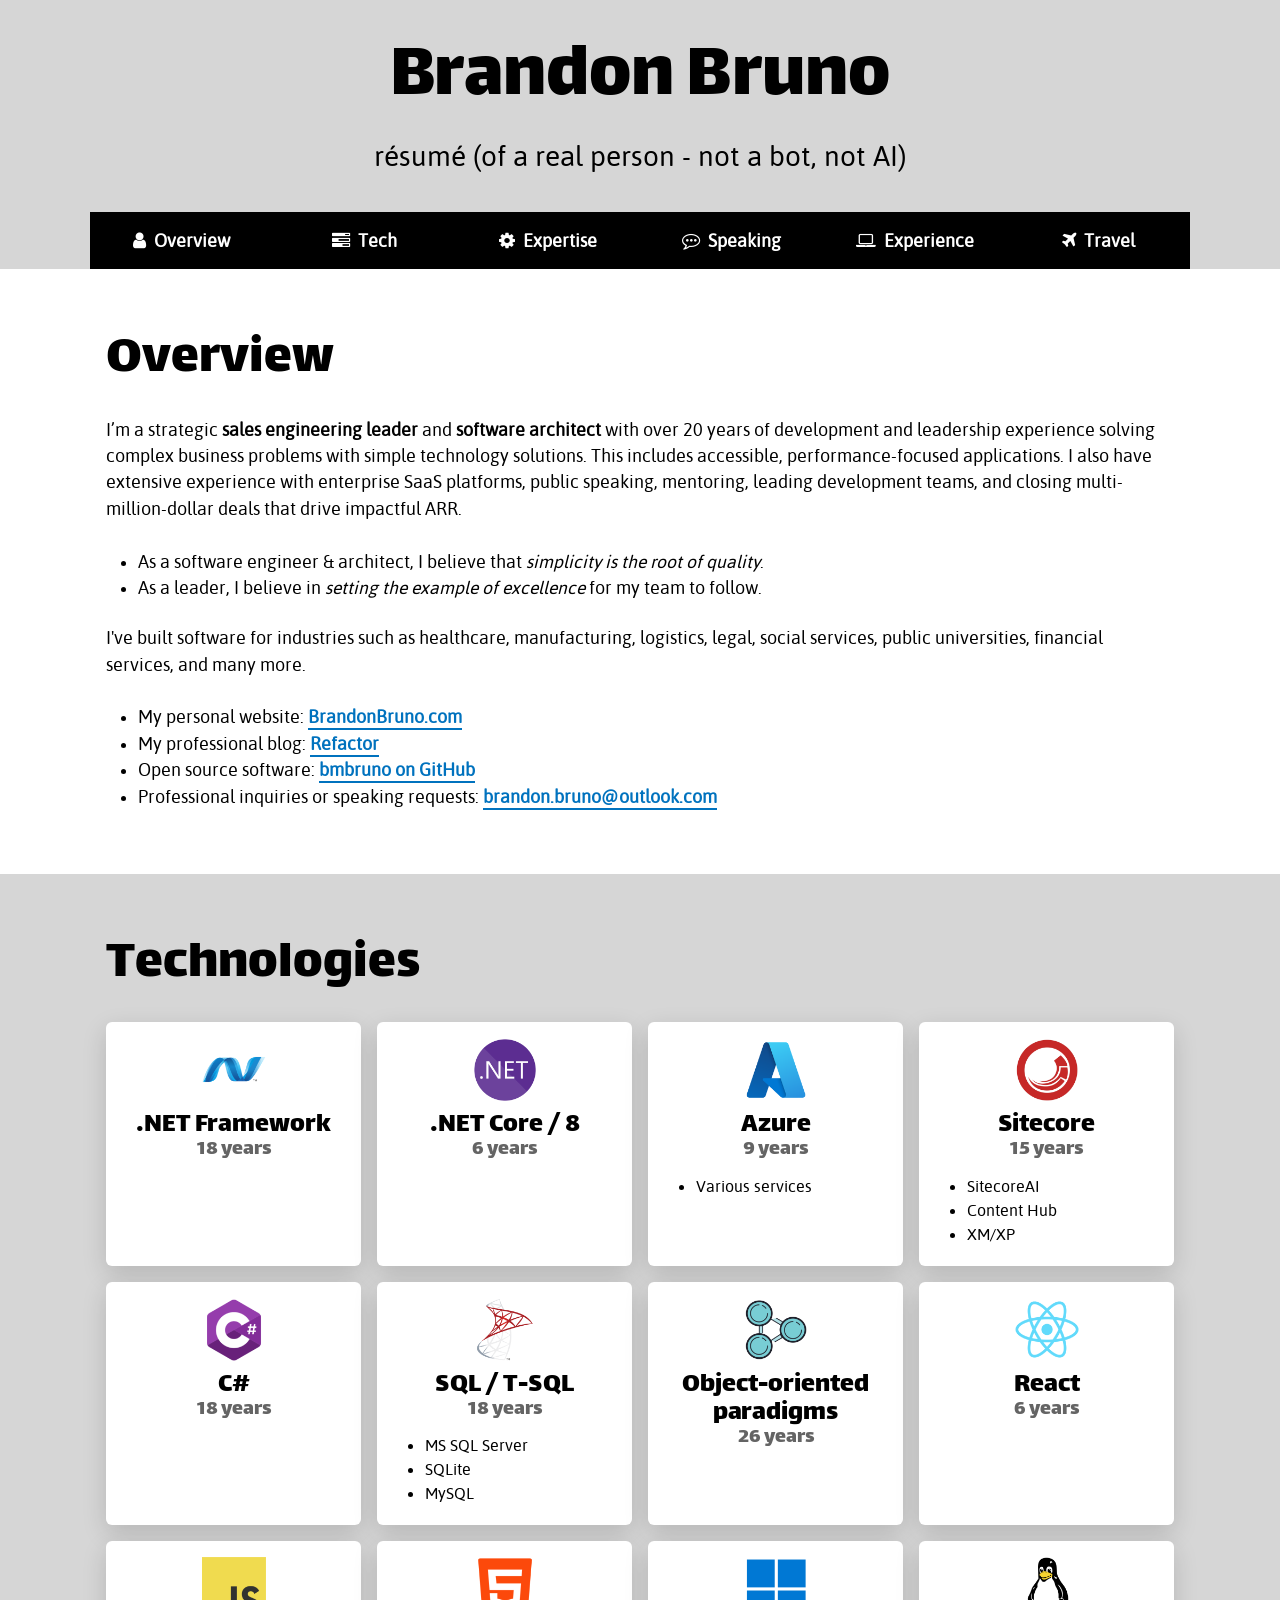
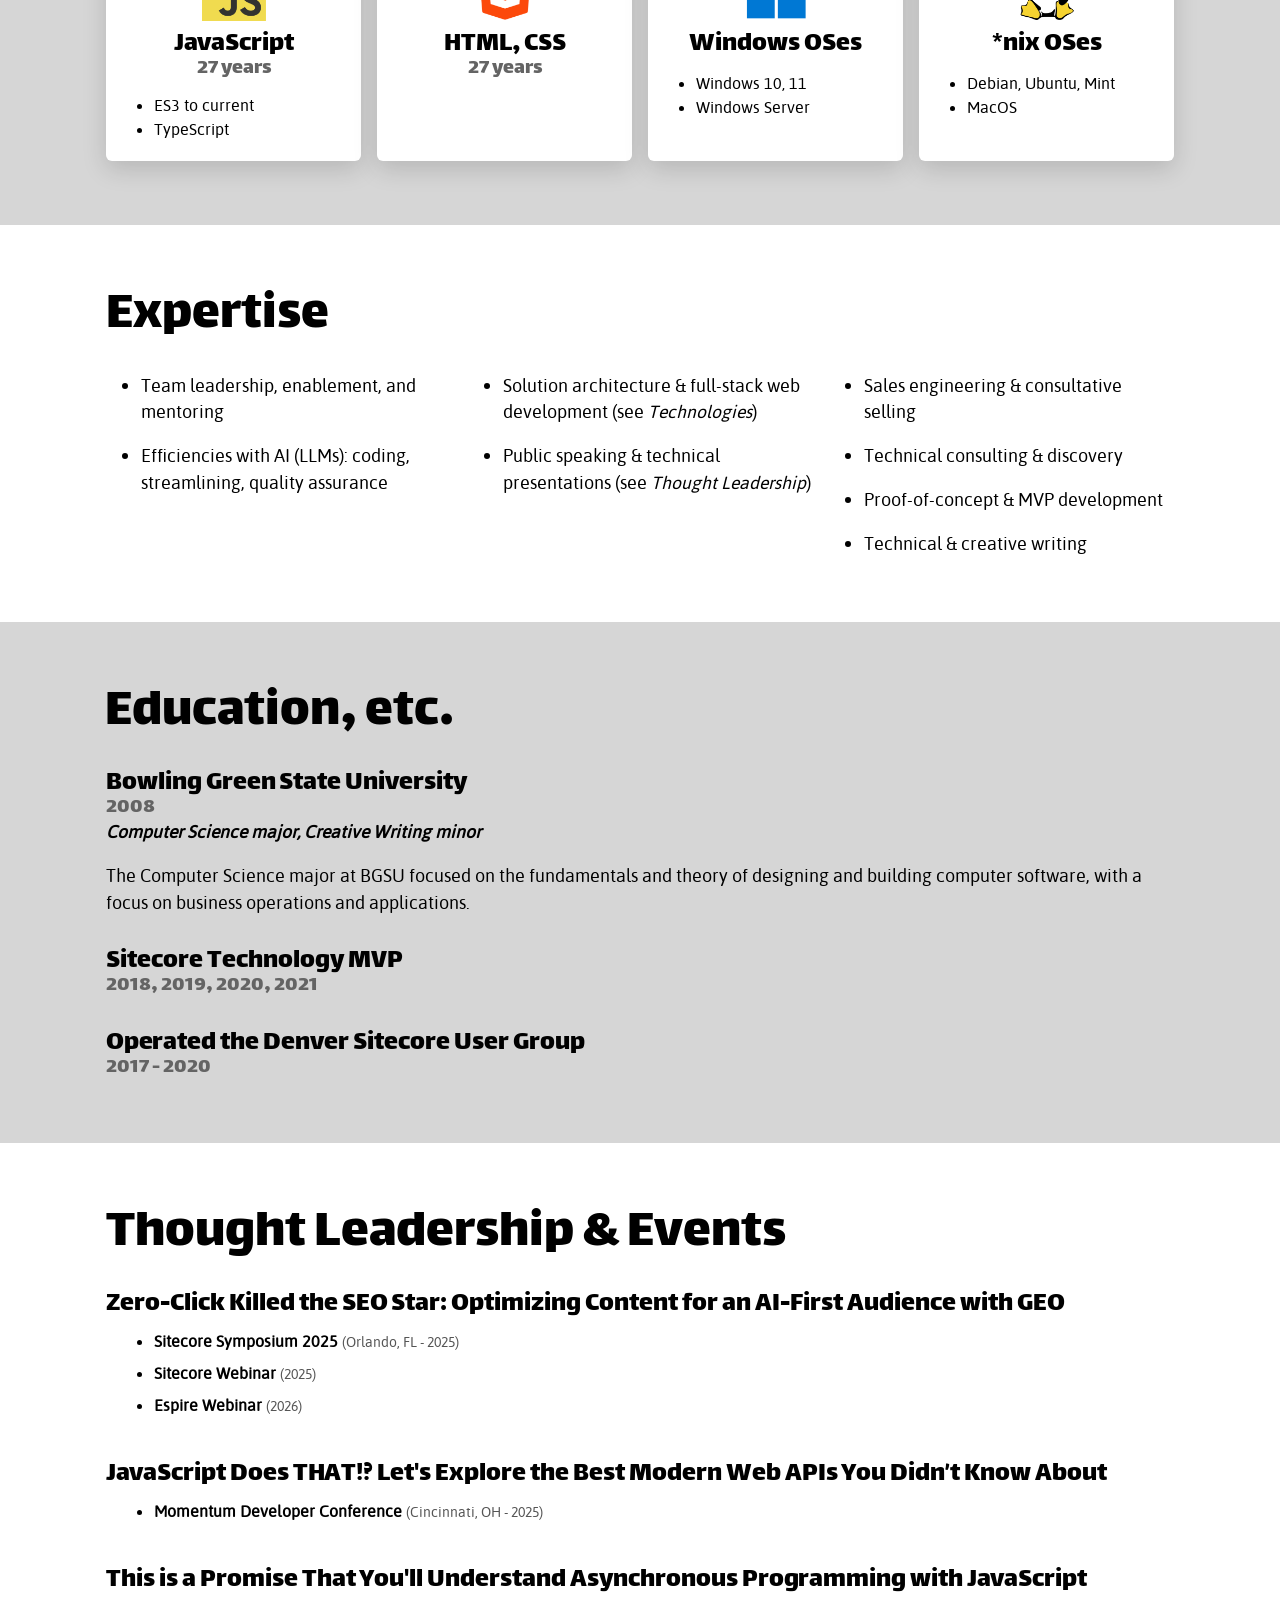
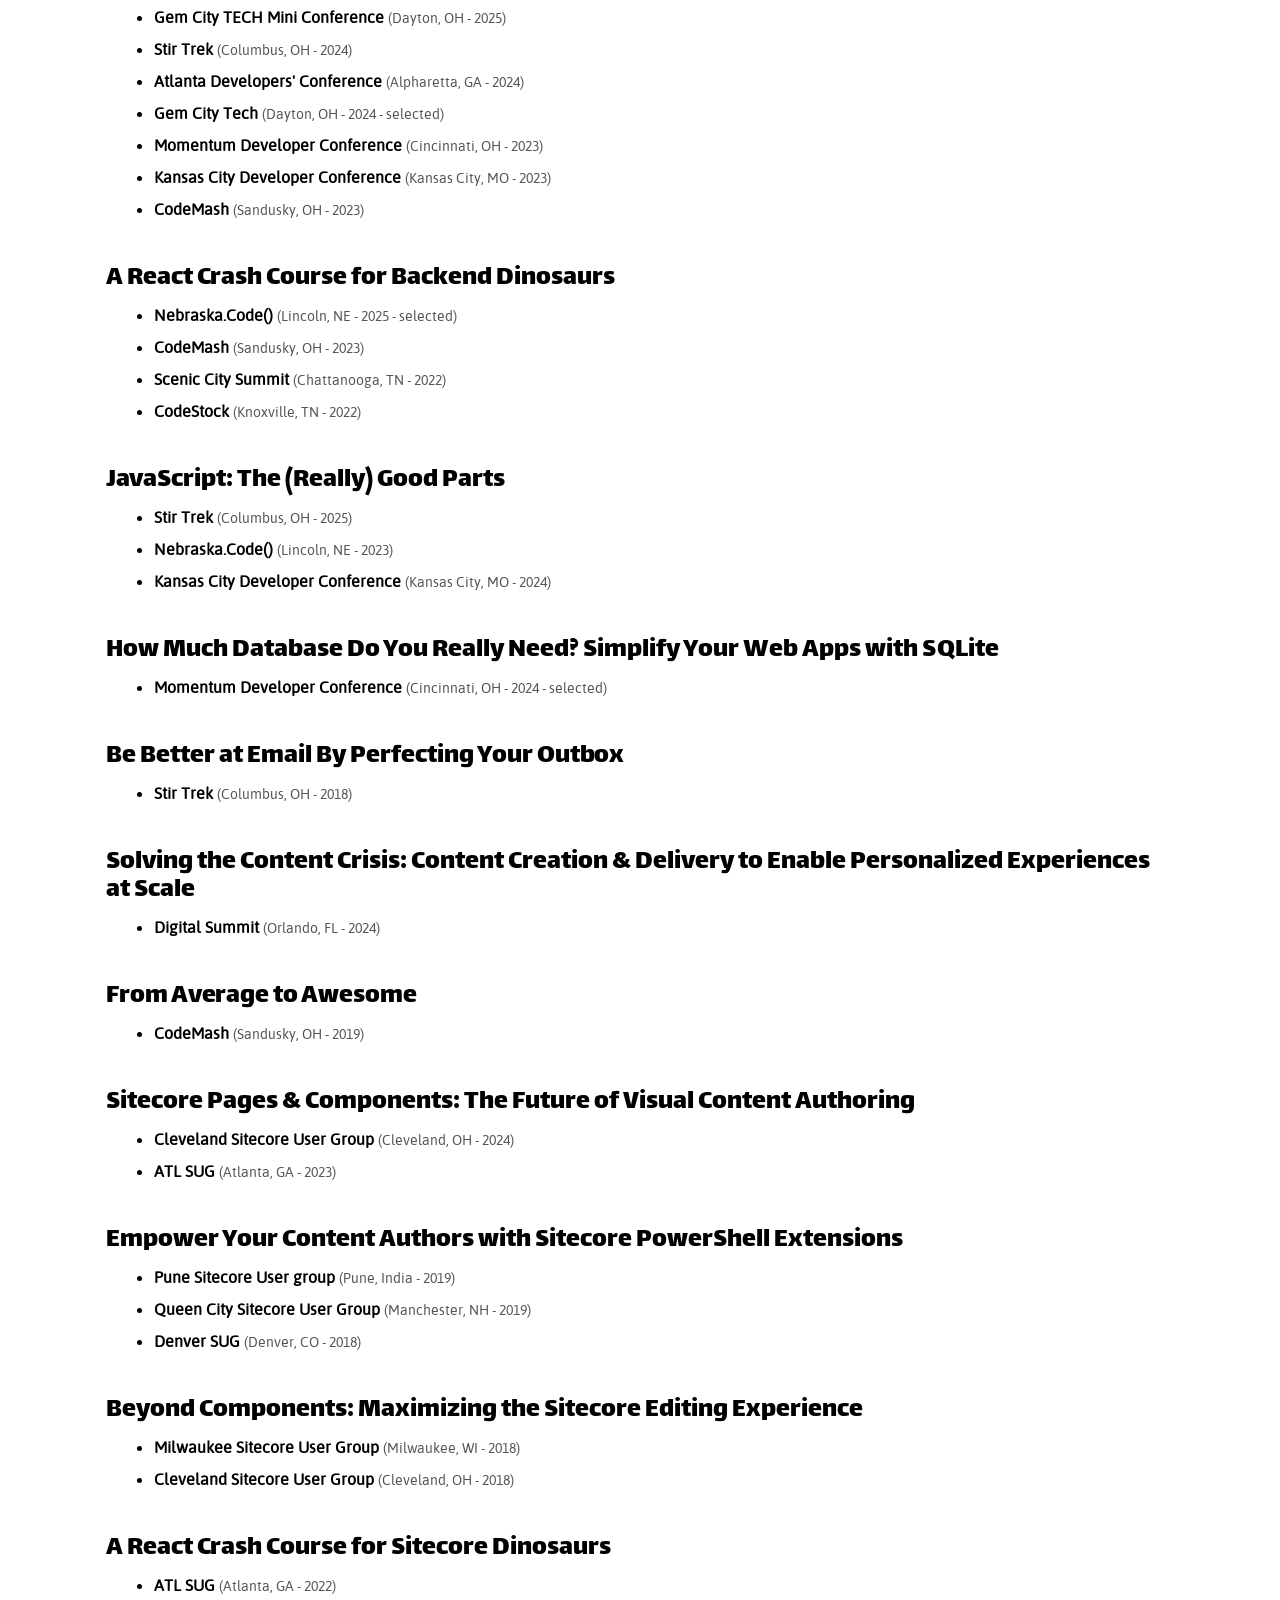
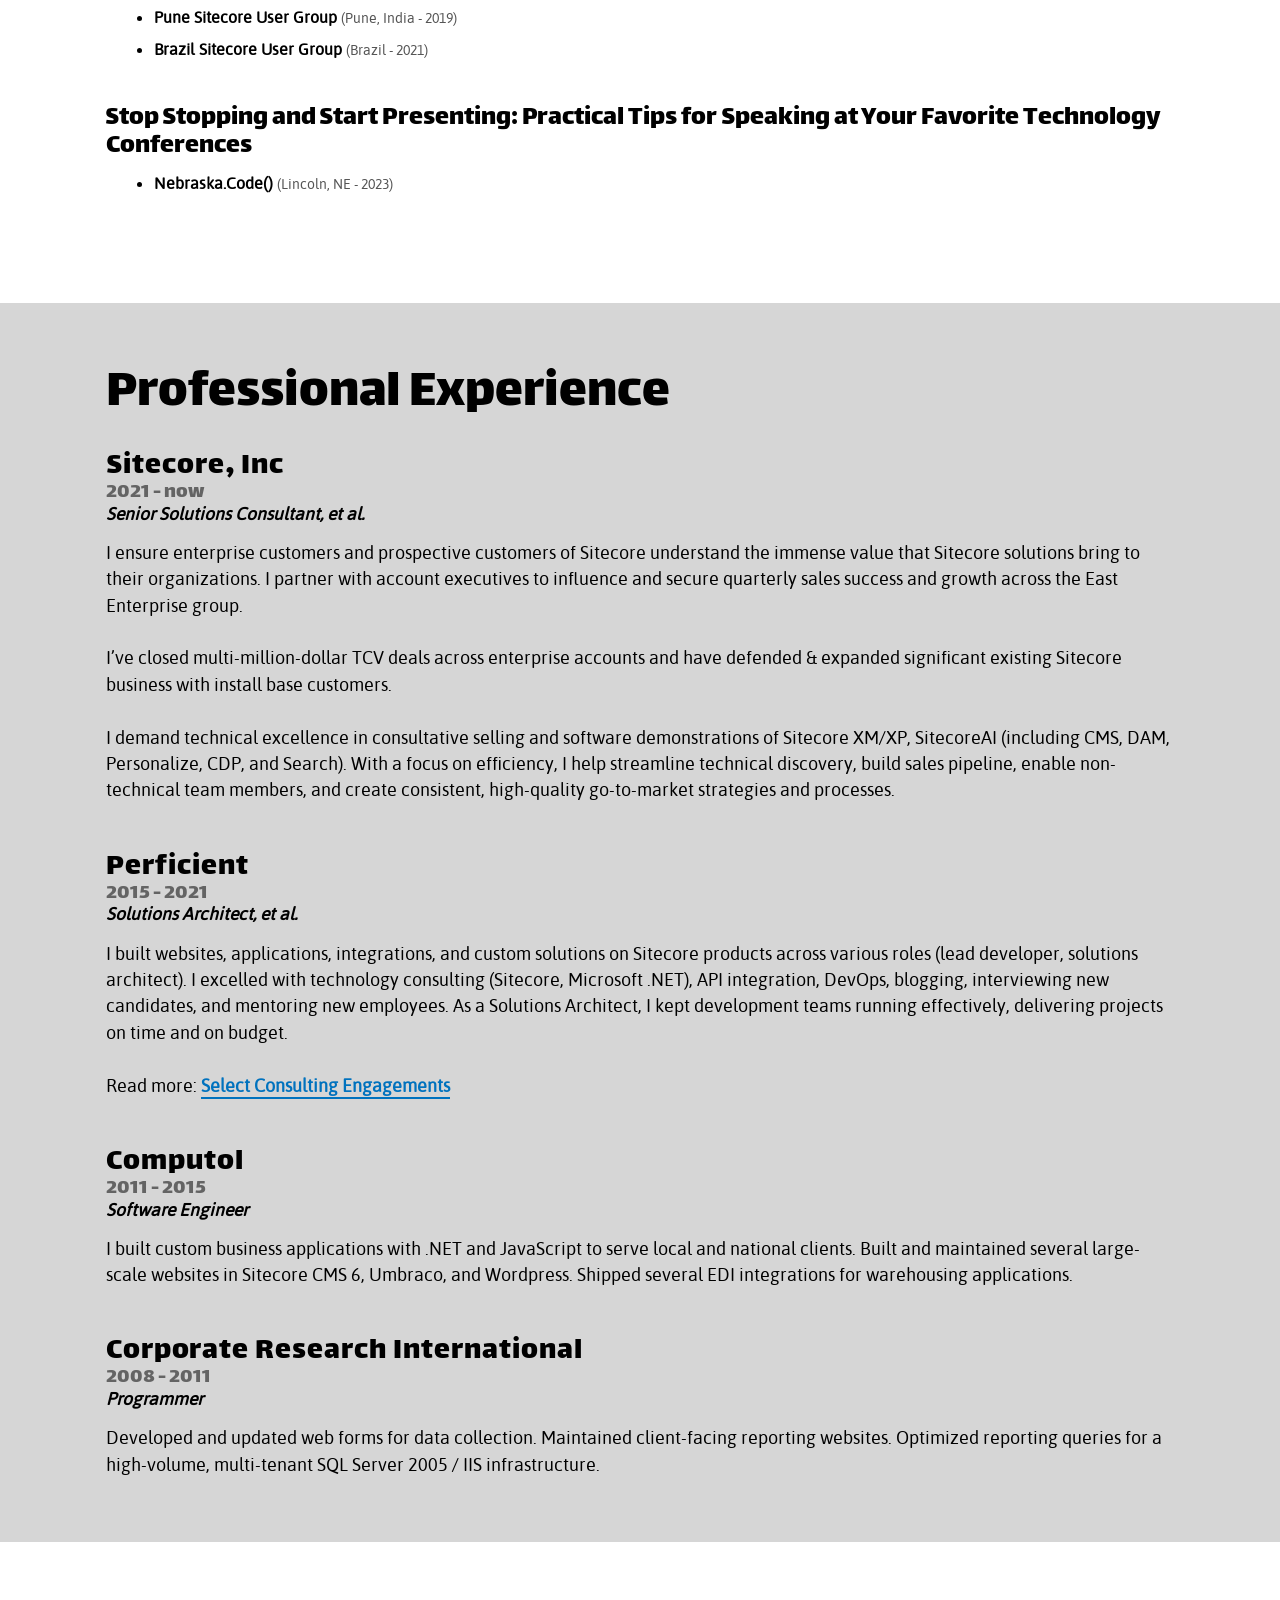
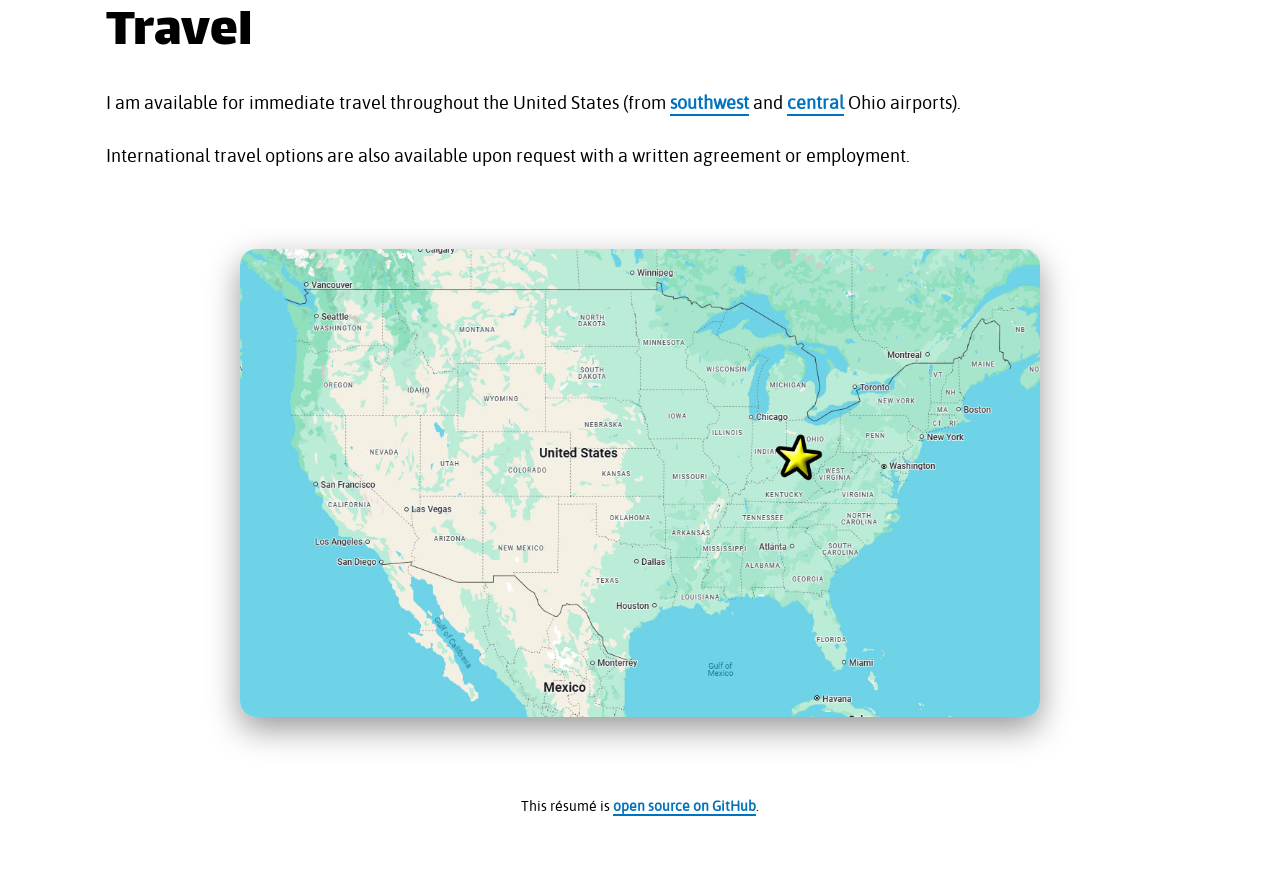
==== index.html @ 8c67fe91 "Simplified version numbers for tech topics." ====
<!DOCTYPE html>

<!--

Getting really curious, aren't you?

Want to talk about my philosophy behind software development?
Find me on LinkedIn: /in/brandonbruno
... or GitHub: /bmbruno
 
-->

<html lang="en">
    <head>

        <meta charset="utf-8" />
        <meta name="viewport" content="width=device-width, initial-scale=1.0">
        <title>Résumé - Brandon Bruno - Software Engineer &amp Solutions Architect</title>
        
		<link rel="stylesheet" href="reset.css" type="text/css" />
		<link rel="stylesheet" href="styles.css?v=20220126" type="text/css" />
		<link rel="stylesheet" href="fonts/fonts.css" type="text/css" />
		<link rel="stylesheet" href="fonts/font-awesome.min.css" type="text/css" />
		
		<meta name="description" content="Professional résumé of Brandon Bruno. Based in Atlanta, GA. Sitecore, .NET, and JavaScript developer.">
    </head>
    <body>

		<header>

			<h1>Brandon Bruno</h1>
			<div class="title-subtext">résumé (of a real person - not a bot, not AI)</div>

			<nav>
				<ul class="grid">
					<li><a href="#overview" data-target="Overview" class="nav-link"><i class="fa fa-user" aria-hidden="true"></i>&nbsp;&nbsp;Overview</a></li>
					<li><a href="#technology" data-target="Technology" class="nav-link"><i class="fa fa-tasks" aria-hidden="true"></i>&nbsp;&nbsp;Tech</a></li>
					<li><a href="#expertise" data-target="Expertise" class="nav-link"><i class="fa fa-cog" aria-hidden="true"></i>&nbsp;&nbsp;Expertise</a></li>
					<li><a href="#speaking" data-target="Speaking" class="nav-link"><i class="fa fa-commenting-o" aria-hidden="true"></i>&nbsp;&nbsp;Speaking</a></li>
					<li><a href="#experience" data-target="Experience" class="nav-link"><i class="fa fa-laptop" aria-hidden="true"></i>&nbsp;&nbsp;Experience</a></li>
					<li><a href="#travel" data-target="Travel" class="nav-link"><i class="fa fa-plane" aria-hidden="true"></i>&nbsp;&nbsp;Travel</a></li>
				</ul>
			</nav>

		</header>

		<section class="overview white-bg">

			<a name="overview" class="scroll-target"></a>

			<div class="content">

				<a name="overview" id="Overview"></a>
				<h2>Overview</h2>

				<p>I’m a strategic <strong>sales engineering leader</strong> and <strong>software architect</strong> with over 20 years of development and leadership experience solving complex business problems with simple technology solutions. This includes accessible, performance-focused applications. I also have extensive experience with enterprise SaaS platforms, public speaking, mentoring, leading development teams, and closing multi-million-dollar deals that drive impactful ARR.</p>
				
				<ul>
					<li><p>As a software engineer &amp; architect, I believe that <em>simplicity is the root of quality</em>.</p></li>
					<li><p>As a leader, I believe in <em>setting the example of excellence</em> for my team to follow.</p></li>
				</ul>
				
				<p style="margin-bottom: 1.5em;">I've built software for industries such as healthcare, manufacturing, logistics, legal, social services, public universities, financial services, and many more.</p>

				<ul style="margin-bottom: 0;">
					<li><p>My personal website: <a href="https://www.brandonbruno.com" target="_blank">BrandonBruno.com</a></p></li>
					<li><p>My professional blog: <a href="https://blog.brandonbruno.com" target="_blank">Refactor</a></p></li>
					<li><p>Open source software: <a href="https://github.com/bmbruno" target="_blank">bmbruno on GitHub</a></p></li>
					<li><p>Professional inquiries or speaking requests: <a href="mailto:brandon.bruno@outlook.com">brandon.bruno@outlook.com</a></p></li>
				</ul>
 
			</div>
			
		</section>

		<section class="technology">

			<div class="content">

				<a name="technology" id="Technology"></a>
				<h2>Technologies</h2>
				<ul class="grid four">
					<li>
						<img src="images/icons/net-framework.png" style="width: 85px" />
						<h3> .NET Framework</h3>
						<div class="years-active sub" data-year="2008">since 2008</div>
					</li>
					<li>
						<img src="images/icons/net5.png" />
						<h3>.NET Core / 8</h3>
						<div class="years-active sub" data-year="2020">since 2020</div>
					</li>
					<li>
						<img src="images/icons/azure.png" />
						<h3>Azure</h3>
						<div class="years-active sub" data-year="2017">since 2017</div>
						<ul class="detail">
							<li>Various services</li>
						</ul>
					</li>
					<li>
						<img src="images/icons/sitecore.png" />
						<h3>Sitecore</h3>
						<div class="years-active sub" data-year="2011">since 2011</div>
						<ul class="detail">
							<li>SitecoreAI</li>
							<li>Content Hub</li>
							<li>XM/XP</li>
						</ul>
					</li>
					<li>
						<img src="images/icons/csharp.png" />
						<h3>C#</h3>
						<div class="years-active sub" data-year="2008">since 2008</div>
					</li>
					<li>
						<img src="images/icons/sql-server.png" />
						<h3>SQL / T-SQL</h3>
						<div class="years-active sub" data-year="2008">since 2008</div>
						<ul class="detail">
							<li>MS SQL Server</li>
							<li>SQLite</li>
							<li>MySQL</li>
						</ul>
					</li>
					<li>
						<img src="images/icons/oop.png" />
						<h3>Object-oriented paradigms</h3> <div class="years-active sub" data-year="2000">since 2000</div>
					</li>
					
					<li>
						<img src="images/icons/react.png" />
						<h3>React</h3> <div class="years-active sub" data-year="2020">since 2020</div>
					</li>
					<li>
						<img src="images/icons/javascript.png" />
						<h3>JavaScript</h3>
						<div class="years-active sub" data-year="1999">since 1999</div>
						<ul class="detail">
							<li>ES3 to current</li>
							<li>TypeScript</li>
						</ul>
					</li>
					<li>
						<img src="images/icons/html.png" />
						<h3>HTML, CSS</h3> <div class="years-active sub" data-year="1999">since 1999</div>
					</li>
					<li>
						<img src="images/icons/windows.png" />
						<h3>Windows OSes</h3>
						<ul class="detail">
							<li>Windows 10, 11</li>
							<li>Windows Server</li>
						</ul>
					</li>
					<li>
						<img src="images/icons/unix.png" />
						<h3>*nix OSes</h3>
						<ul class="detail">
							<li>Debian, Ubuntu, Mint</li>
							<li>MacOS</li>
						</ul>
					</li>
				</ul>

			</div>

		</section>

		<section class="additional-expertise white-bg">

			<div class="content">

				<a name="expertise" id="Expertise"></a>
				<h2>Expertise</h2>
				<ul>
					<li>Team leadership, enablement, and mentoring</li>
					<li>Efficiencies with AI (LLMs): coding, streamlining, quality assurance</li>
					<li>Solution architecture & full-stack web development (see <em>Technologies</em>)</li>
					<li>Public speaking & technical presentations (see <em>Thought Leadership</em>)</li>
					<li>Sales engineering & consultative selling</li>
					<li>Technical consulting & discovery</li>
					<li>Proof-of-concept & MVP development</li>
					<li>Technical & creative writing</li>

				</ul>

			</div>

		</section>
		
		<section class="education">

			<div class="content">

				<a name="education" id="Education"></a>
				<h2>Education, etc.</h2>

				<div class="school">
					<h3>Bowling Green State University</h3>
					<div class="sub">2008</div>
					<p class="title">Computer Science major, Creative Writing minor</p>
					<p class="detail">The Computer Science major at BGSU focused on the fundamentals and theory of designing and building computer software, with a focus on business operations and applications.</p>
				</div>

				<div class="accomplishments">
					<ul>
						<li>
							<h3>Sitecore Technology MVP</h3>
							<div class="sub">2018, 2019, 2020, 2021</div>
						</li>
						<li style="margin-bottom: 0;">
							<h3>Operated the Denver Sitecore User Group</h3>
							<div class="sub">2017 - 2020</div>
						</li>
					</ul>
				</div>

			</div>

		</section>

		<section class="white-bg speaking">

			<div class="content">

				<a name="speaking" id="Speaking"></a>
				<h2>Thought Leadership &amp; Events</h2>
 
				<div>
					<h3>Zero-Click Killed the SEO Star: Optimizing Content for an AI-First Audience with GEO</h3>
					<ul>
						<li>Sitecore Symposium 2025 <span class="sub-location">(Orlando, FL - 2025)</span></li>
						<li>Sitecore Webinar <span class="sub-location">(2025)</span></li>
						<li>Espire Webinar <span class="sub-location">(2026)</span></li>
					</ul>
				</div>

				<div>
					<h3>JavaScript Does THAT!? Let's Explore the Best Modern Web APIs You Didn’t Know About</h3>
					<ul>
						<li>Momentum Developer Conference <span class="sub-location">(Cincinnati, OH - 2025)</span></li>
					</ul>
				</div>

				<div>
					<h3>This is a Promise That You'll Understand Asynchronous Programming with JavaScript</h3>
					<ul>
						<li>Gem City TECH Mini Conference <span class="sub-location">(Dayton, OH - 2025)</span></li>
						<li>Stir Trek <span class="sub-location">(Columbus, OH - 2024)</span></li>
						<li>Atlanta Developers' Conference <span class="sub-location">(Alpharetta, GA - 2024)</span></li>
						<li>Gem City Tech <span class="sub-location">(Dayton, OH - 2024 - selected)</span></li>
						<li>Momentum Developer Conference <span class="sub-location">(Cincinnati, OH - 2023)</span></li>
						<li>Kansas City Developer Conference <span class="sub-location">(Kansas City, MO - 2023)</span></li>
						<li>CodeMash <span class="sub-location">(Sandusky, OH - 2023)</span></li>
					</ul>
				</div>

				<div>
					<h3>A React Crash Course for Backend Dinosaurs</h3>
					<ul>
						<li>Nebraska.Code() <span class="sub-location">(Lincoln, NE - 2025 - selected)</span></li>
						<li>CodeMash <span class="sub-location">(Sandusky, OH - 2023)</span></li>
						<li>Scenic City Summit <span class="sub-location">(Chattanooga, TN - 2022)</span></li>
						<li>CodeStock <span class="sub-location">(Knoxville, TN - 2022)</span></li>
					</ul>
				</div>

				<div>
					<h3>JavaScript: The (Really) Good Parts</h3>
					<ul>
						<li>Stir Trek <span class="sub-location">(Columbus, OH - 2025)</span></li>
						<li>Nebraska.Code() <span class="sub-location">(Lincoln, NE - 2023)</span></li>
						<li>Kansas City Developer Conference <span class="sub-location">(Kansas City, MO - 2024)</span></li>
					</ul>
				</div>

				<div>
					<h3>How Much Database Do You Really Need? Simplify Your Web Apps with SQLite</h3>
					<ul>
						<li>Momentum Developer Conference <span class="sub-location">(Cincinnati, OH - 2024 - selected)</span></li>
					</ul>
				</div>

				<div>
					<h3>Be Better at Email By Perfecting Your Outbox</h3>
					<ul>
						<li>Stir Trek <span class="sub-location">(Columbus, OH - 2018)</span></li>
					</ul>
				</div>

				<div>
					<h3>Solving the Content Crisis: Content Creation &amp; Delivery to Enable Personalized Experiences at Scale</h3>
					<ul>
						<li>Digital Summit <span class="sub-location">(Orlando, FL - 2024)</span></li>
					</ul>
				</div>

				<div>
					<h3>From Average to Awesome</h3>
					<ul>
						<li>CodeMash <span class="sub-location">(Sandusky, OH - 2019)</span></li>
					</ul>
				</div>

				<div>
					<h3>Sitecore Pages &amp; Components: The Future of Visual Content Authoring</h3>
					<ul>
						<li>Cleveland Sitecore User Group <span class="sub-location">(Cleveland, OH - 2024)</span></li>
						<li>ATL SUG <span class="sub-location">(Atlanta, GA - 2023)</span></li>
					</ul>
				</div>

				<div>
					<h3>Empower Your Content Authors with Sitecore PowerShell Extensions</h3>
					<ul>
						<li>Pune Sitecore User group <span class="sub-location">(Pune, India - 2019)</span></li>
						<li>Queen City Sitecore User Group <span class="sub-location">(Manchester, NH - 2019)</span></li>
						<li>Denver SUG <span class="sub-location">(Denver, CO - 2018)</span></li>
					</ul>
				</div>

				<div>
					<h3>Beyond Components: Maximizing the Sitecore Editing Experience</h3>
					<ul>
						<li>Milwaukee Sitecore User Group <span class="sub-location">(Milwaukee, WI - 2018)</span></li>
						<li>Cleveland Sitecore User Group <span class="sub-location">(Cleveland, OH - 2018)</span></li>
					</ul>
				</div>

				<div>
					<h3>A React Crash Course for Sitecore Dinosaurs</h3>
					<ul>

						<li>ATL SUG <span class="sub-location">(Atlanta, GA - 2022)</span></li>
						<li>Pune Sitecore User Group <span class="sub-location">(Pune, India - 2019)</span></li>
						<li>Brazil Sitecore User Group <span class="sub-location">(Brazil - 2021)</span></li>
					</ul>
				</div>

				<div>
					<h3>Stop Stopping and Start Presenting: Practical Tips for Speaking at Your Favorite Technology Conferences</h3>
					<ul>
						<li>Nebraska.Code() <span class="sub-location">(Lincoln, NE - 2023)</span></li>
					</ul>
				</div>

			</div>

		</section>

		<section class="experience">

			<div class="content">
			
				<a name="experience" id="Experience"></a>
				<h2>Professional Experience</h2>

				<ul>

					<li>
						<h3>Sitecore, Inc</h3>
						<div class="years-worked sub">2021 - now</div>
						<div class="title">Senior Solutions Consultant, et al.</div>
						<p>I ensure enterprise customers and prospective customers of Sitecore understand the immense value that Sitecore solutions bring to their organizations. I partner with account executives to influence and secure quarterly sales success and growth across the East Enterprise group.</p>
						<p>I’ve closed multi-million-dollar TCV deals across enterprise accounts and have defended & expanded significant existing Sitecore business with install base customers.
						<p>I demand technical excellence in consultative selling and software demonstrations of Sitecore XM/XP, SitecoreAI (including CMS, DAM, Personalize, CDP, and Search). With a focus on efficiency, I help streamline technical discovery, build sales pipeline, enable non-technical team members, and create consistent, high-quality go-to-market strategies and processes.</p>
					</li>

					<li>
						<h3>Perficient</h3>
						<div class="years-worked sub">2015 - 2021</div>
						<div class="title">Solutions Architect, et al.</div>
						<p>I built websites, applications, integrations, and custom solutions on Sitecore products across various roles (lead developer, solutions architect). I excelled with technology consulting (Sitecore, Microsoft .NET), API integration, DevOps, blogging, interviewing new candidates, and mentoring new employees. As a Solutions Architect, I kept development teams running effectively, delivering projects on time and on budget.</p>
						<p>Read more: <a href="consulting-engagements.html">Select Consulting Engagements</a></p>
					</li>

					<!-- TODO: add semi-detailed list of projects here (4-5 major projects)-->

					<li>
						<h3>Computol</h3>
						<div class="years-worked sub">2011 - 2015</div>
						<div class="title">Software Engineer</div>
						<p>I built custom business applications with .NET and JavaScript to serve local and national clients. Built and maintained several large-scale websites in Sitecore CMS 6, Umbraco, and Wordpress. Shipped several EDI integrations for warehousing applications.</p>
					</li>

					<li style="margin-bottom: 0;">
						<h3>Corporate Research International</h3>
						<div class="years-worked sub">2008 - 2011</div>
						<div class="title">Programmer</div>
						<p>Developed and updated web forms for data collection. Maintained client-facing reporting websites. Optimized reporting queries for a high-volume, multi-tenant SQL Server 2005 / IIS infrastructure.</p>
					</li>

				</ul>
			
			</div>

		</section>

		<section class="travel white-bg">

			<div class="content">

				<a name="travel" id="Travel"></a>
				<h2>Travel</h2>
				<p>I am available for immediate travel throughout the United States (from <a href="https://www.cvgairport.com/" target="_blank">southwest</a> and <a href="https://flycolumbus.com/" target="_blank">central</a> Ohio airports</a>).</p>
				<p>International travel options are also available upon request with a written agreement or employment.</p>

				<div class="image-container">
					<img src="images/travel.jpg" alt="Map of the United States with a large yellow star over Cincinnati, OH." />
				</div>

				<div class="github-link">This résumé is <a href="https://github.com/bmbruno/resume-brandonbruno" target="_blank">open source on GitHub</a>.</div>

			</div>
		</section>

		<script src="default.js" type="text/javascript"></script>

    </body>
</html>
---- styles.css ----
/* BASE */

body { background-color: #d6d6d6; font-family: 'Asap', 'Arial', sans-serif; font-size: 16px; min-width: 350px; }
img { max-width: 100%; }
em { font-style: italic; }
strong { font-weight: bold; }
a { transition: all 0.15s ease-in-out; text-decoration: none; font-weight: bold; color: #0072be; border-bottom: solid 2px #0072be; }
a:visited { color: #0072be; }
a:hover { color: #00b7ff; border-bottom: solid 2px #00b7ff; }

section { margin: 0 0 0 0; padding: 3em 0; }

h1, h2, h3, h4, h5, h6 { font-family: 'Laleza', sans-serif; margin-bottom: 0.5em; }
h1 { font-size: 3.5em; }
h2 { font-size: 3em; }
h3 { font-size: 1.75em; margin-bottom: 0; }
h4 { font-size: 1.25em; margin-bottom: 0; }

.content { margin: 0 auto; margin: 1em; }
nav { max-width: 1100px; margin: 0 auto; }
nav ul { grid-template-columns: 1fr 1fr; }
nav ul li a { display: block; background-color: #000; color: #FFF; padding: 1em; font-weight: bold; border: none; }
nav ul li a:visited { color: #FFF; }
nav ul li a:hover { background: linear-gradient(180deg, rgba(30,199,223,1) 0%, rgba(0,112,200,1) 100%); color: #FFF; border: 0; text-shadow: 2px 2px 0 #000; }

p { line-height: 1.5em; margin-bottom: 1.5em; font-size: 1.1em; }
p:last-of-type { margin-bottom: 0; }

.white-bg { background-color: #FFF; }

.sub { font-size: 1.35em; font-family: 'Laleza', sans-serif; color: #646464; }
.title { font-style: italic; font-weight: bold; margin-bottom: 1em; font-size: 1.1em;  }

ul.detail { margin: 1em 0 0 0; }
ul.detail li { margin: 0 0 0.5em 2em; list-style-type: disc; }

/* GRIDS */

.grid {
    margin: 0 auto;
    display: grid;
    grid-template-rows: 1fr; 
}
.grid.one { grid-template-columns: 1fr; }
.grid.two { grid-template-columns: 1fr; }
.grid.three { grid-template-columns: 1fr; }
.grid.four { grid-template-columns: 1fr; }
.grid.five { grid-template-columns: 1fr; }

/* SECTIONS */

header h1 { text-align: center; padding-top: 0.5em; margin: 0; }
header .title-subtext { text-align: center; font-size: 1.25em; padding: 0.8em 0 1.5em 0; }

.overview ul { margin-bottom: 1.5em; }
.overview ul li { margin-left: 2rem; list-style-type: disc; }

.technology ul li { margin-bottom: 2em; }
.technology ul.detail li { margin-bottom: 0.5em; text-align: left; }
.technology ul li img { display: none; }

.technology .grid { gap: 1em; }
.technology .grid > li { background-color: #FFF; margin: 0; padding: 1em; border-radius: 6px; box-shadow: 0 8px 24px rgba(0, 0, 0, 0.15); }
.technology .grid > li:hover { box-shadow: 0 8px 24px rgba(0, 0, 0, 0.50); }

.additional-expertise ul li { margin: 0 0 1em 2em; list-style-type: disc; font-size: 1.1em; line-height: 1.5em; }

.education ul li { margin-bottom: 2em; }
.education .school { margin-bottom: 2em; }

.speaking h4 { font-family: 'Asap', 'Arial', sans-serif; font-size: 1.1em; font-weight: bold; font-style: italic; line-height: 1.5em; }
.speaking h3 { margin-bottom:0.5em; }
.speaking .sub { margin-bottom: 0.5em; }
.speaking ul { margin-left: 2em; margin-bottom: 3em; }
.speaking ul li { margin: 0 0 1em 1em; list-style-type: disc; font-weight: bold; }
.speaking ul.detail li { margin-bottom: 0.5em; }
.speaking .sub-location { color: #555555; font-weight: normal; font-size: 0.85em; display: block; margin-top: 0.5em; }

.experience ul li { margin-bottom: 2em; }
.experience ul li:last-of-type { margin-bottom: 0; }
.experience h3 { letter-spacing: 1px; }

.travel .image-container { text-align: center; margin: 5em auto; max-width: 800px; }
.travel img { border-radius: 8px; }

.github-link { text-align: center; font-size: 0.85em; }
.github-link a { text-decoration: none; }

/* Larger screen sizes */

@media screen and (min-width: 30em)
{
    nav ul { grid-template-columns: 1fr 1fr 1fr; }

    .grid.four { grid-template-columns: 1fr 1fr; }

    .technology .grid { gap: 1em; }
    .technology .grid > li { background-color: #FFF; margin: 0; padding: 1em; border-radius: 6px; box-shadow: 0 8px 24px rgba(0, 0, 0, 0.15); }
    .technology .grid > li:hover { box-shadow: 0 8px 24px rgba(0, 0, 0, 0.50); }
    .technology ul li { text-align: center; }
    .technology ul li img { max-width: 64px; margin-bottom: 8px; display: inline-block; }

    .technology ul { columns: inherit; }
    .technology ul li:hover { transition: transform .3s; transform: scale(1.1); background: radial-gradient(circle,rgba(255, 255, 255, 1) 25%, rgba(165, 189, 209, 1) 100%); }
    .technology ul.detail li:hover { background: none; }
    .technology ul.detail li { transition: none; transform: none; }

    .travel img { border-radius: 16px; box-shadow: 0 12px 32px rgb(153, 153, 153); }
}

@media screen and (min-width: 40em)
{
    nav ul li { text-align: center; }

    .content { margin: 1em; }

    h1 { font-size: 4em; }
    h2 { font-size: 3.5em; }
    h3 { font-size: 1.75em; margin-bottom: 0; }
    h4 { font-size: 1.25em; margin-bottom: 0; }

    .grid.two { grid-template-columns: 1fr 1fr; gap: 2em; }
    .grid.four { grid-template-columns: 1fr 1fr 1fr; }

    .additional-expertise ul { columns: 2; }

    .speaking .sub-location { display: inline; margin-top: 0; }

    .experience ul li { margin-bottom: 3em; }
    .experience h3 { font-size: 2em; }
}

@media screen and (min-width: 60em)
{
    h1 { font-size: 5em; }

    nav ul { grid-template-columns: 1fr 1fr 1fr 1fr 1fr 1fr; }
    
    .content { margin: 0 auto; padding: 1em; max-width: 1100px; }
    .grid.four { grid-template-columns: 1fr 1fr 1fr 1fr; }

    header .title-subtext { font-size: 1.75em; }

    .additional-expertise ul { columns: 3; }
}

@media screen and (min-width: 80em)
{
    nav ul li a { font-size: 1.15em; }
}
---- fonts/fonts.css ----
/*! Generated by Fontspring (https://www.fontspring.com) on June 3, 2022 
* 
* Fully installable fonts can be purchased at https://www.fontspring.com
*
* The fonts included in this stylesheet are subject to the End User License you purchased
* from Fontspring. The fonts are protected under domestic and international trademark and 
* copyright law. You are prohibited from modifying, reverse engineering, duplicating, or
* distributing this font software.
*
* (c) 2010-2022 Fontspring
*
*/

@font-face {
    font-family: 'RifficBold';
    src: url('riffic-bold-webfont.woff2') format('woff2'),
         url('riffic-bold-webfont.woff') format('woff');
    font-weight: normal;
    font-style: normal;
}

@font-face {
    font-family: 'Laleza';
    src: url('Lalezar-Regular-webfont.woff') format('woff');
    font-weight: normal;
    font-style: normal;
}

@font-face {
    font-family: 'Asap';
    src: url('asap2-webfont.woff2') format('woff2'),
         url('asap2-webfont.woff') format('woff');
    font-weight: normal;
    font-style: normal;
}
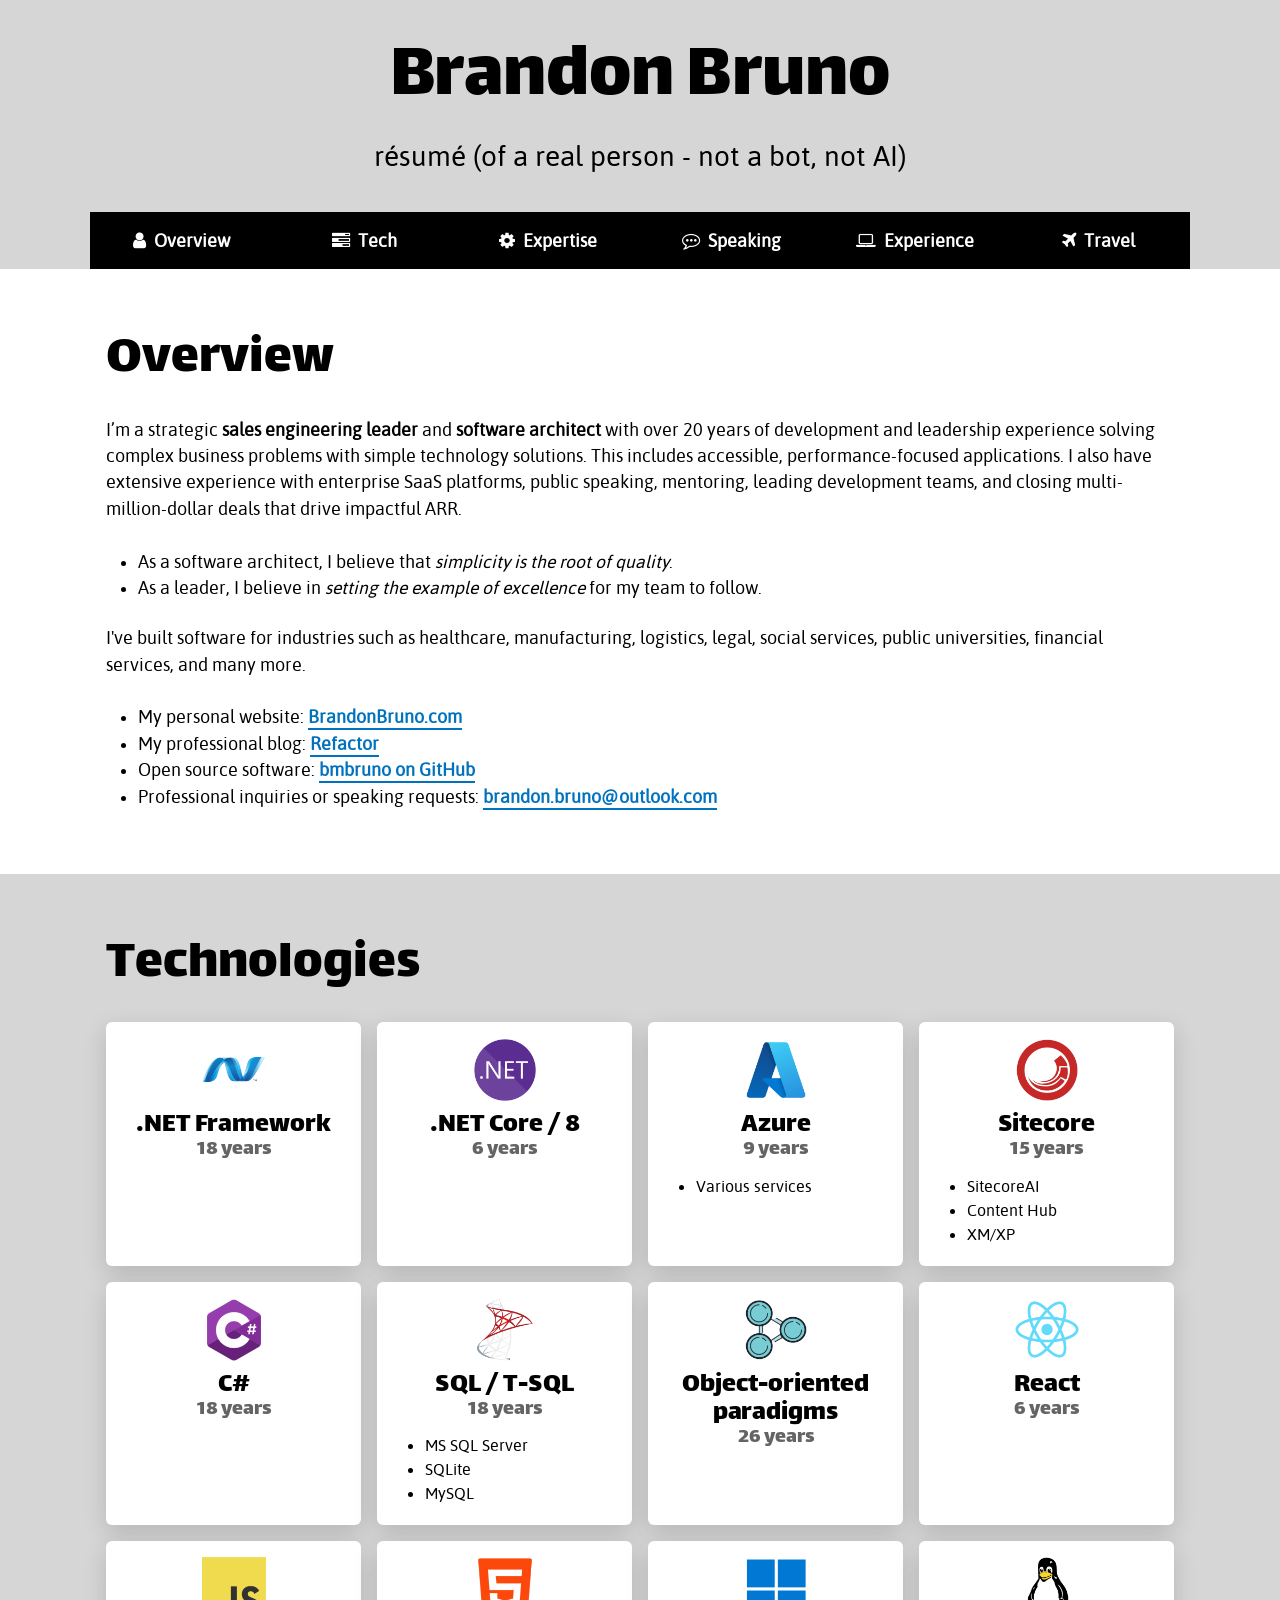
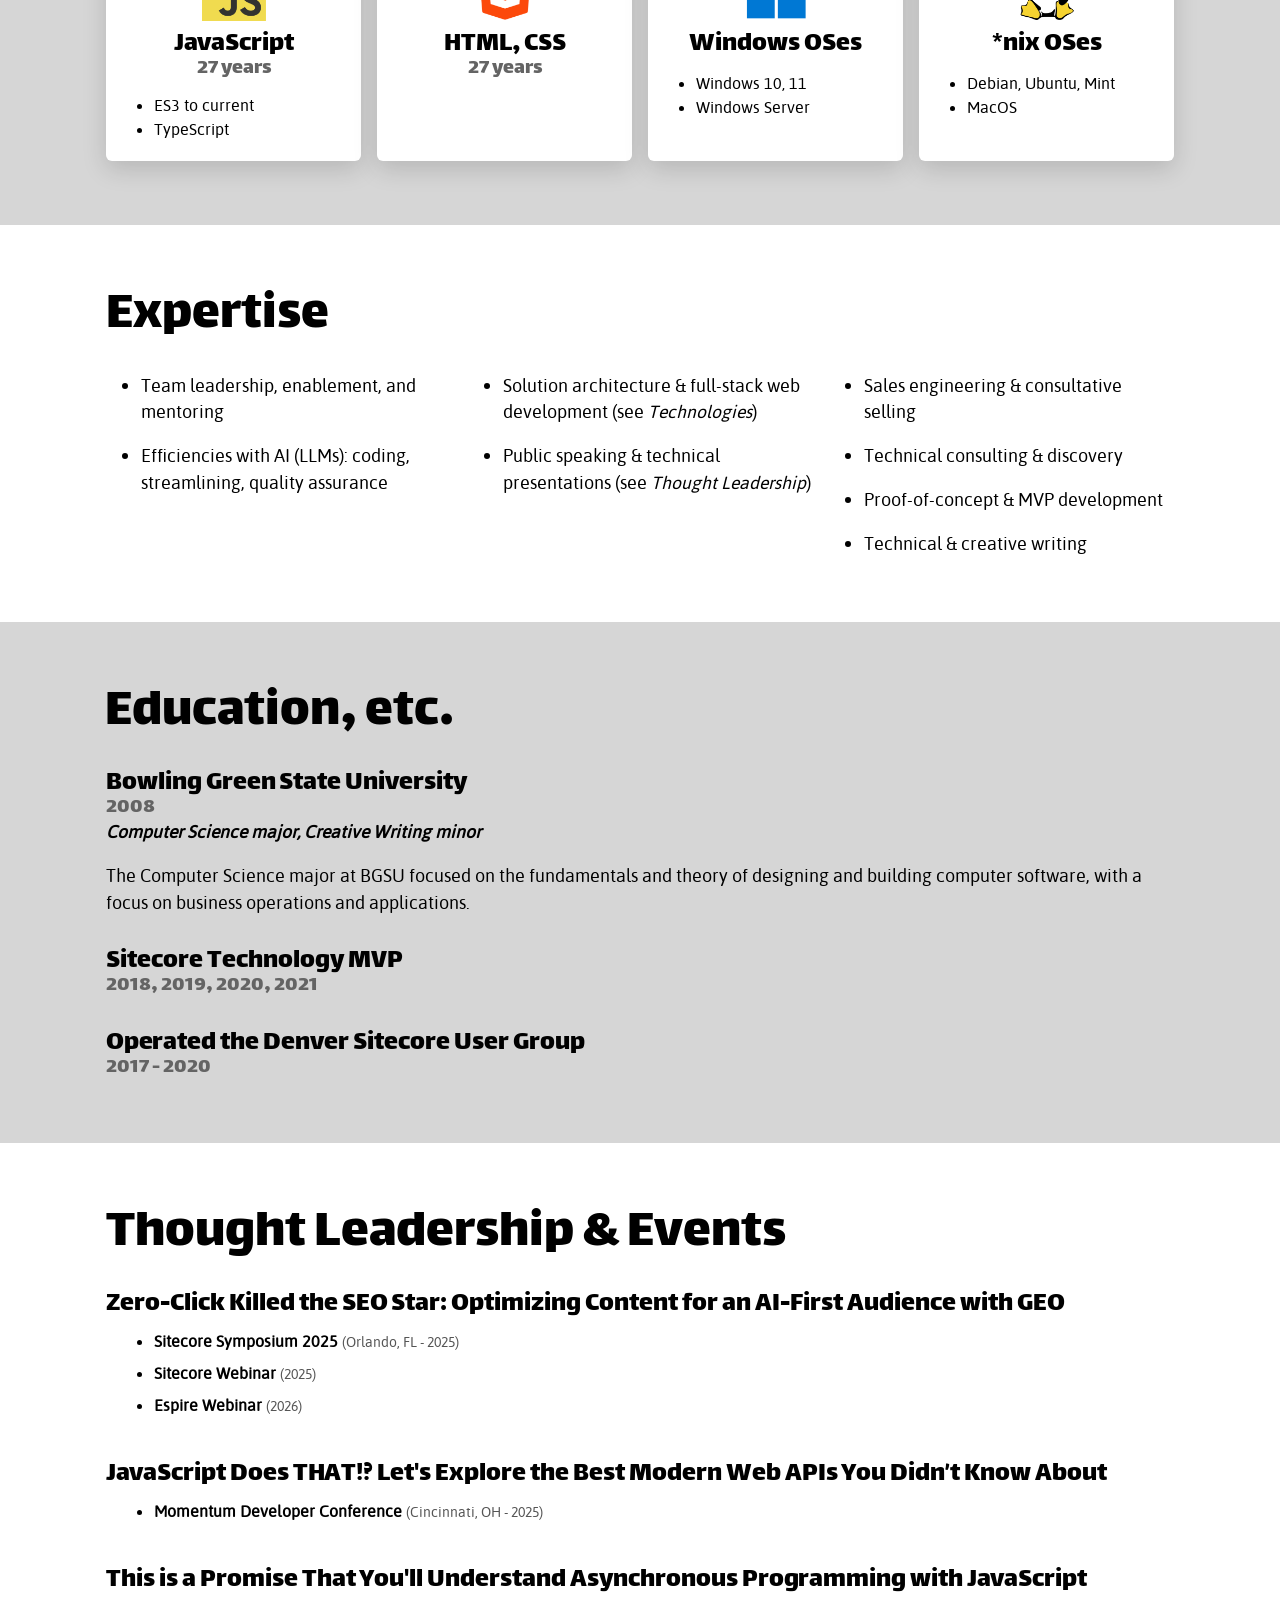
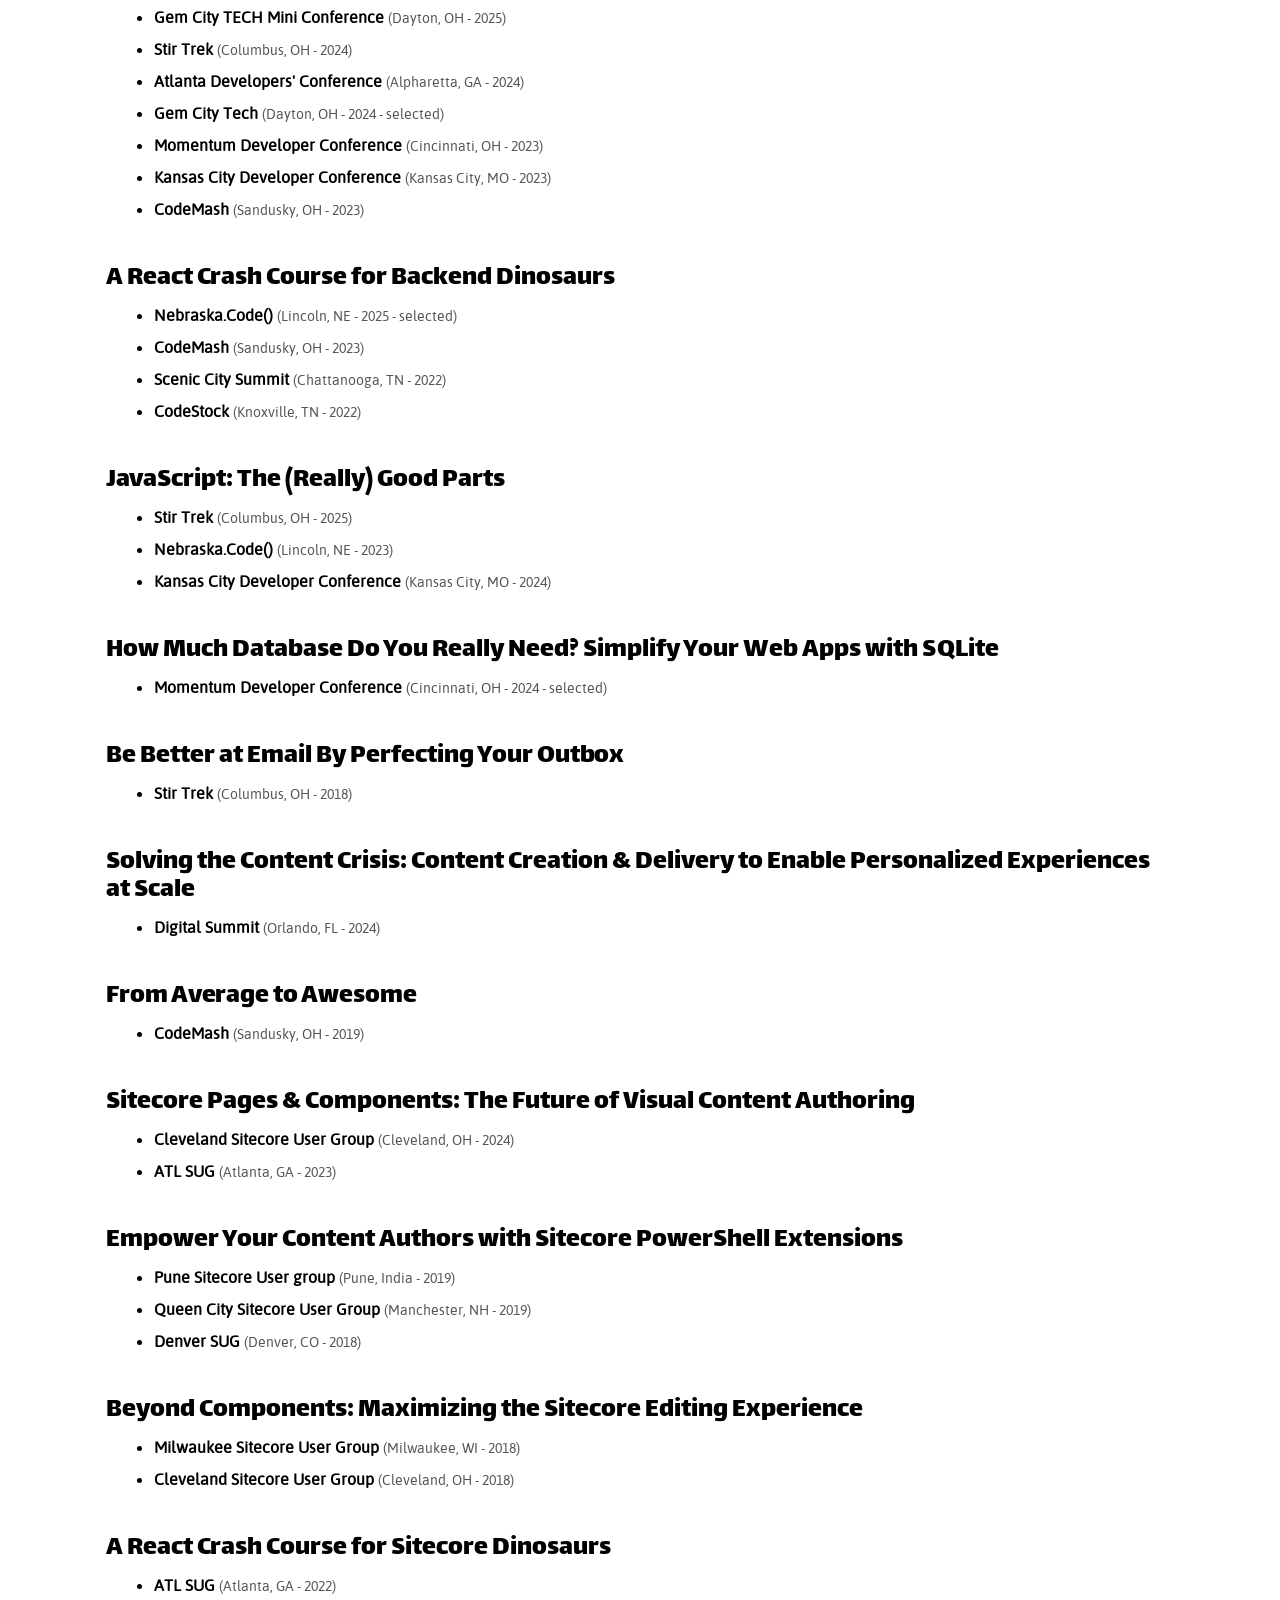
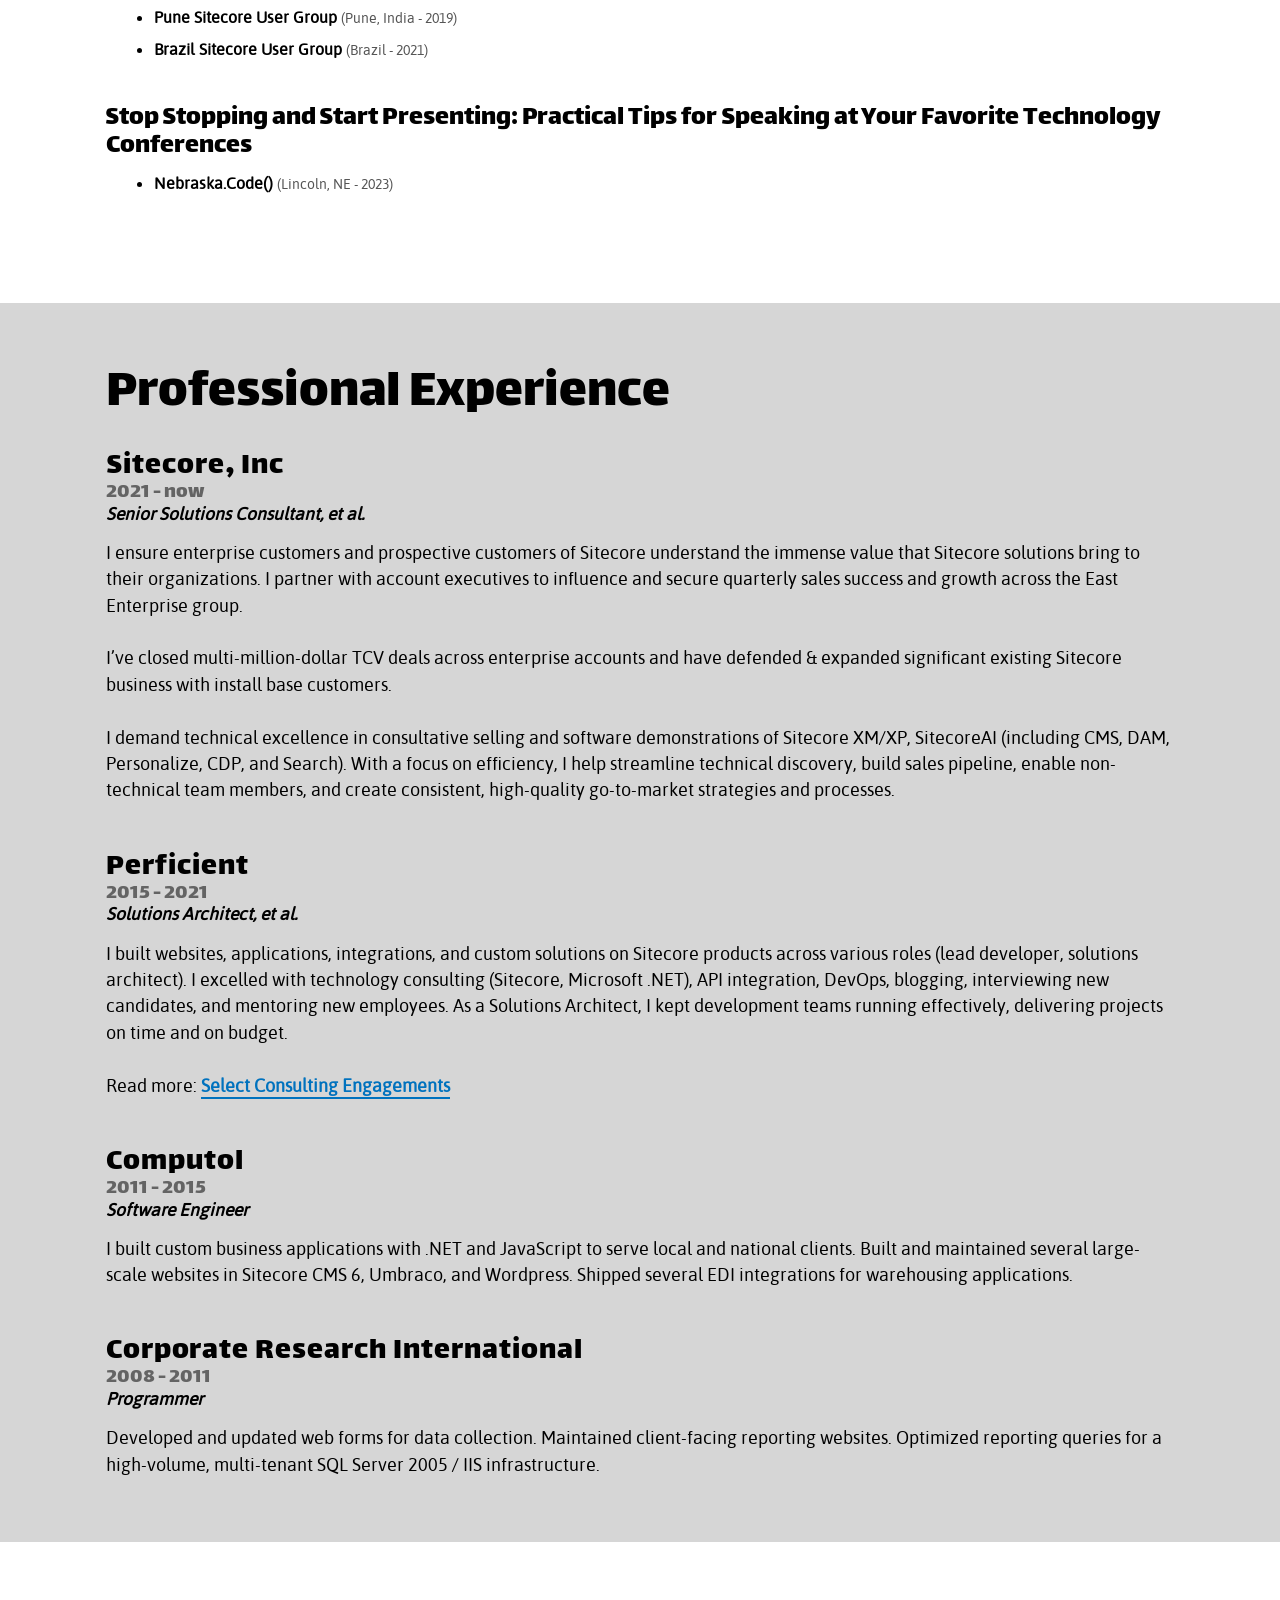
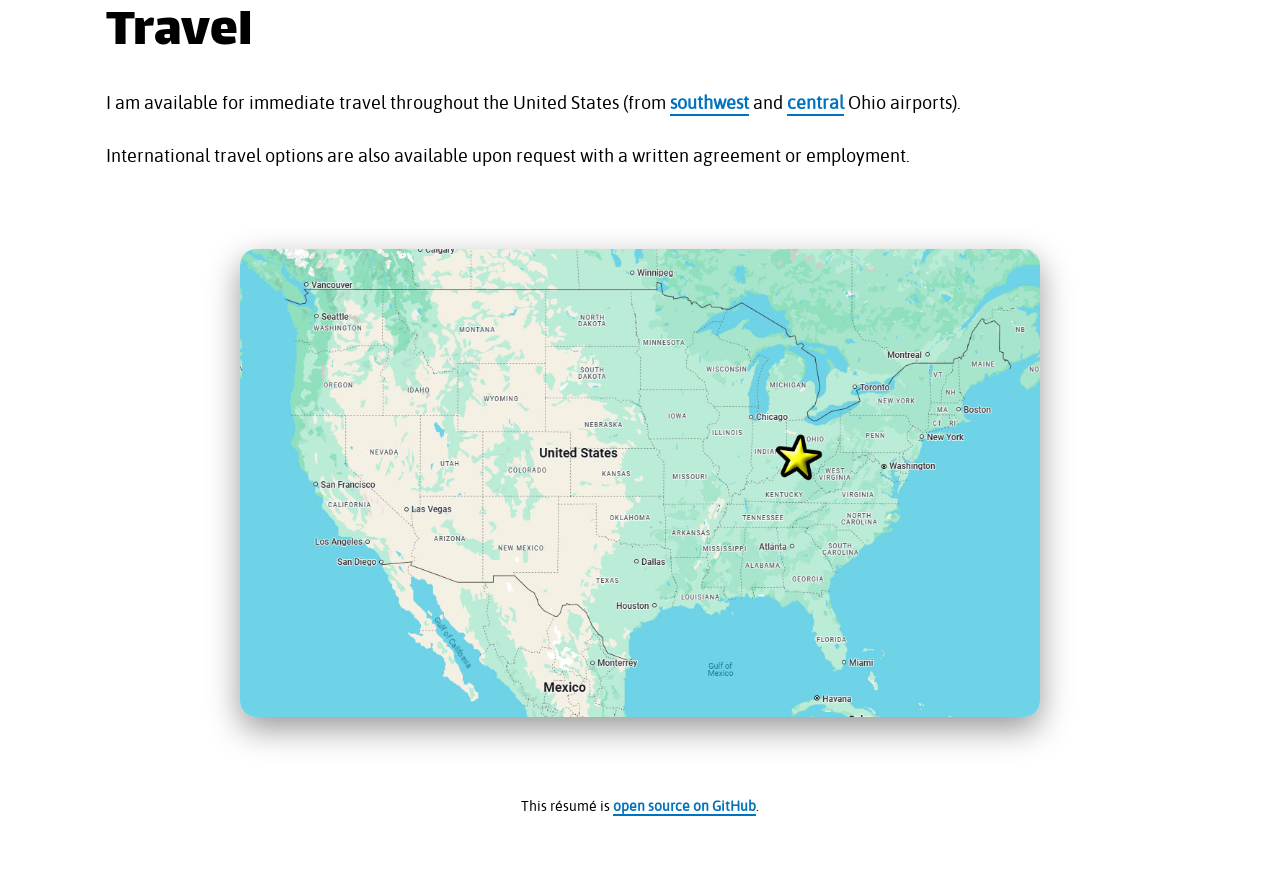
==== commit 274edf1a: "Removed 'engineer' from Overview section." ====
--- a/index.html
+++ b/index.html
@@ -56,7 +56,7 @@
 				<p>I’m a strategic <strong>sales engineering leader</strong> and <strong>software architect</strong> with over 20 years of development and leadership experience solving complex business problems with simple technology solutions. This includes accessible, performance-focused applications. I also have extensive experience with enterprise SaaS platforms, public speaking, mentoring, leading development teams, and closing multi-million-dollar deals that drive impactful ARR.</p>
 				
 				<ul>
-					<li><p>As a software engineer &amp; architect, I believe that <em>simplicity is the root of quality</em>.</p></li>
+					<li><p>As a software architect, I believe that <em>simplicity is the root of quality</em>.</p></li>
 					<li><p>As a leader, I believe in <em>setting the example of excellence</em> for my team to follow.</p></li>
 				</ul>
 				
@@ -418,4 +418,4 @@
 		<script src="default.js" type="text/javascript"></script>
 
     </body>
-</html>+</html>
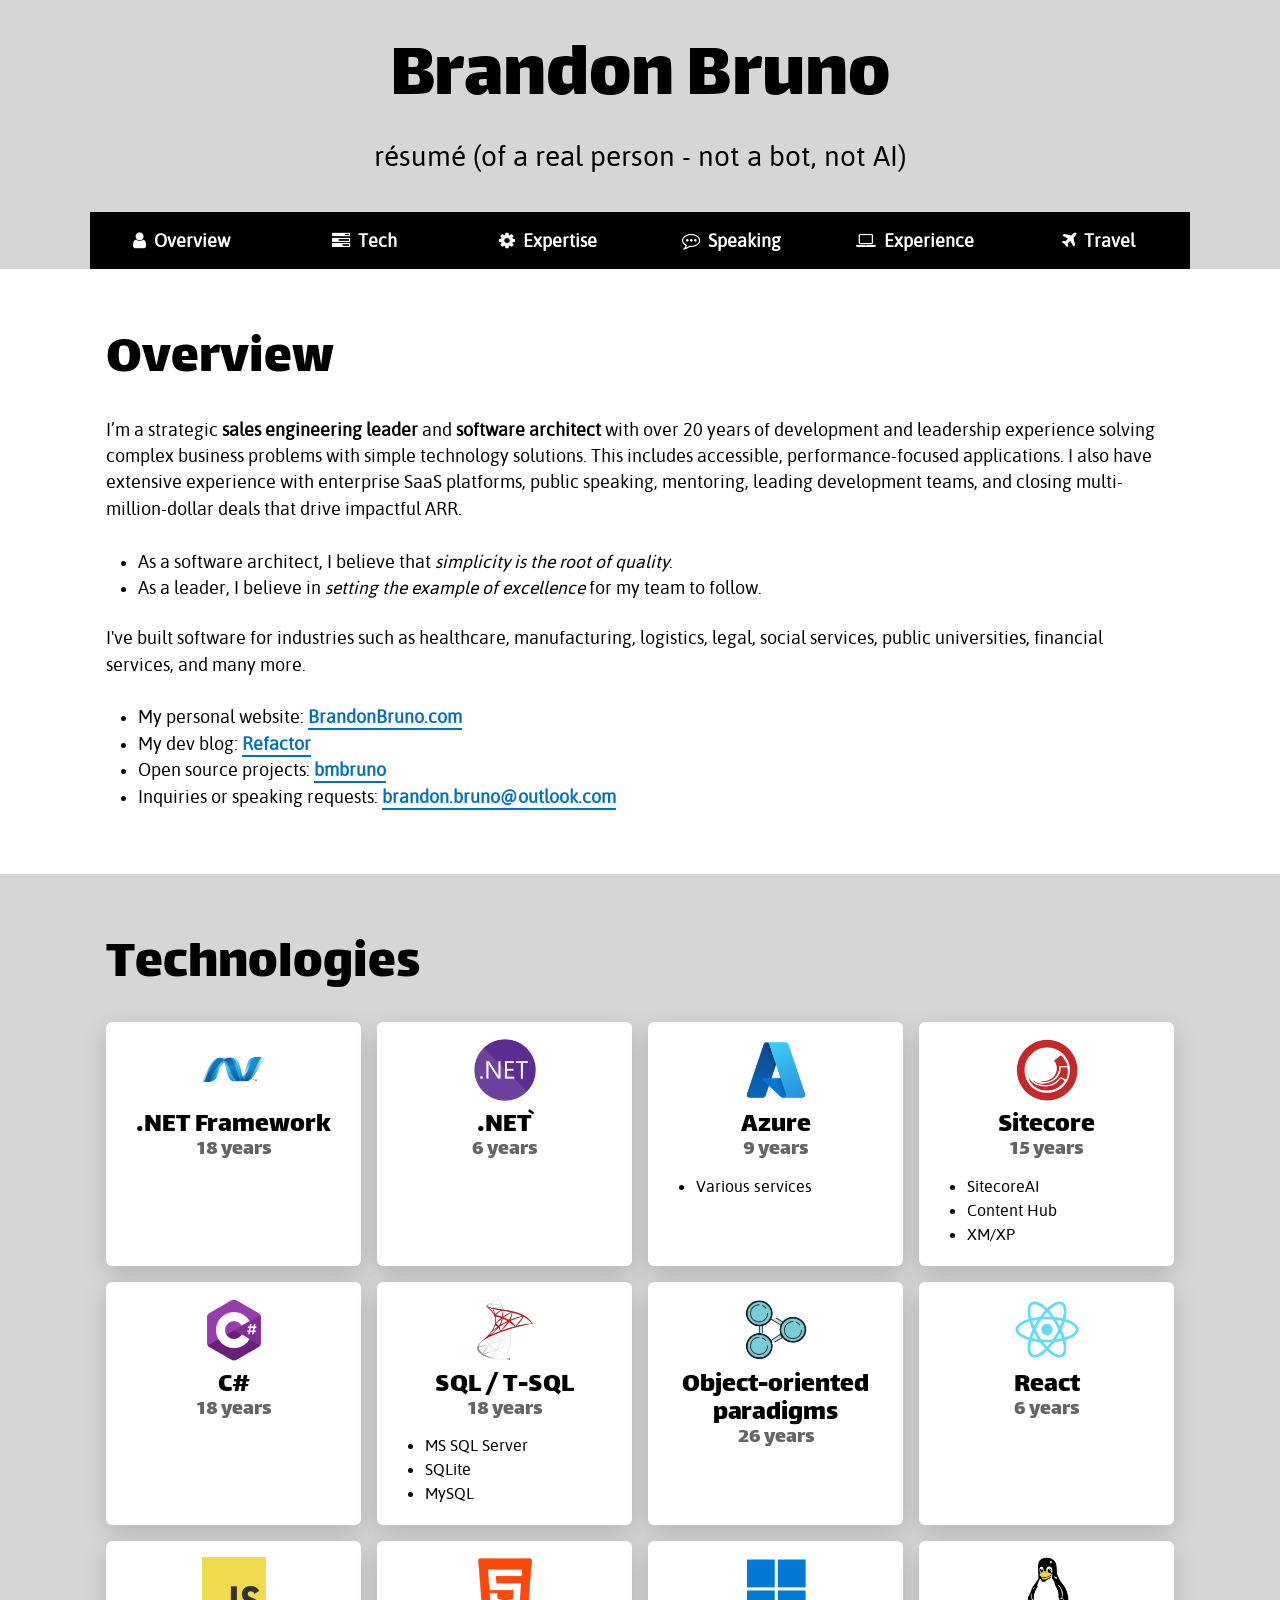
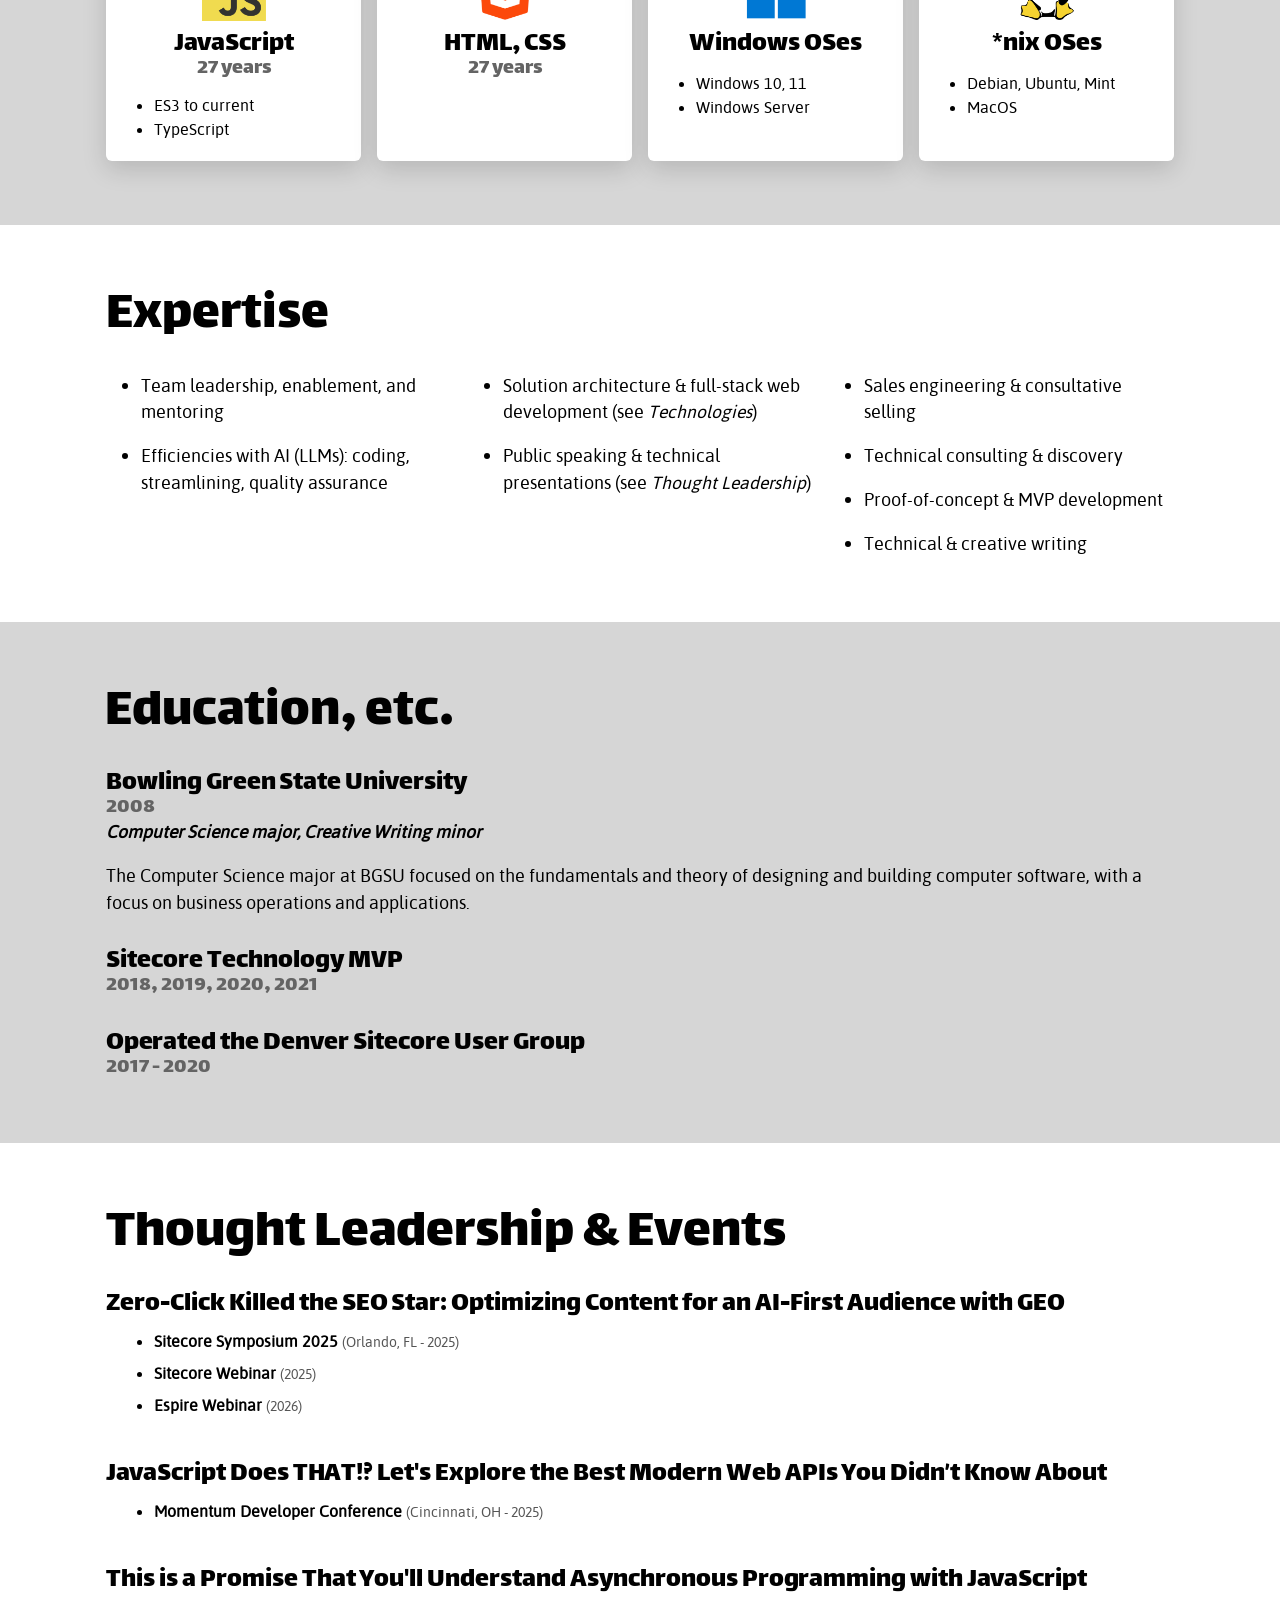
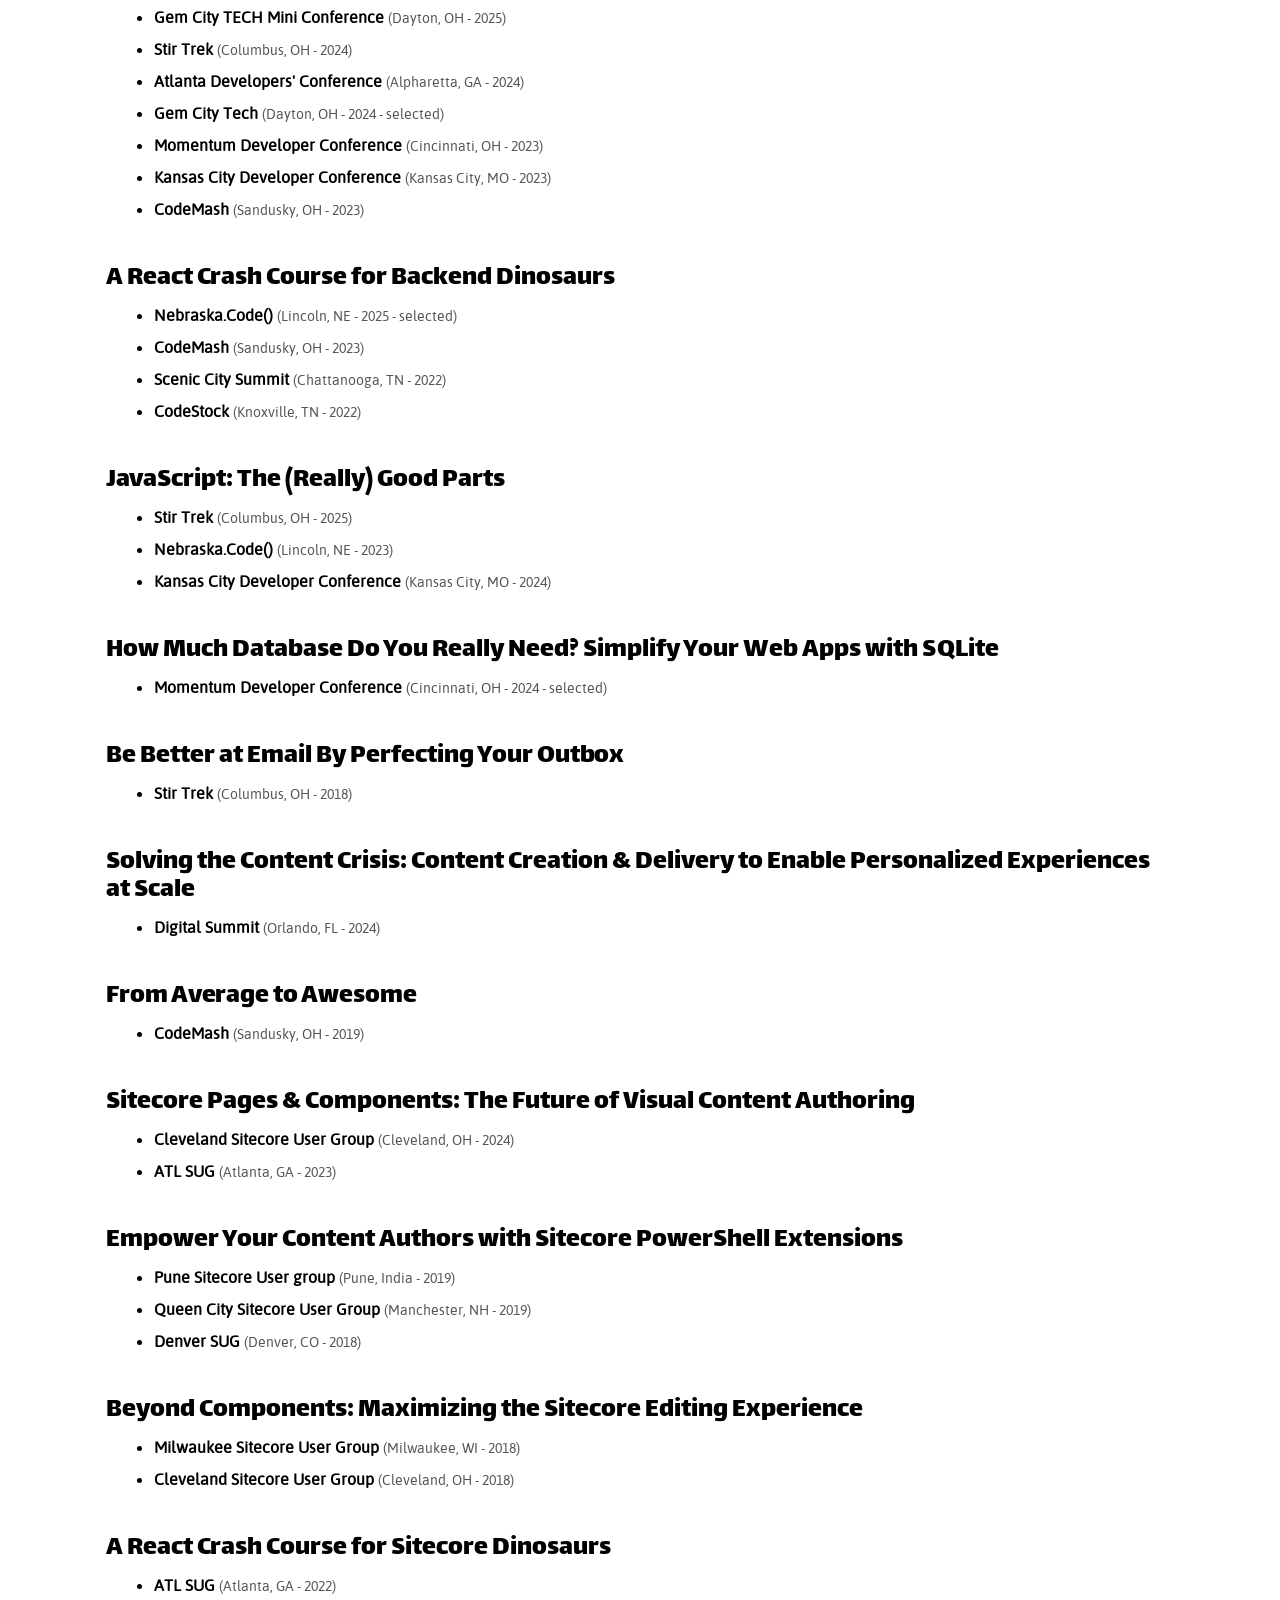
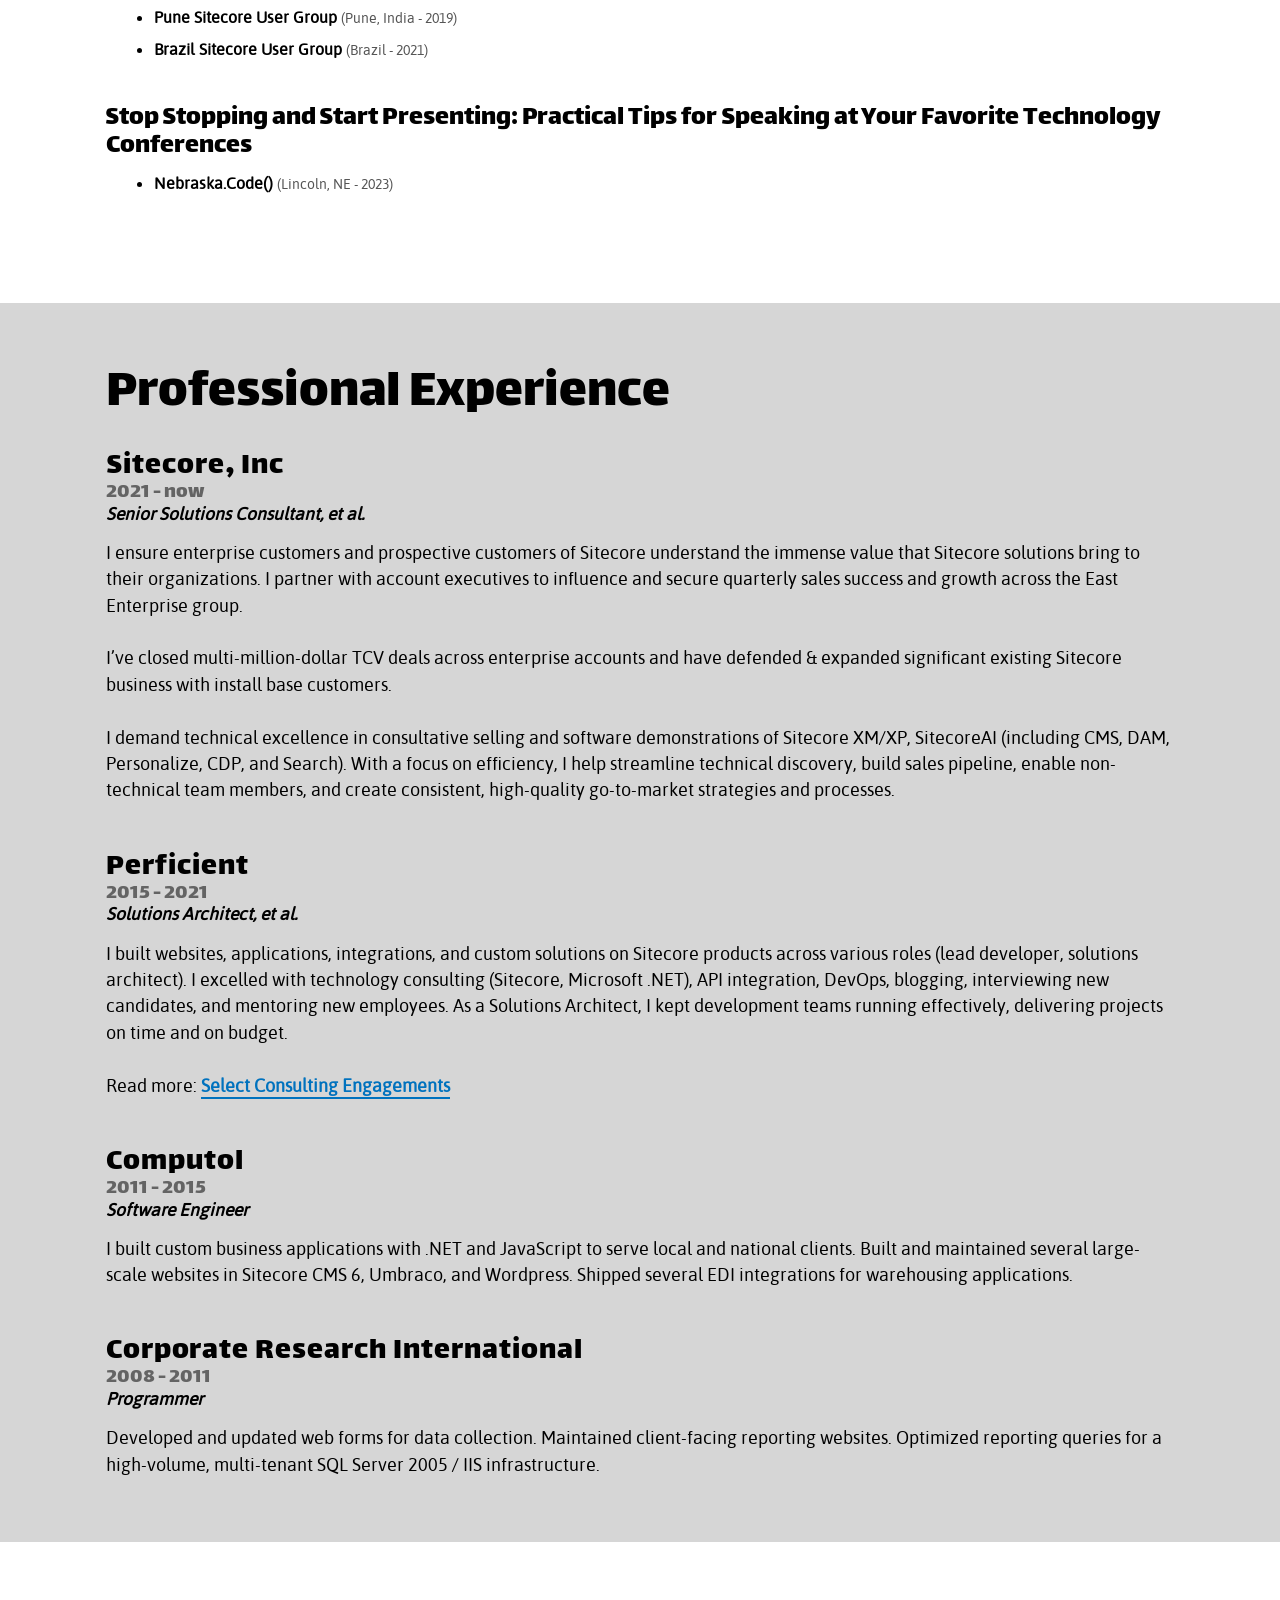
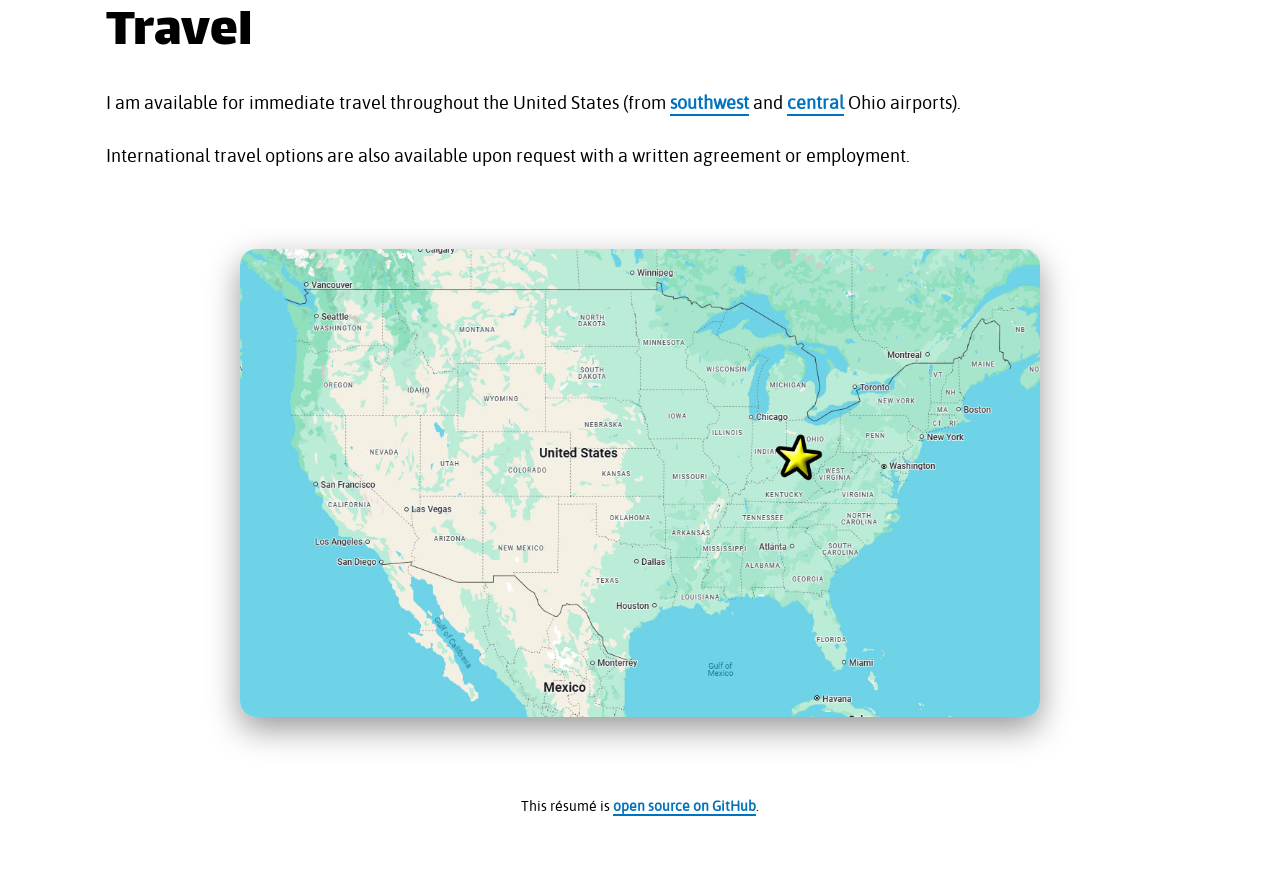
==== commit 413ff72d: "Design tweaks to overview links." ====
--- a/index.html
+++ b/index.html
@@ -62,11 +62,11 @@
 				
 				<p style="margin-bottom: 1.5em;">I've built software for industries such as healthcare, manufacturing, logistics, legal, social services, public universities, financial services, and many more.</p>
 
-				<ul style="margin-bottom: 0;">
+				<ul style="margin-bottom: 0;" class="links">
 					<li><p>My personal website: <a href="https://www.brandonbruno.com" target="_blank">BrandonBruno.com</a></p></li>
-					<li><p>My professional blog: <a href="https://blog.brandonbruno.com" target="_blank">Refactor</a></p></li>
-					<li><p>Open source software: <a href="https://github.com/bmbruno" target="_blank">bmbruno on GitHub</a></p></li>
-					<li><p>Professional inquiries or speaking requests: <a href="mailto:brandon.bruno@outlook.com">brandon.bruno@outlook.com</a></p></li>
+					<li><p>My dev blog: <a href="https://blog.brandonbruno.com" target="_blank">Refactor</a></p></li>
+					<li><p>Open source projects: <a href="https://github.com/bmbruno" target="_blank">bmbruno</a></p></li>
+					<li><p>Inquiries or speaking requests: <a href="mailto:brandon.bruno@outlook.com">brandon.bruno@outlook.com</a></p></li>
 				</ul>
  
 			</div>
@@ -87,7 +87,7 @@
 					</li>
 					<li>
 						<img src="images/icons/net5.png" />
-						<h3>.NET Core / 8</h3>
+						<h3>.NET`</h3>
 						<div class="years-active sub" data-year="2020">since 2020</div>
 					</li>
 					<li>
--- a/styles.css
+++ b/styles.css
@@ -1,12 +1,17 @@
+:root { 
+    --link-color: #0072be;
+    --link-color-hover: #00b7ff;
+}
+
 /* BASE */
 
 body { background-color: #d6d6d6; font-family: 'Asap', 'Arial', sans-serif; font-size: 16px; min-width: 350px; }
 img { max-width: 100%; }
 em { font-style: italic; }
 strong { font-weight: bold; }
-a { transition: all 0.15s ease-in-out; text-decoration: none; font-weight: bold; color: #0072be; border-bottom: solid 2px #0072be; }
-a:visited { color: #0072be; }
-a:hover { color: #00b7ff; border-bottom: solid 2px #00b7ff; }
+a { transition: all 0.15s ease-in-out; text-decoration: none; font-weight: bold; color: var(--link-color); border-bottom: solid 2px #0072be; }
+a:visited { color: var(--link-color); }
+a:hover { color: var(--link-color-hover); border-bottom: solid 2px var(--link-color-hover); }
 
 section { margin: 0 0 0 0; padding: 3em 0; }
 
@@ -54,6 +59,7 @@
 
 .overview ul { margin-bottom: 1.5em; }
 .overview ul li { margin-left: 2rem; list-style-type: disc; }
+.overview .links a { display: block; border-bottom: none; margin-bottom: 0.5em; }
 
 .technology ul li { margin-bottom: 2em; }
 .technology ul.detail li { margin-bottom: 0.5em; text-align: left; }
@@ -122,6 +128,8 @@
     .grid.two { grid-template-columns: 1fr 1fr; gap: 2em; }
     .grid.four { grid-template-columns: 1fr 1fr 1fr; }
 
+    .overview .links a { display: inline; border-bottom: 2px solid var(--link-color); margin-bottom: 0; }
+
     .additional-expertise ul { columns: 2; }
 
     .speaking .sub-location { display: inline; margin-top: 0; }
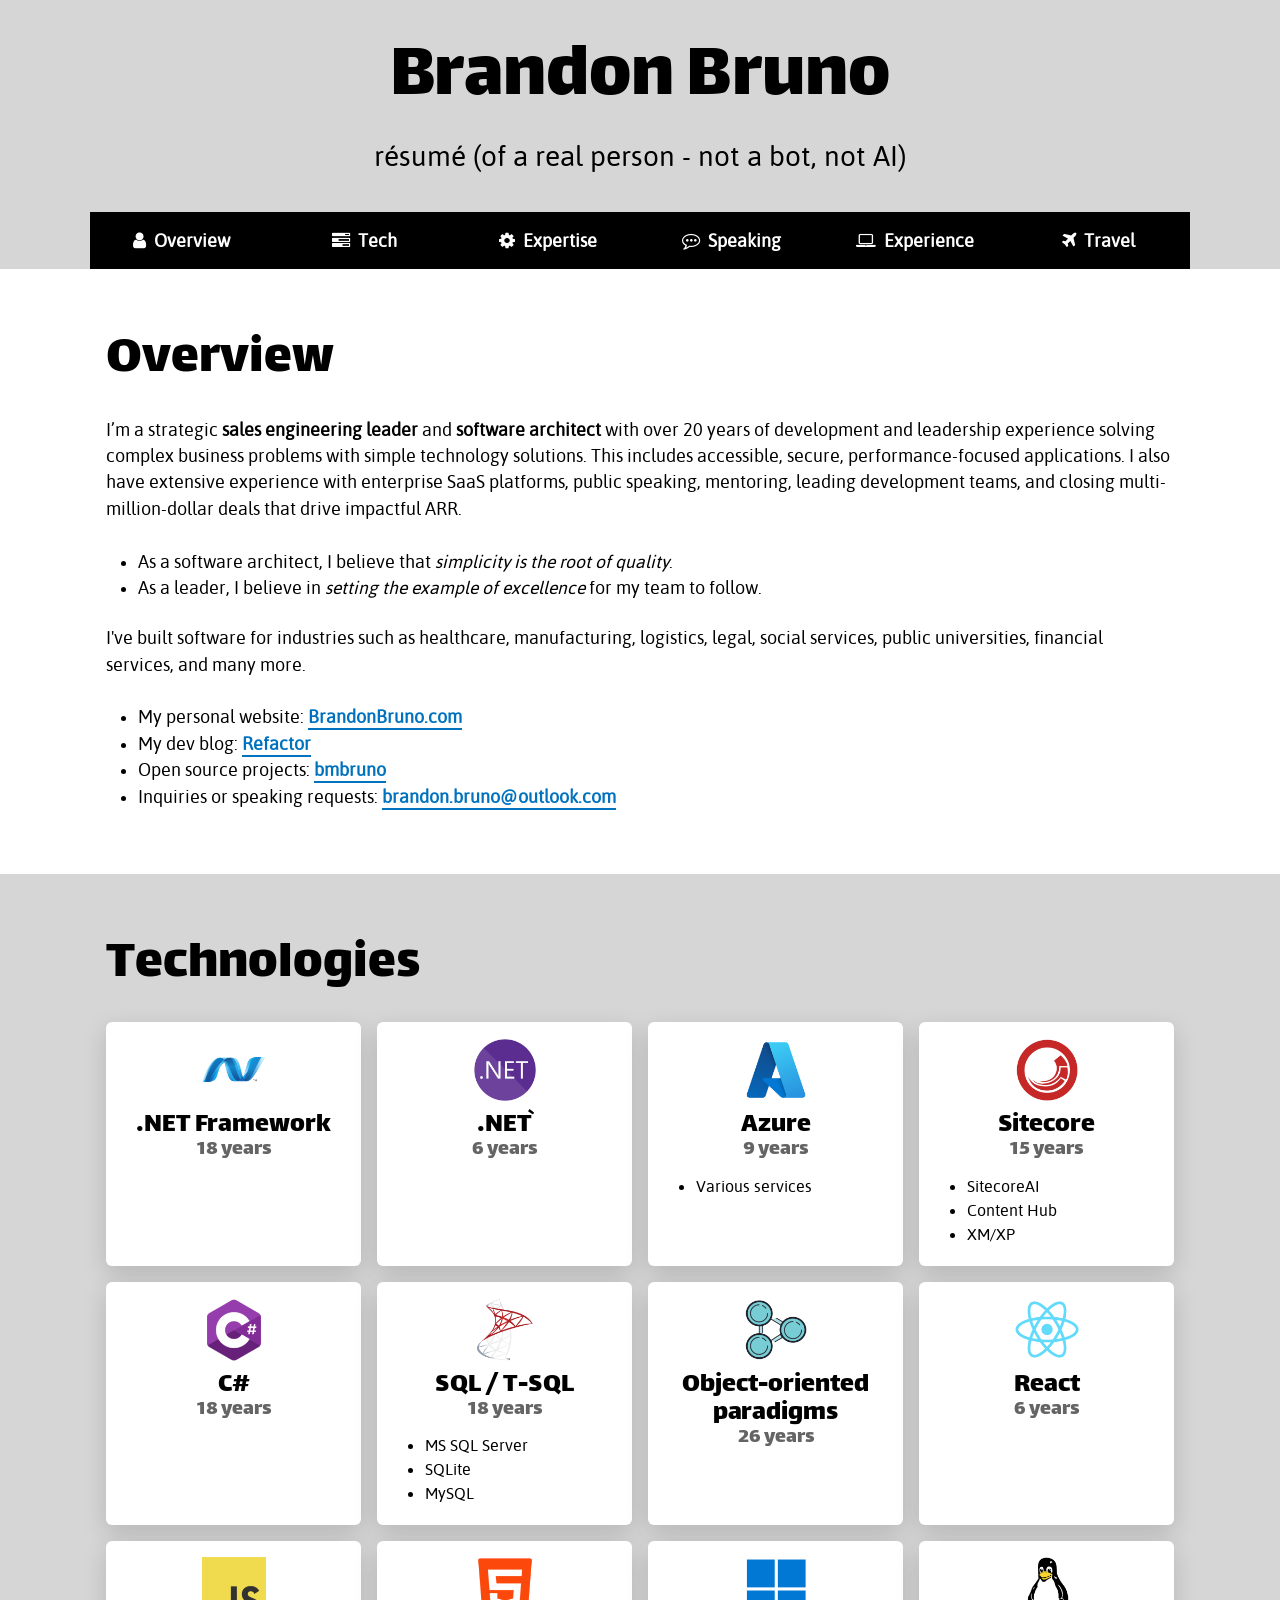
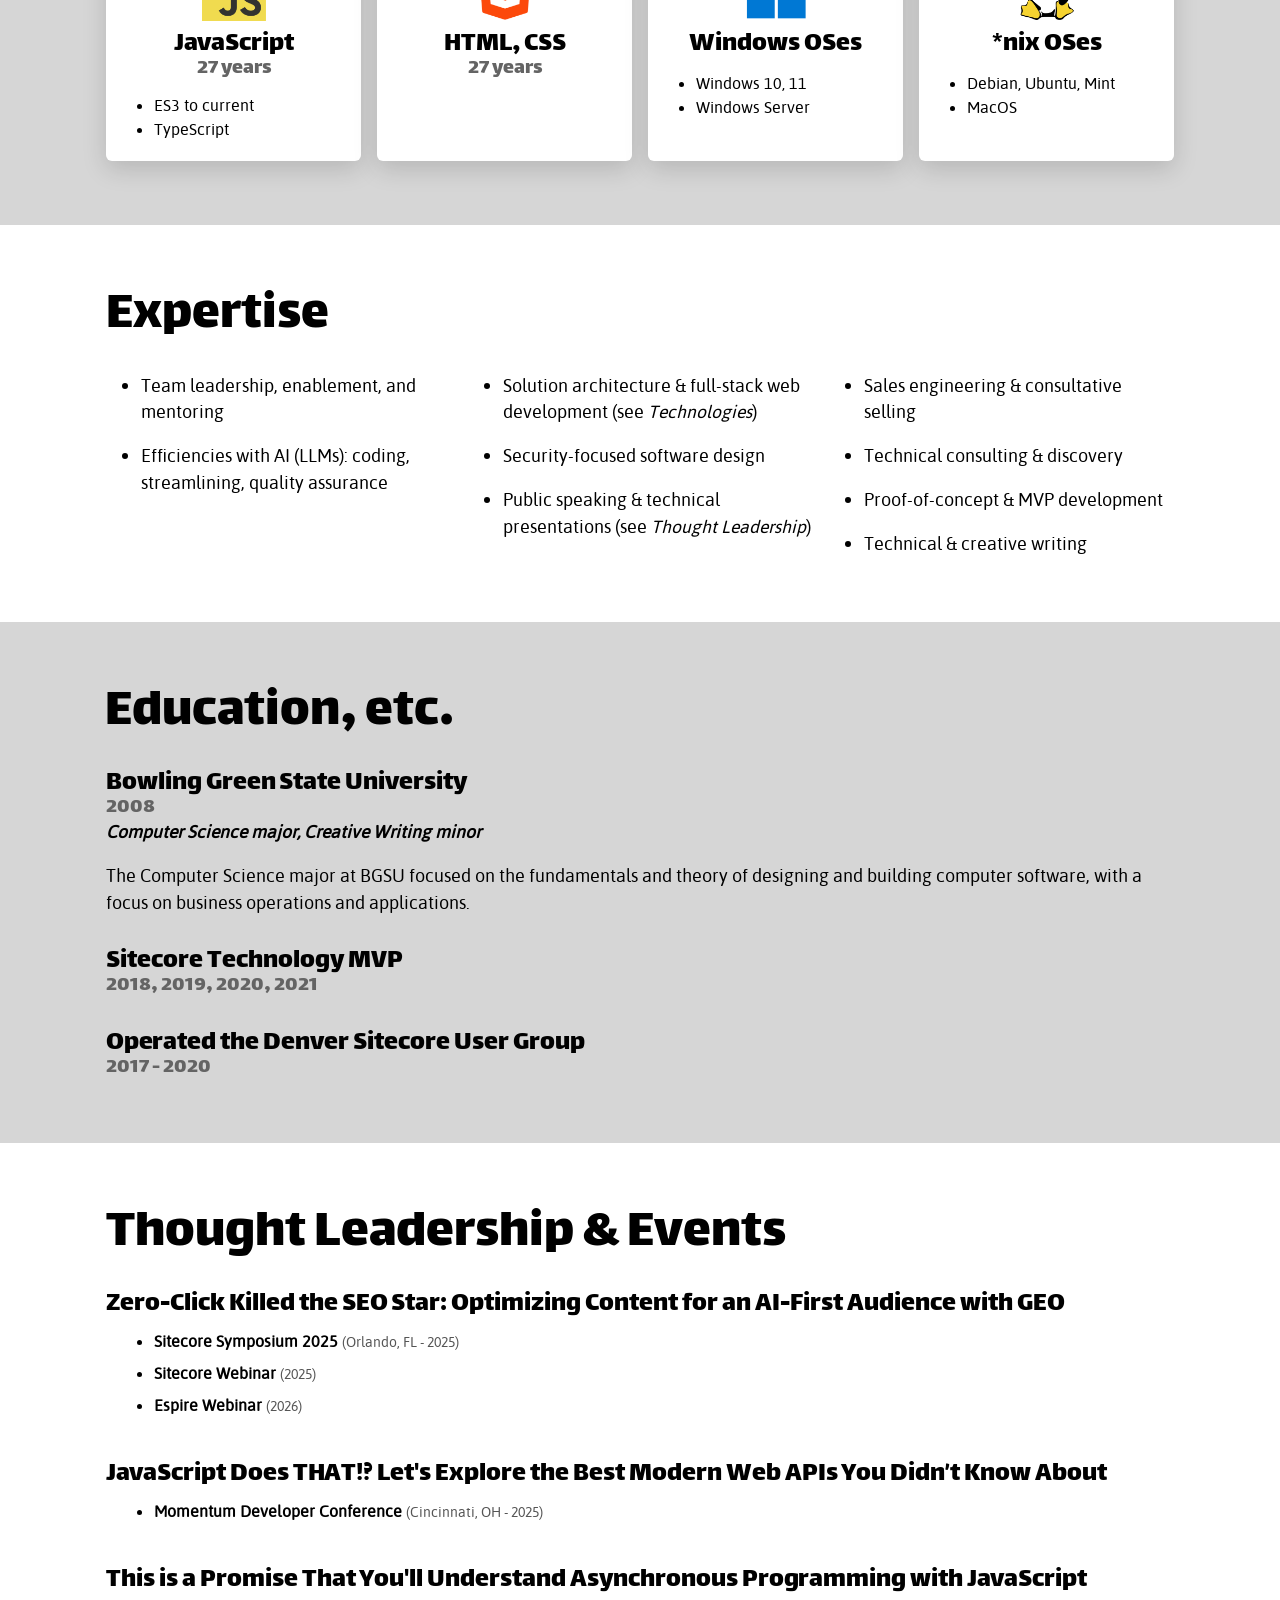
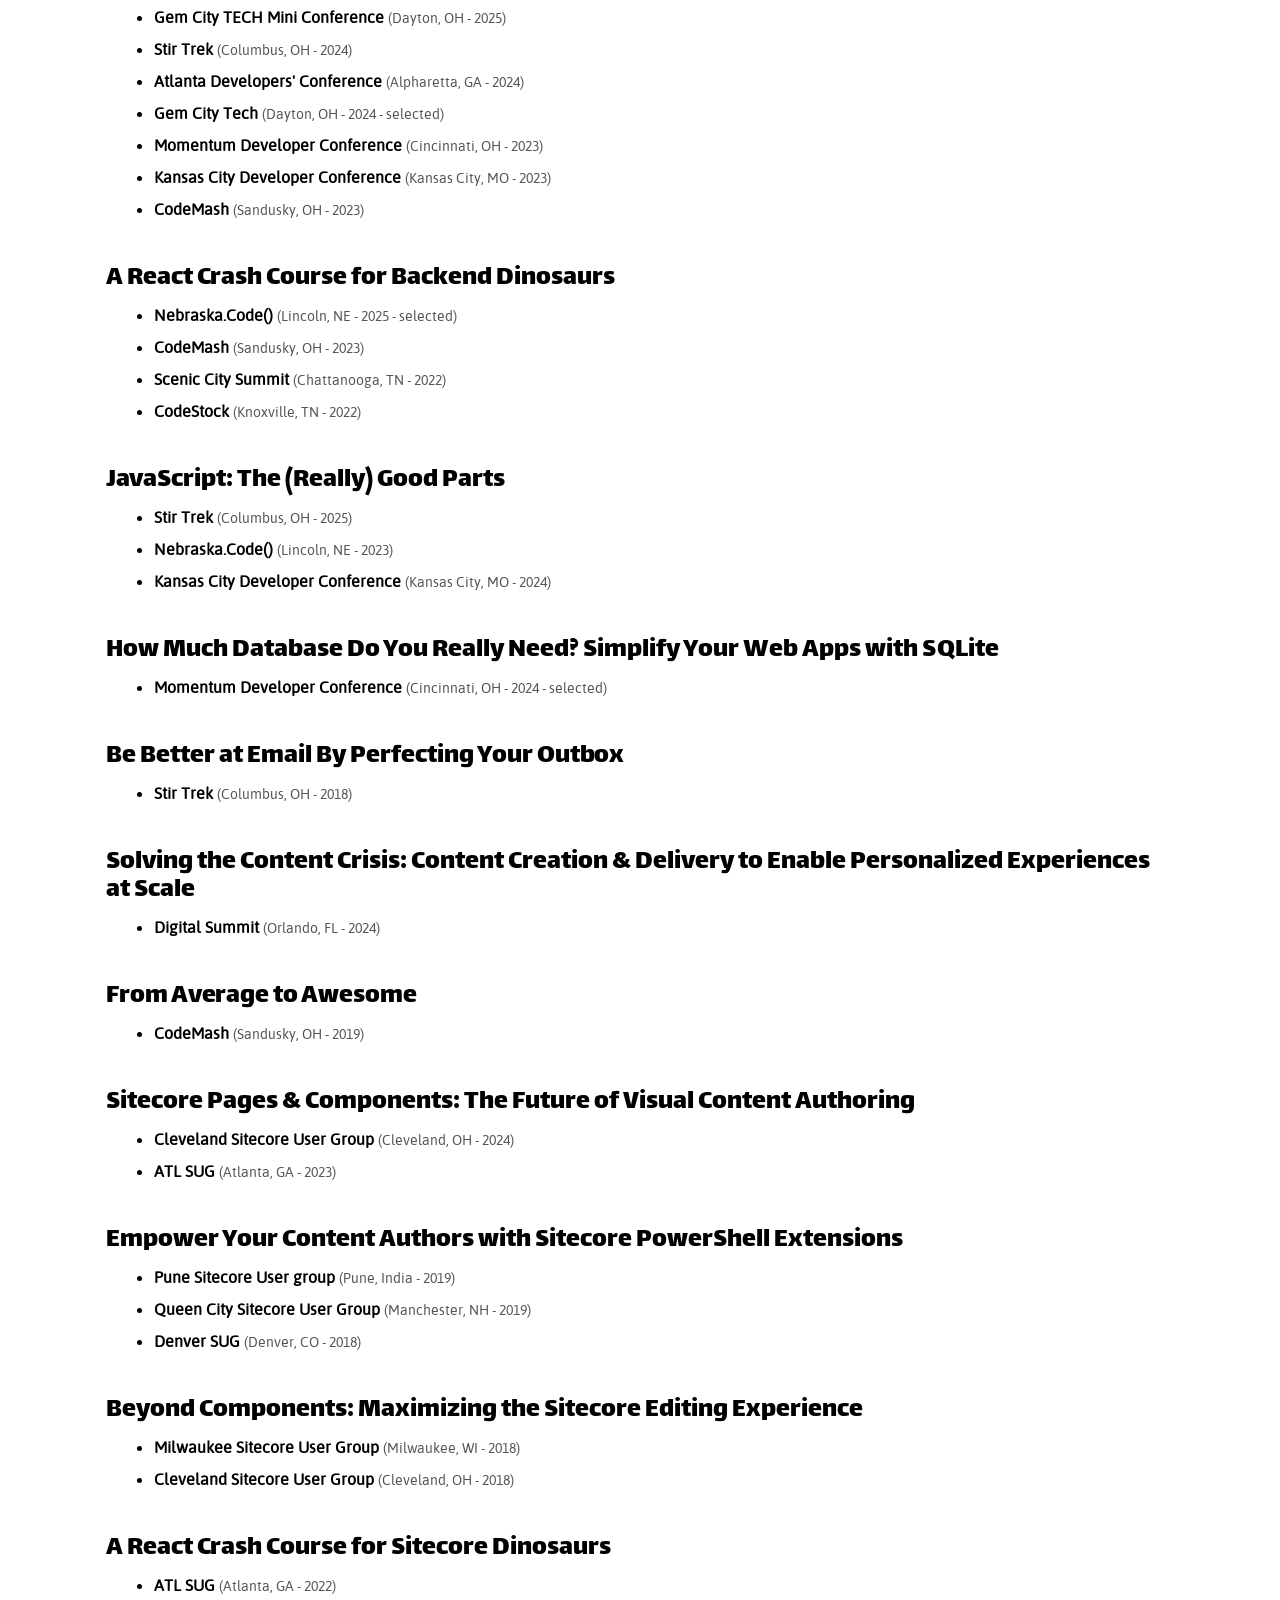
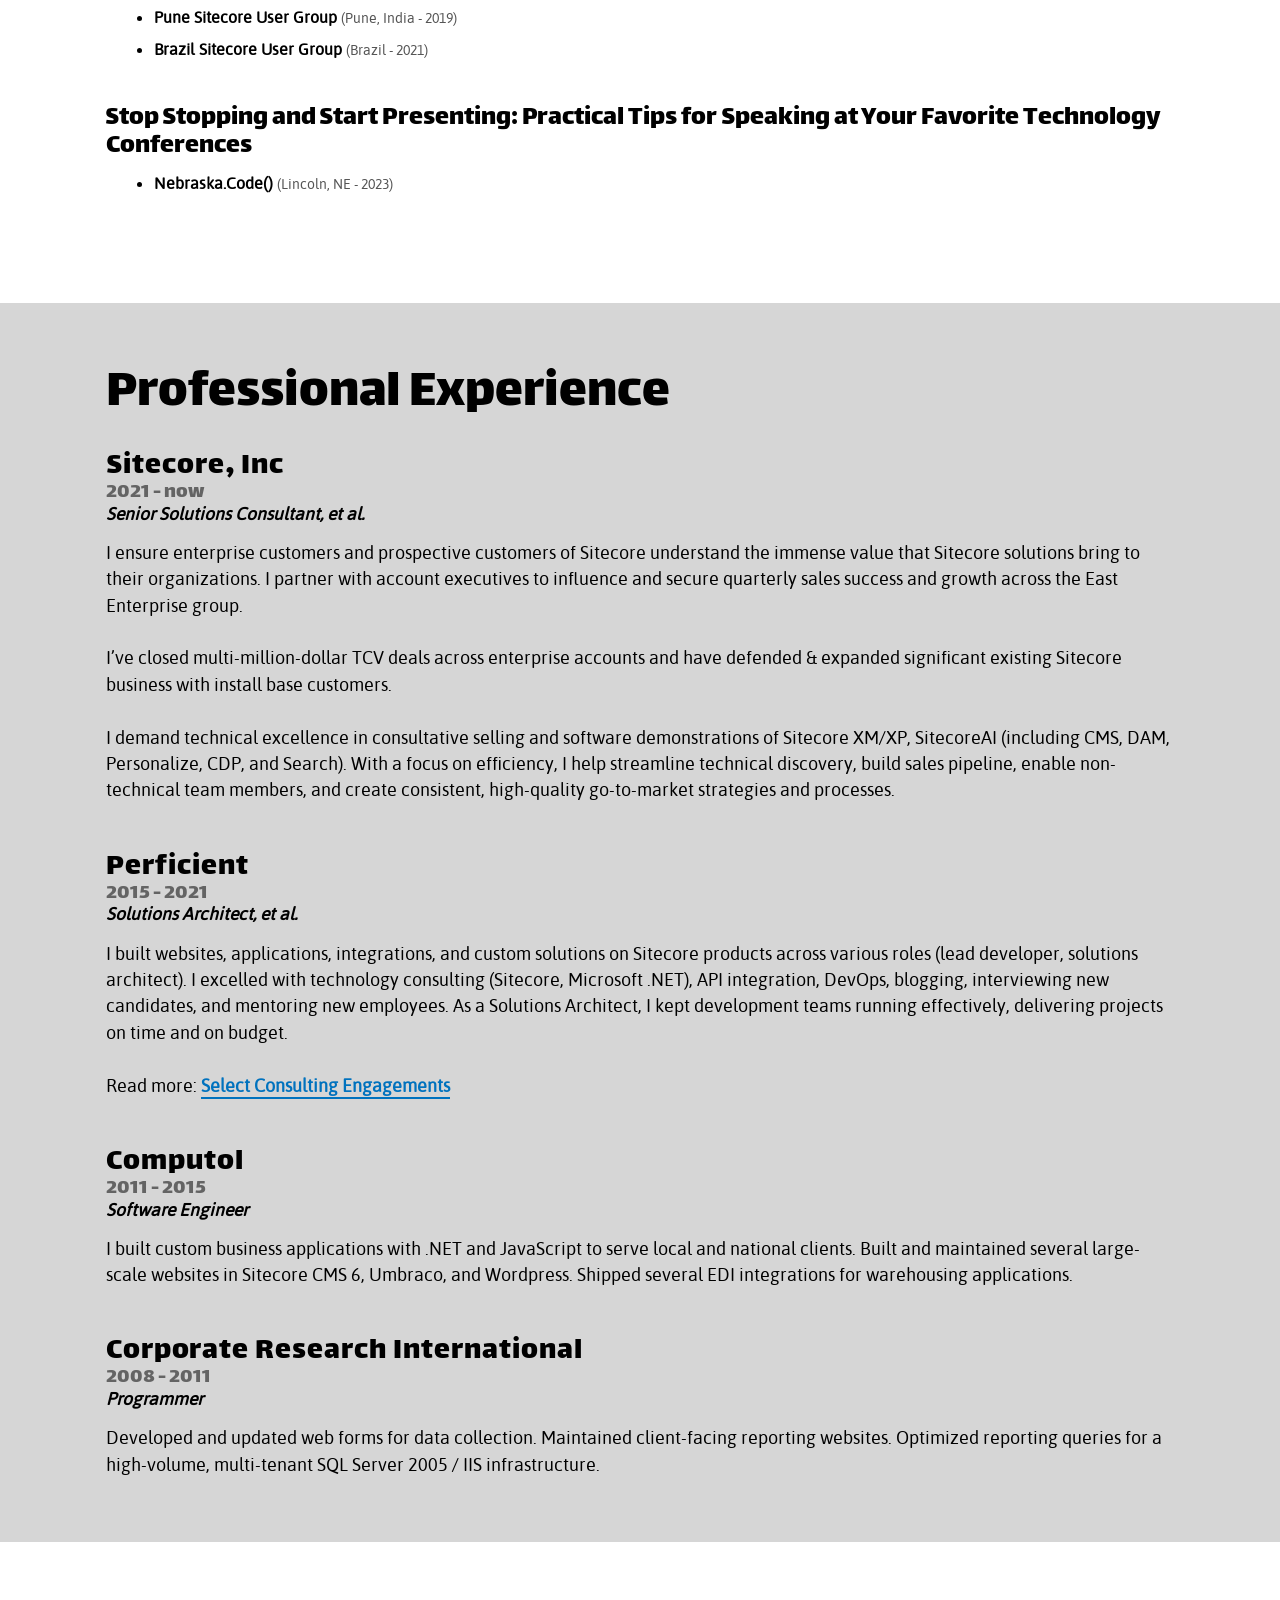
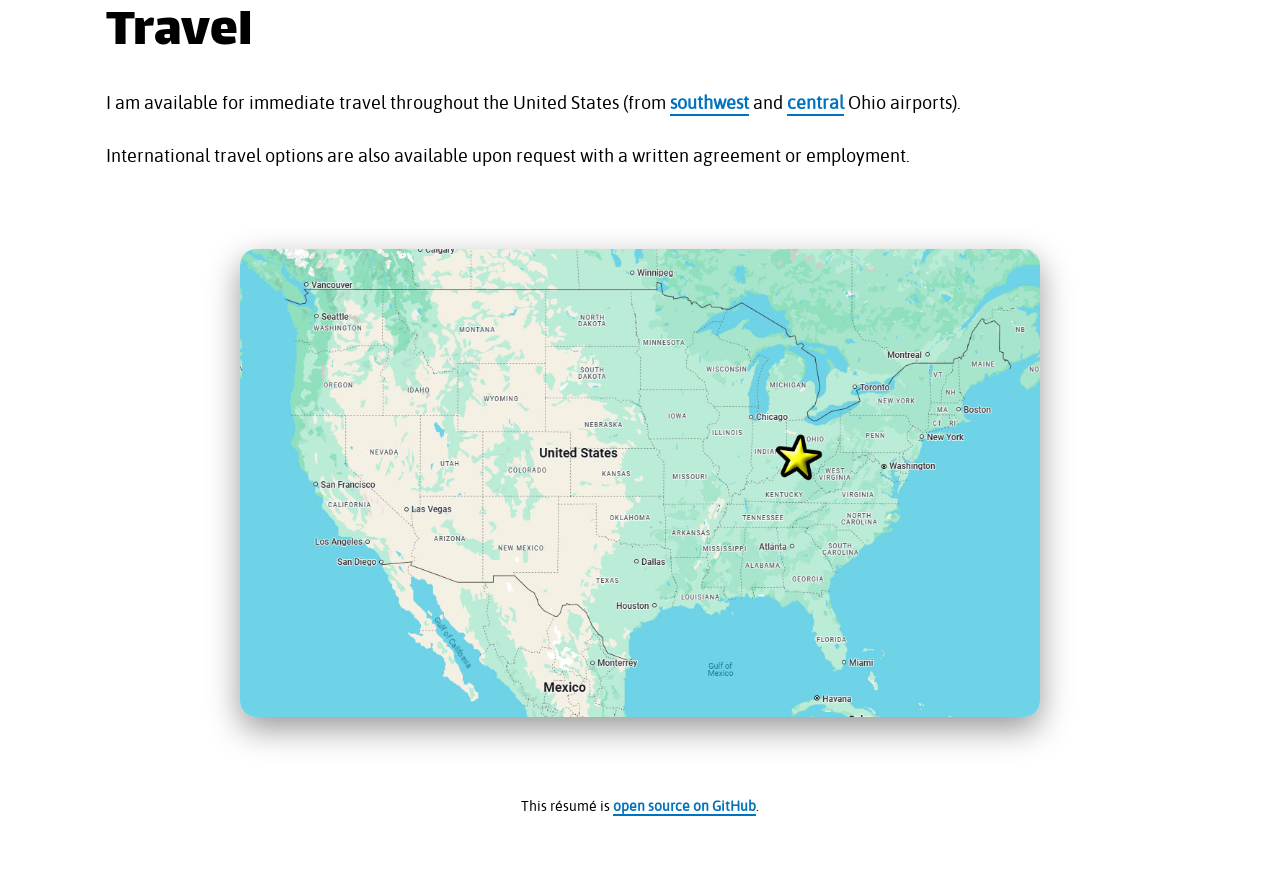
==== commit 76373c6e: "Added security topics to resume." ====
--- a/index.html
+++ b/index.html
@@ -53,7 +53,7 @@
 				<a name="overview" id="Overview"></a>
 				<h2>Overview</h2>
 
-				<p>I’m a strategic <strong>sales engineering leader</strong> and <strong>software architect</strong> with over 20 years of development and leadership experience solving complex business problems with simple technology solutions. This includes accessible, performance-focused applications. I also have extensive experience with enterprise SaaS platforms, public speaking, mentoring, leading development teams, and closing multi-million-dollar deals that drive impactful ARR.</p>
+				<p>I’m a strategic <strong>sales engineering leader</strong> and <strong>software architect</strong> with over 20 years of development and leadership experience solving complex business problems with simple technology solutions. This includes accessible, secure, performance-focused applications. I also have extensive experience with enterprise SaaS platforms, public speaking, mentoring, leading development teams, and closing multi-million-dollar deals that drive impactful ARR.</p>
 				
 				<ul>
 					<li><p>As a software architect, I believe that <em>simplicity is the root of quality</em>.</p></li>
@@ -177,6 +177,7 @@
 					<li>Team leadership, enablement, and mentoring</li>
 					<li>Efficiencies with AI (LLMs): coding, streamlining, quality assurance</li>
 					<li>Solution architecture & full-stack web development (see <em>Technologies</em>)</li>
+					<li>Security-focused software design</li>
 					<li>Public speaking & technical presentations (see <em>Thought Leadership</em>)</li>
 					<li>Sales engineering & consultative selling</li>
 					<li>Technical consulting & discovery</li>
--- a/styles.css
+++ b/styles.css
@@ -129,6 +129,7 @@
     .grid.four { grid-template-columns: 1fr 1fr 1fr; }
 
     .overview .links a { display: inline; border-bottom: 2px solid var(--link-color); margin-bottom: 0; }
+    .overview .links a:hover { border-bottom: solid 2px var(--link-color-hover); }
 
     .additional-expertise ul { columns: 2; }
 
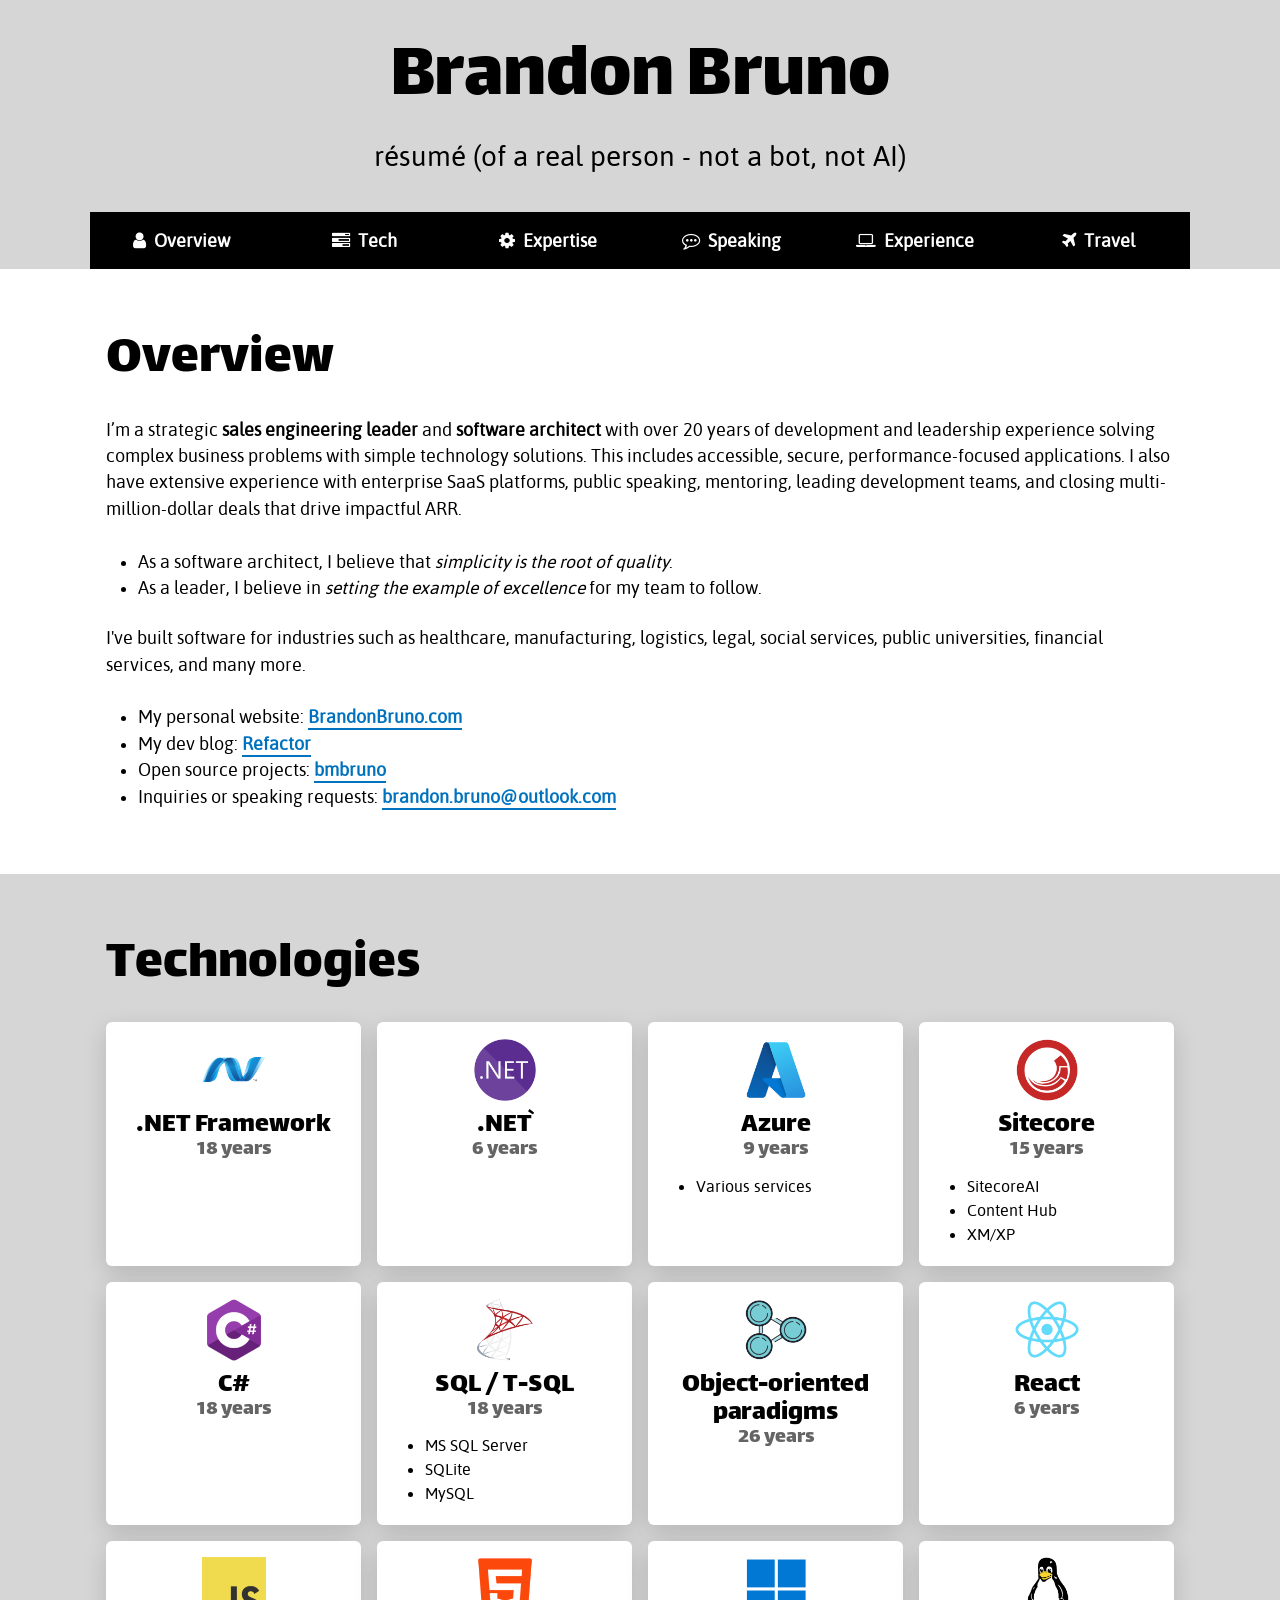
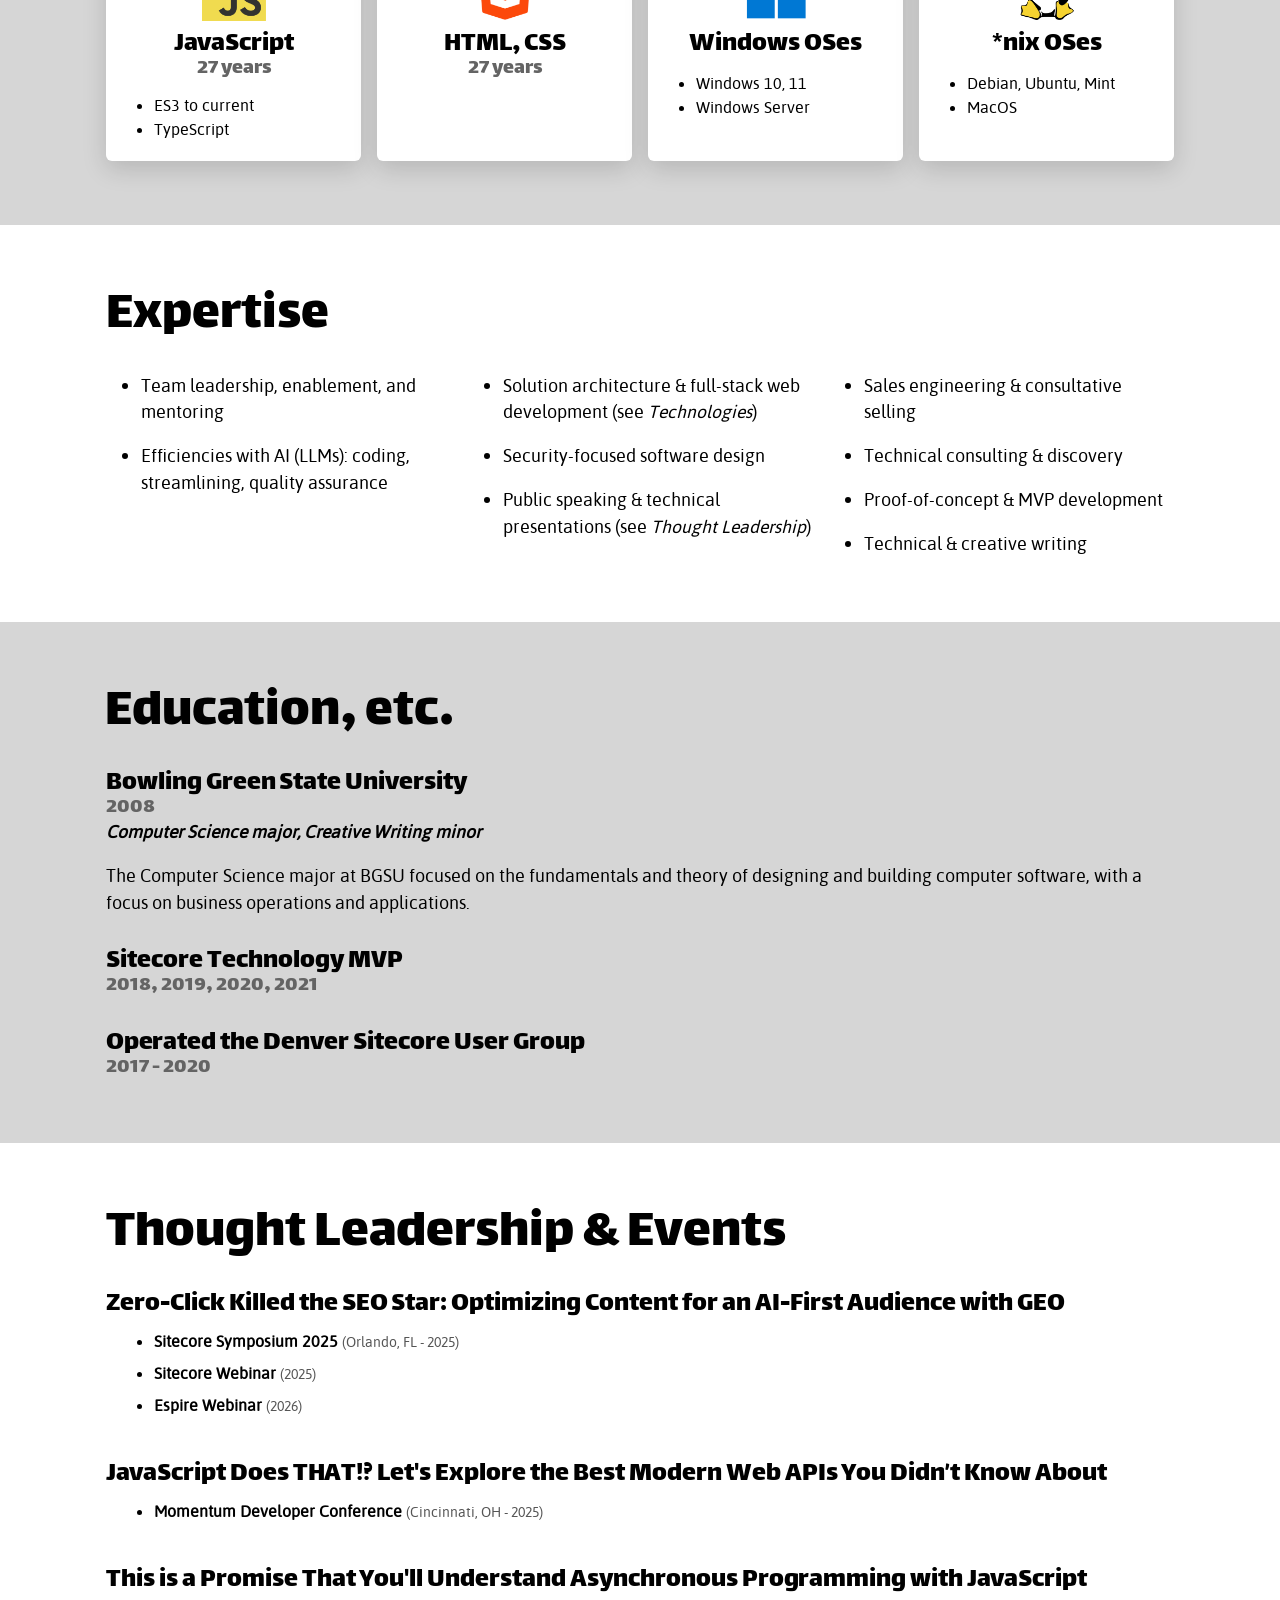
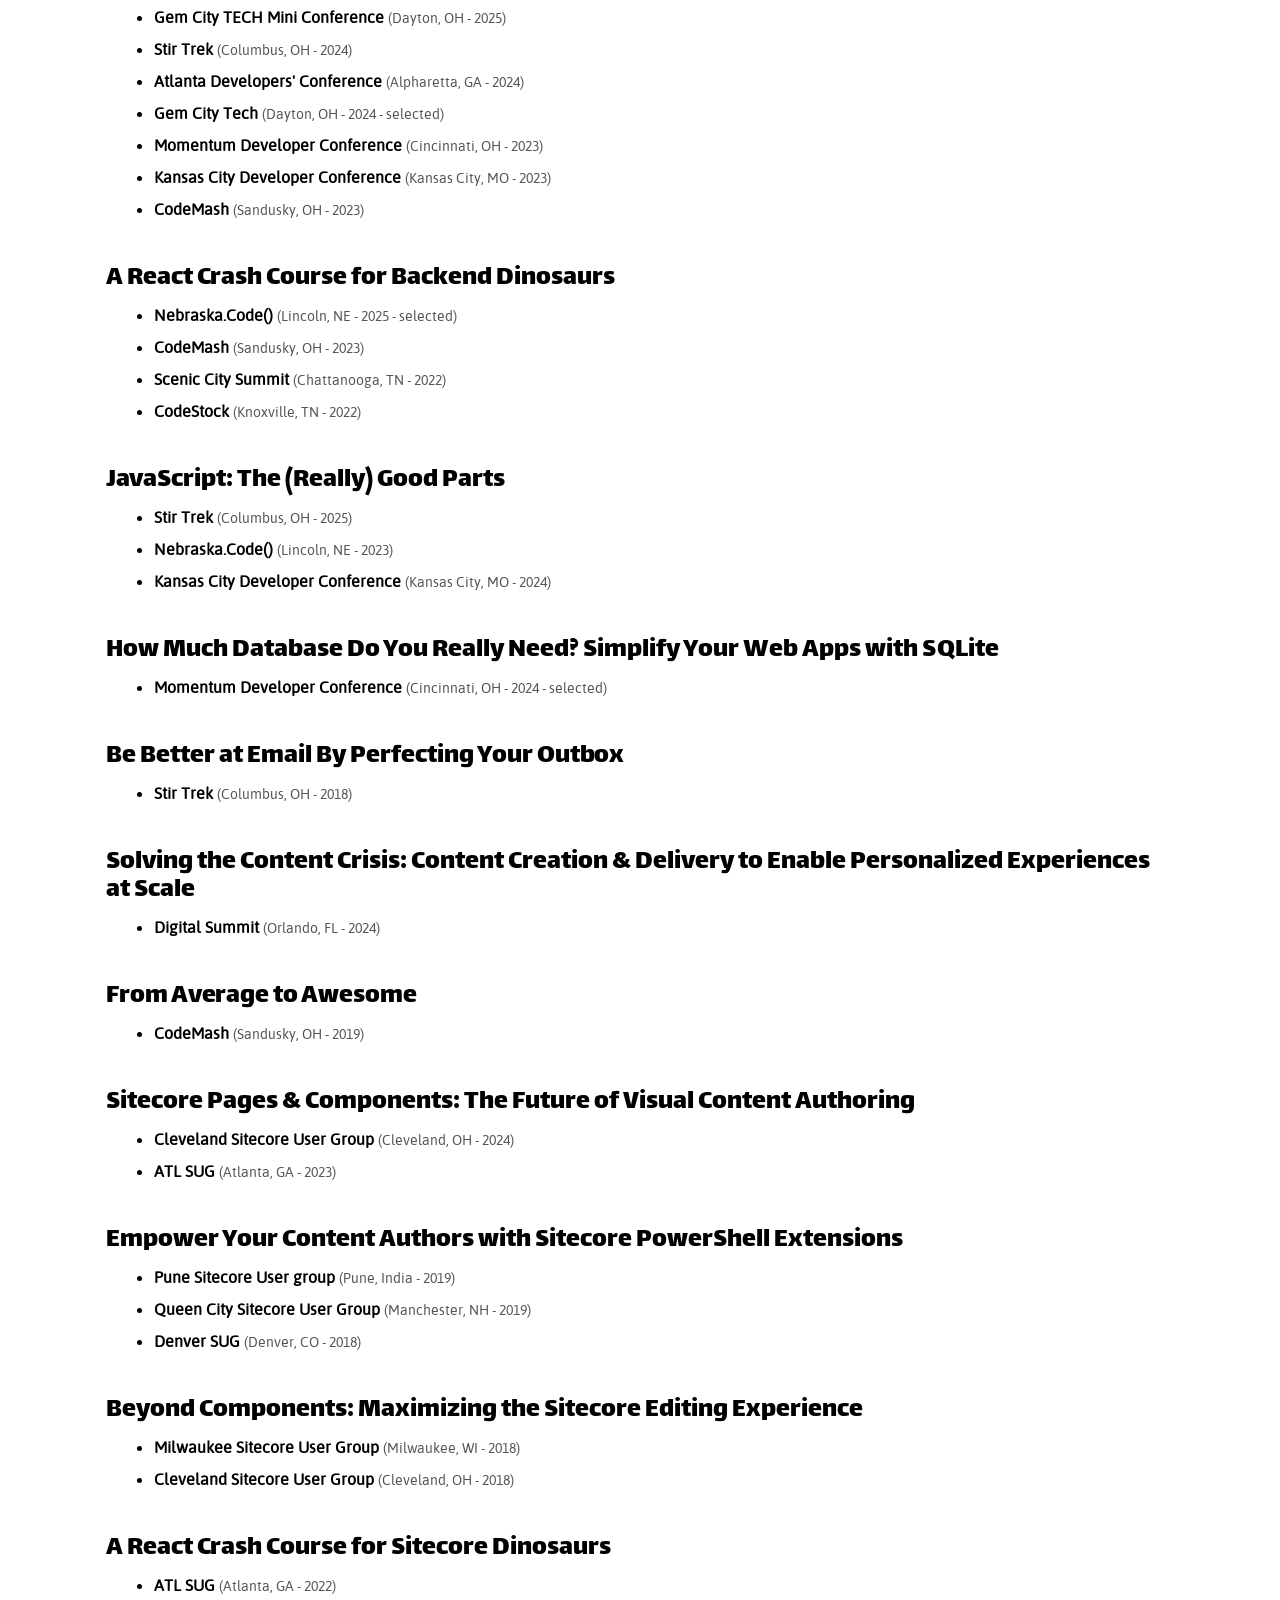
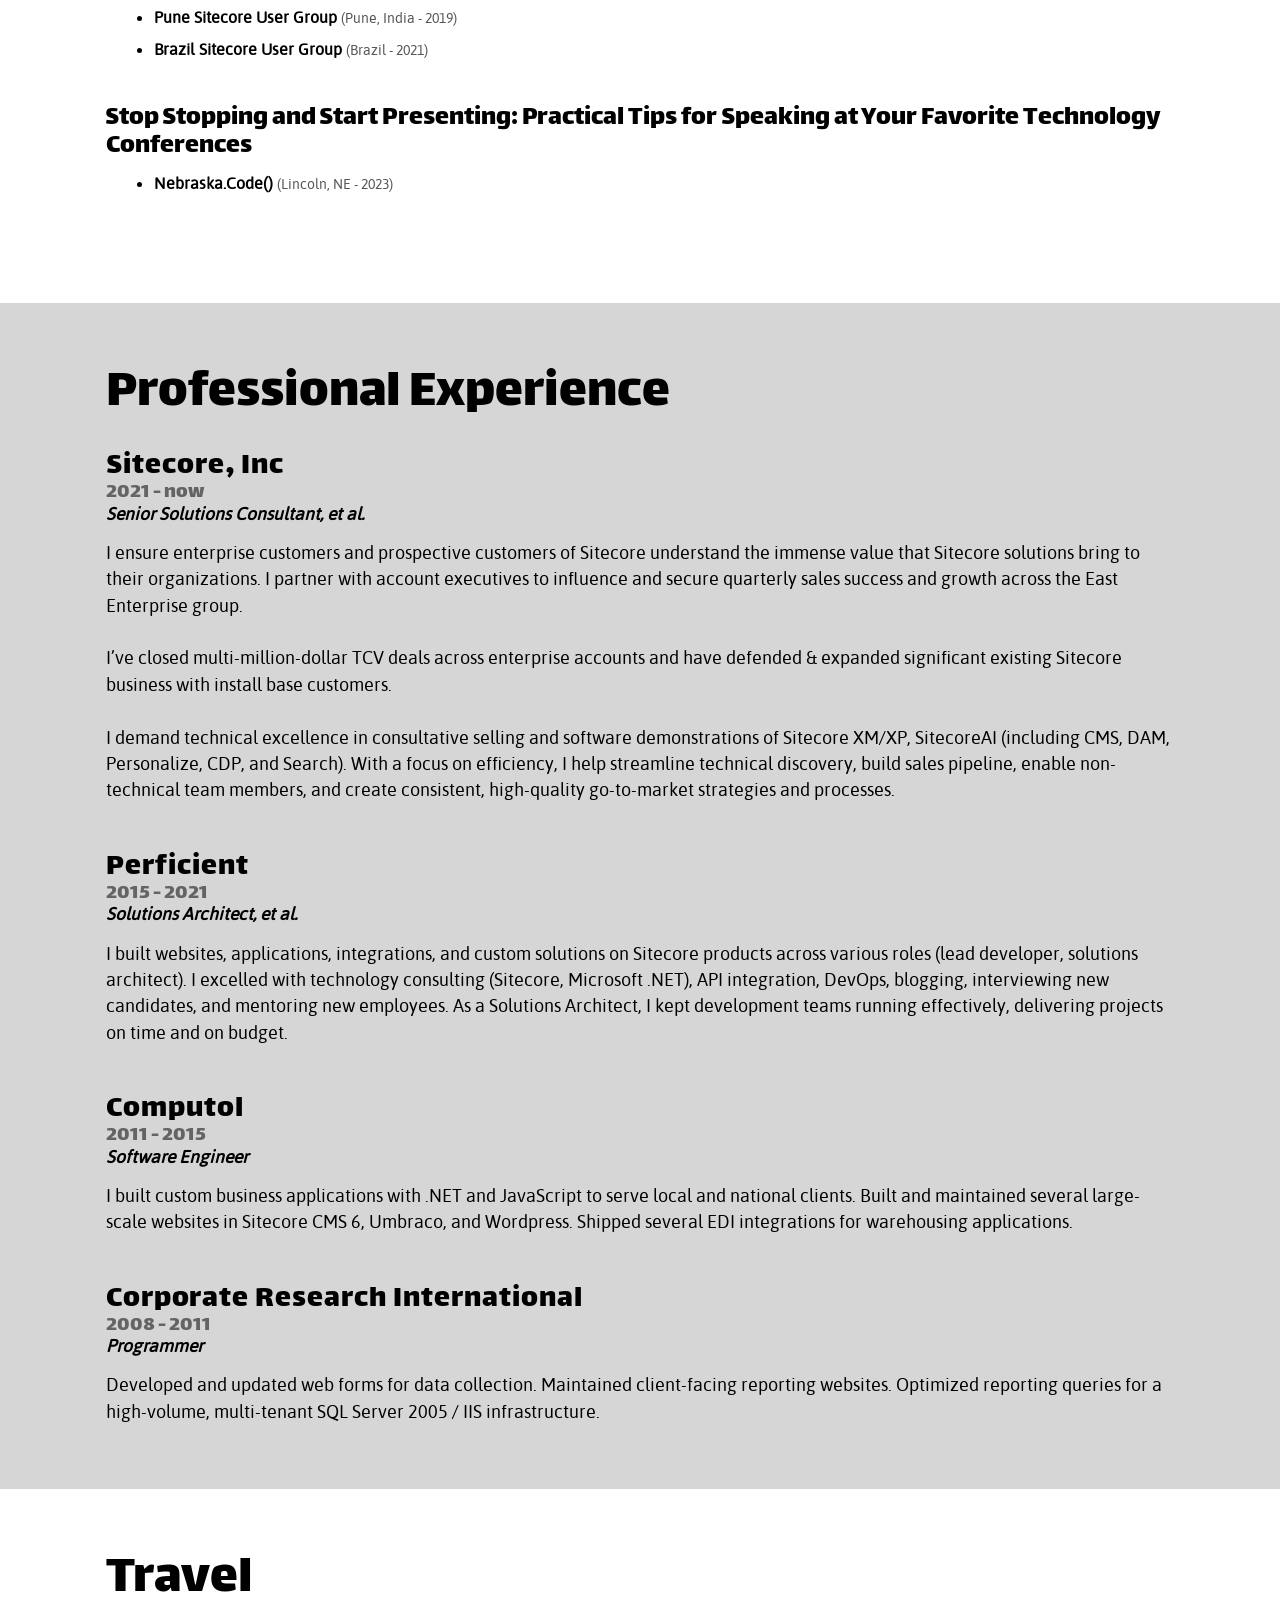
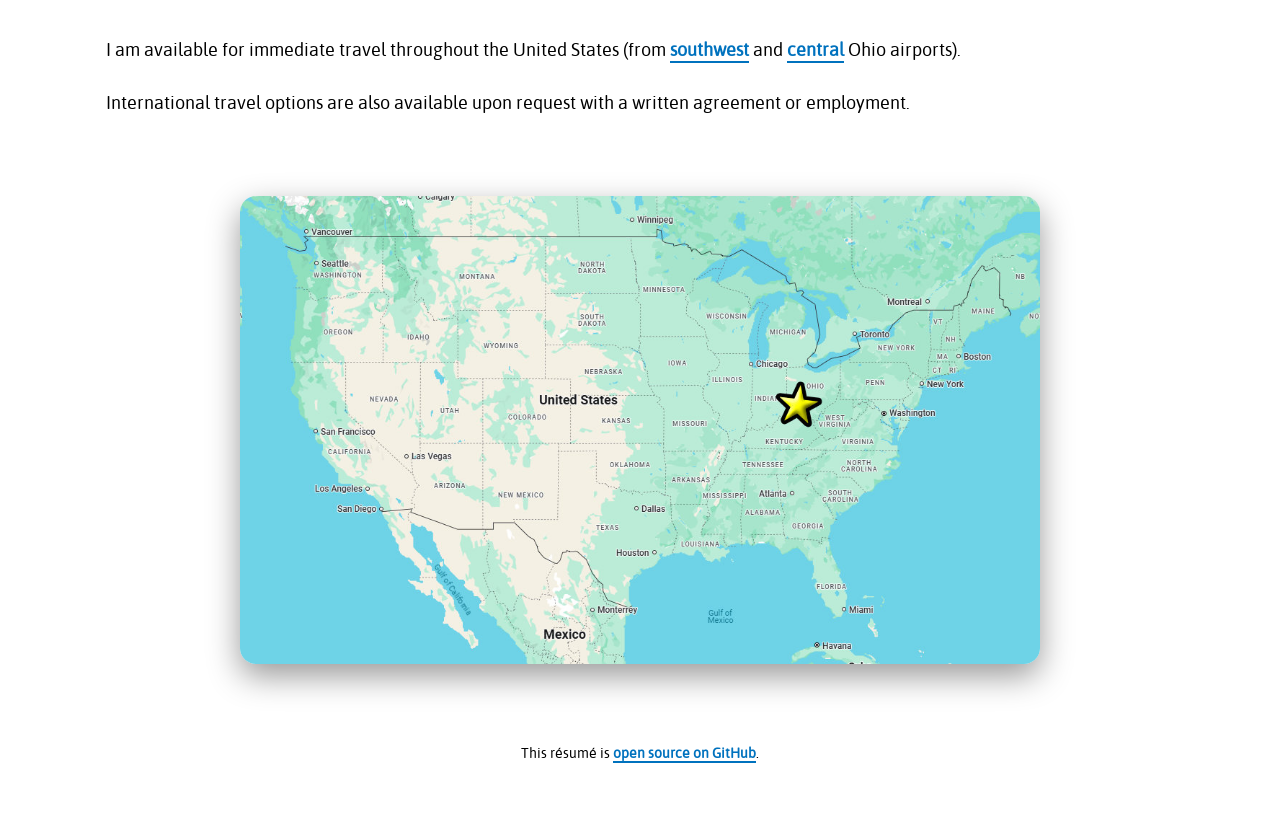
==== commit abfe13ea: "Removed (temporarily) link to consulting engagements.Removed" ====
--- a/index.html
+++ b/index.html
@@ -373,10 +373,8 @@
 						<div class="years-worked sub">2015 - 2021</div>
 						<div class="title">Solutions Architect, et al.</div>
 						<p>I built websites, applications, integrations, and custom solutions on Sitecore products across various roles (lead developer, solutions architect). I excelled with technology consulting (Sitecore, Microsoft .NET), API integration, DevOps, blogging, interviewing new candidates, and mentoring new employees. As a Solutions Architect, I kept development teams running effectively, delivering projects on time and on budget.</p>
-						<p>Read more: <a href="consulting-engagements.html">Select Consulting Engagements</a></p>
-					</li>
-
-					<!-- TODO: add semi-detailed list of projects here (4-5 major projects)-->
+						<!-- <p>Read more: <a href="consulting-engagements.html">Select Consulting Engagements</a></p> -->
+					</li>
 
 					<li>
 						<h3>Computol</h3>
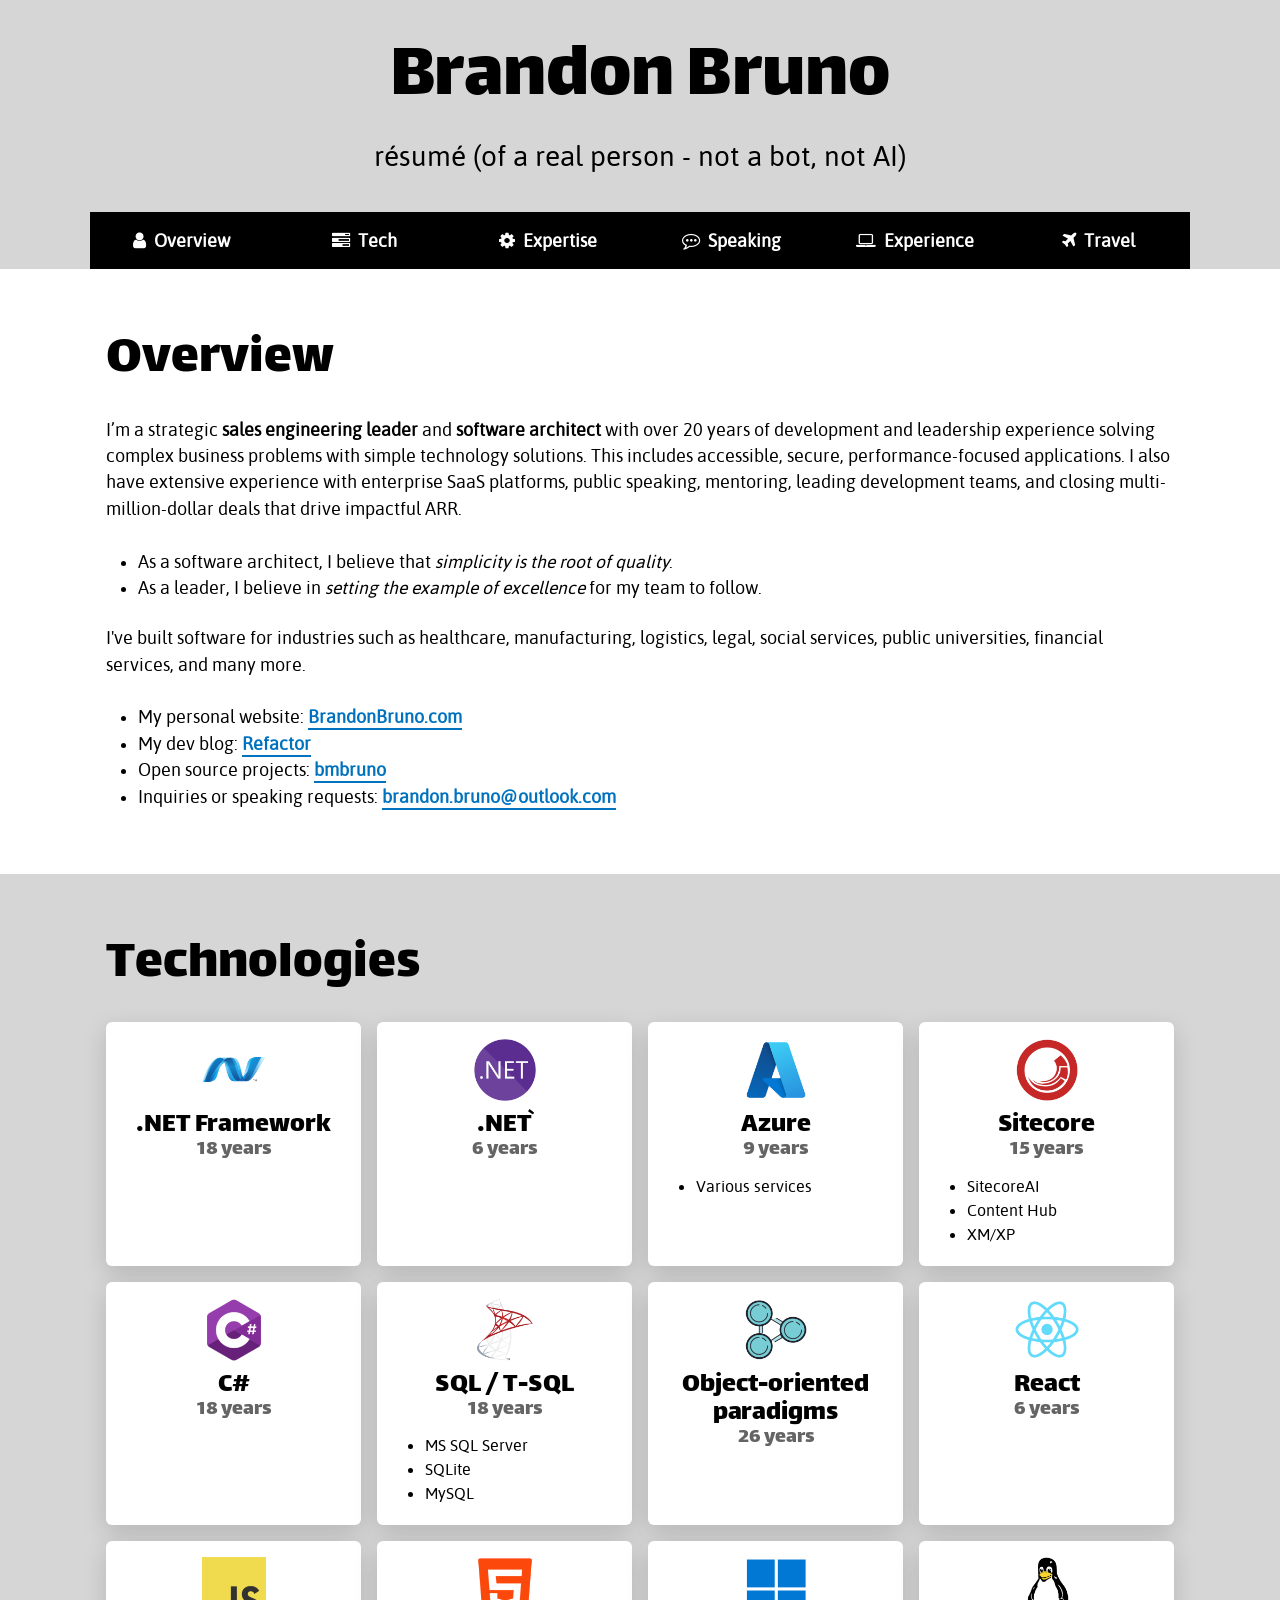
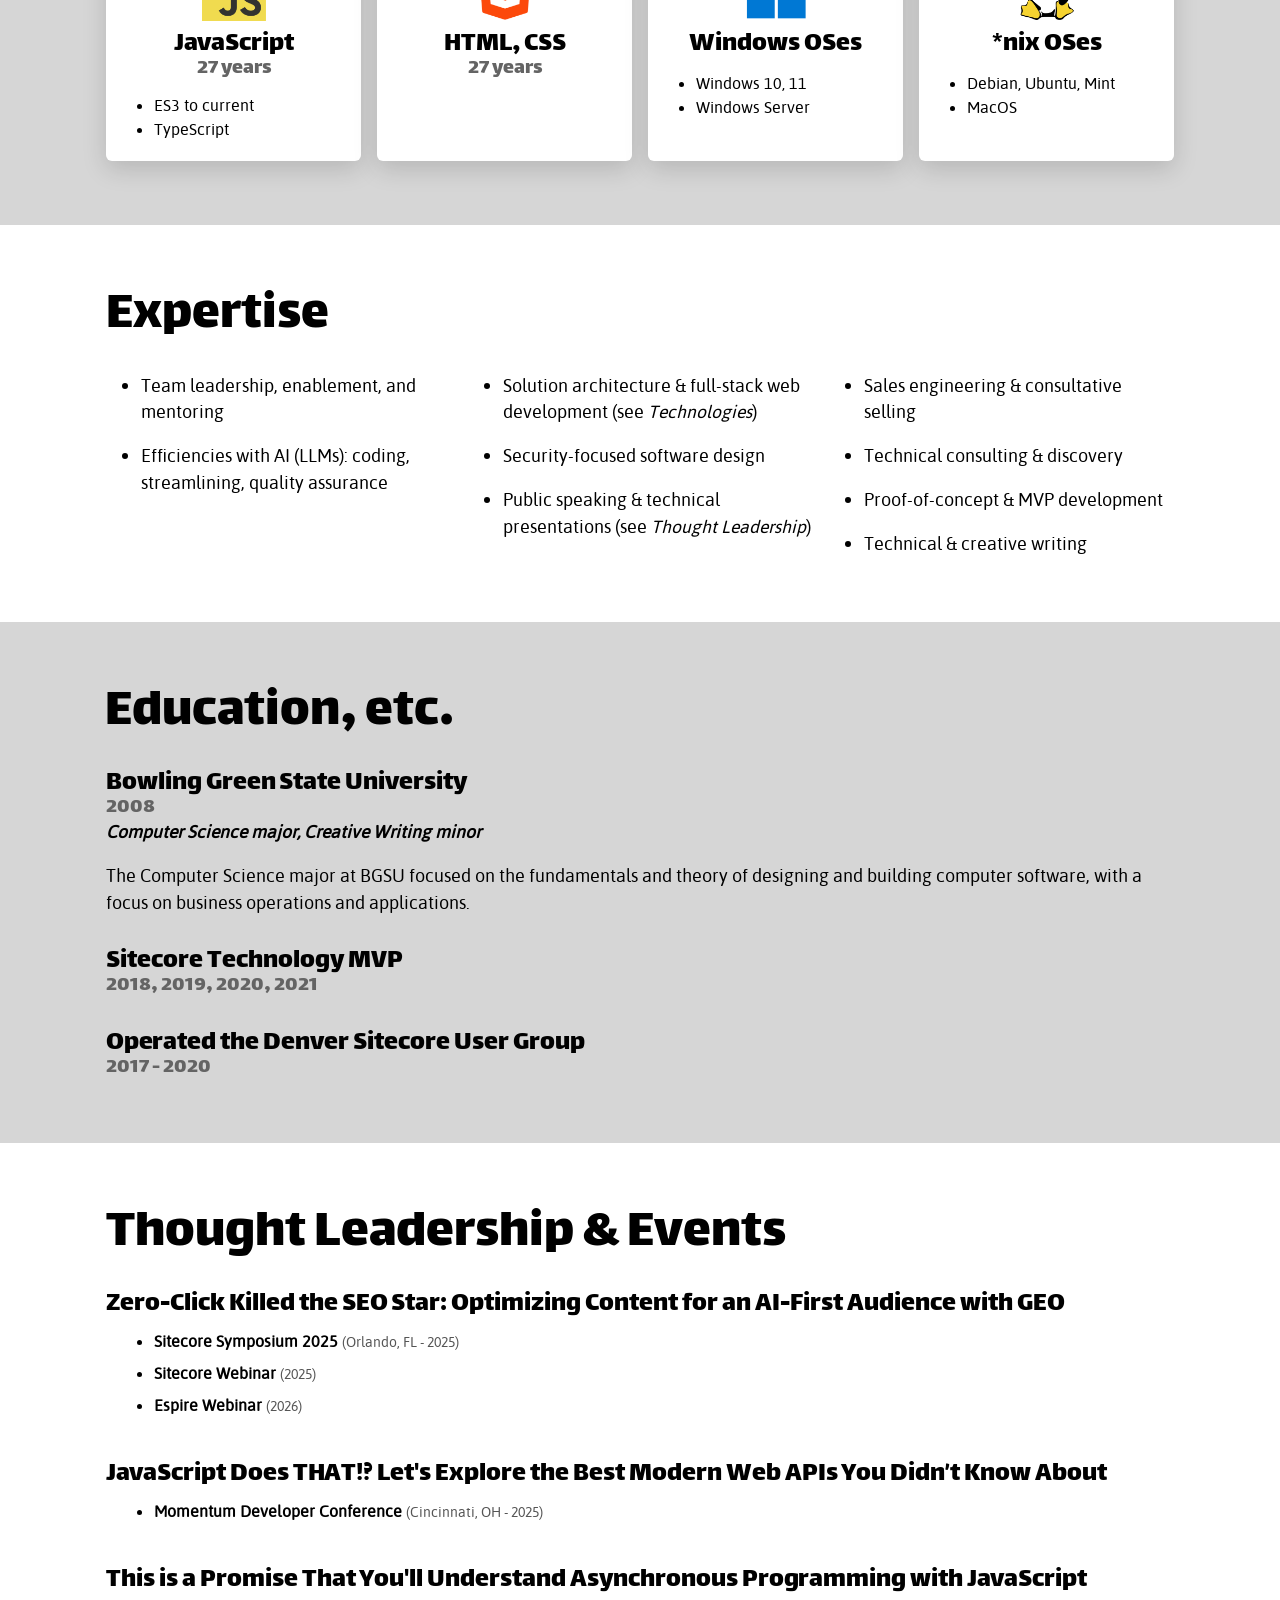
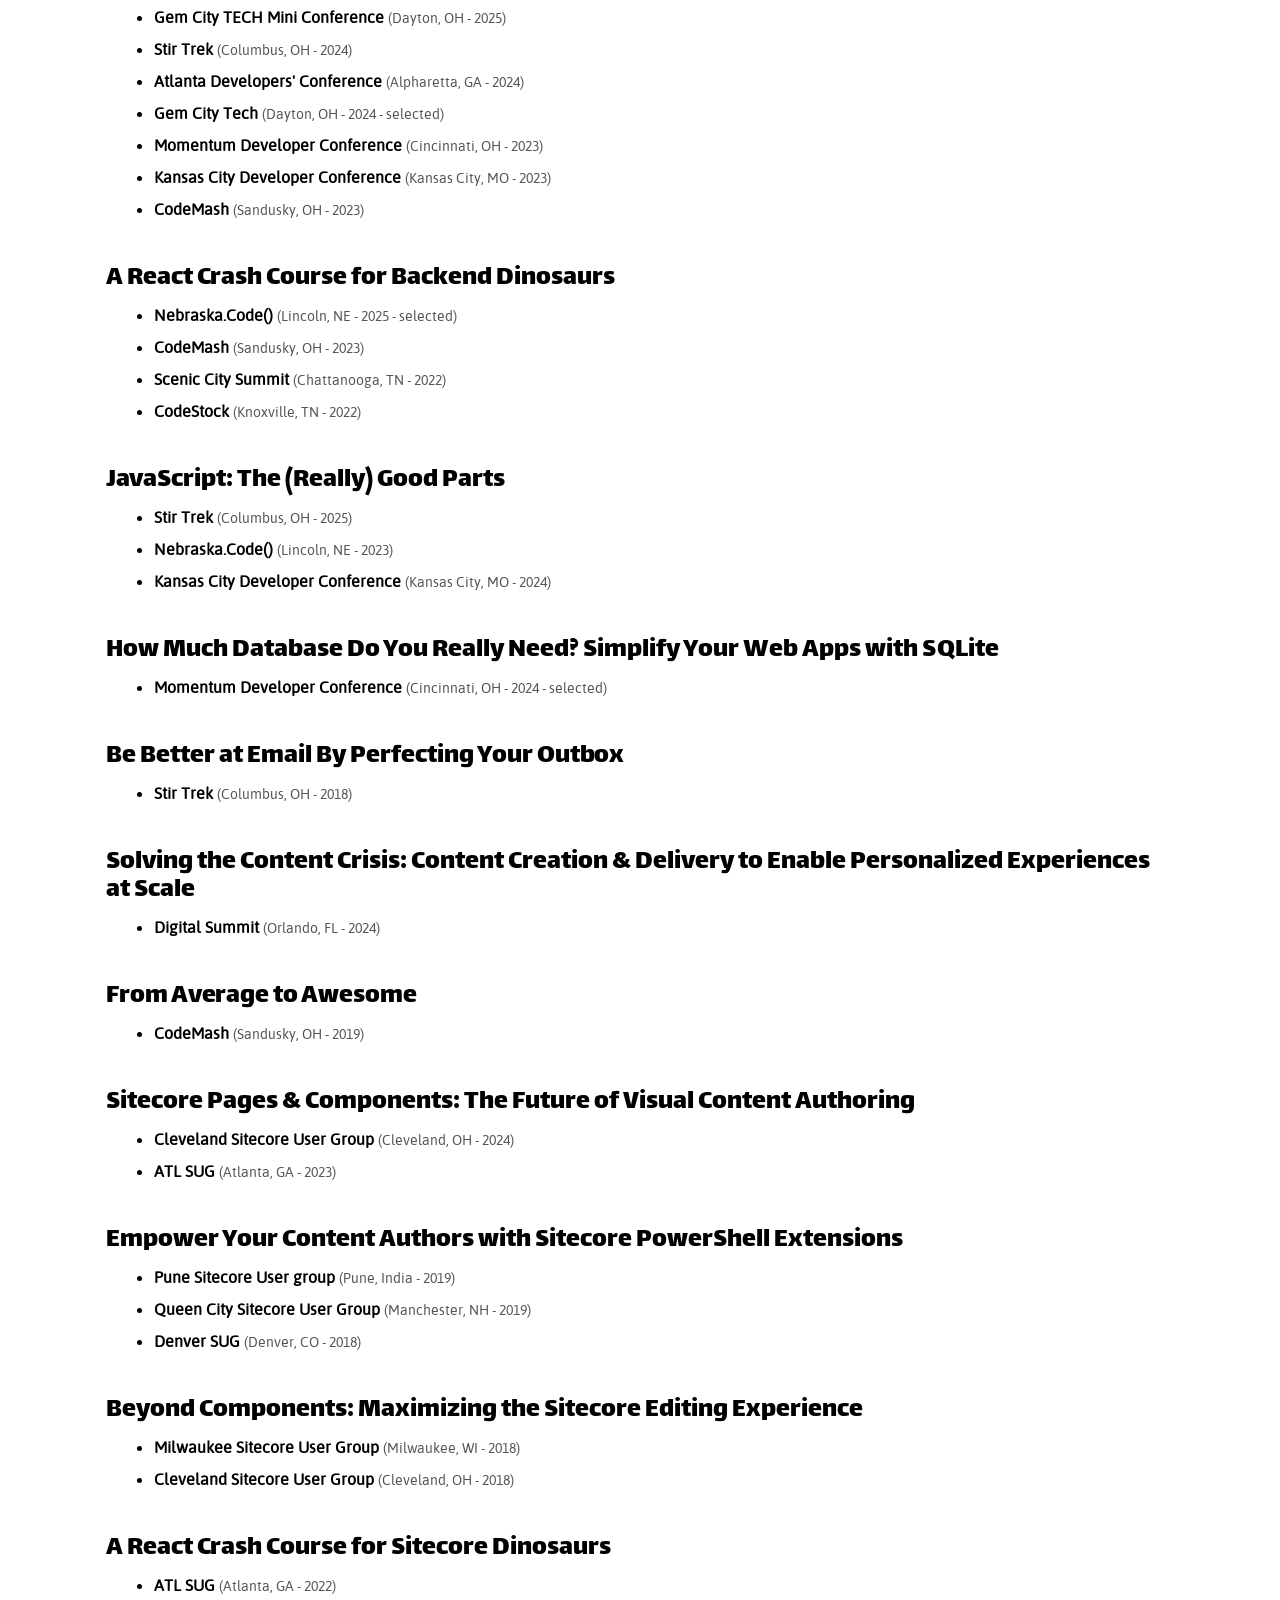
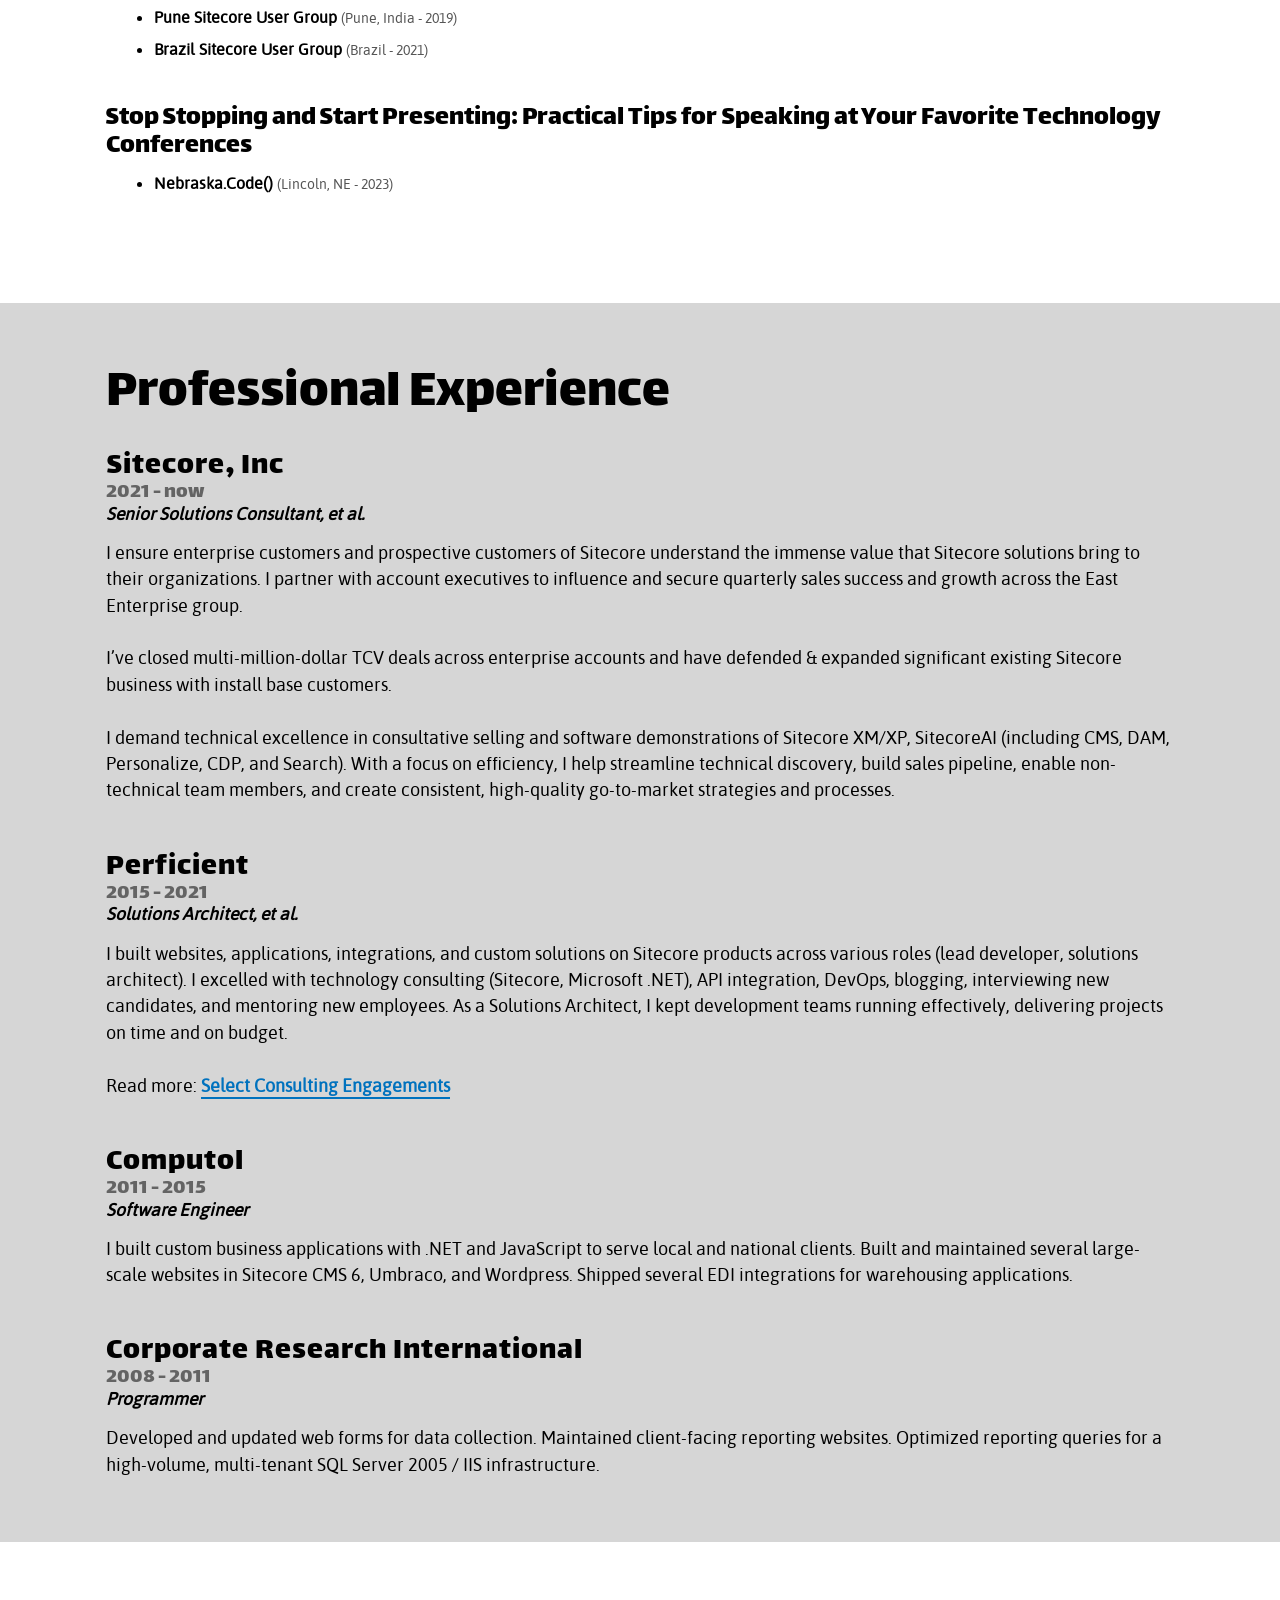
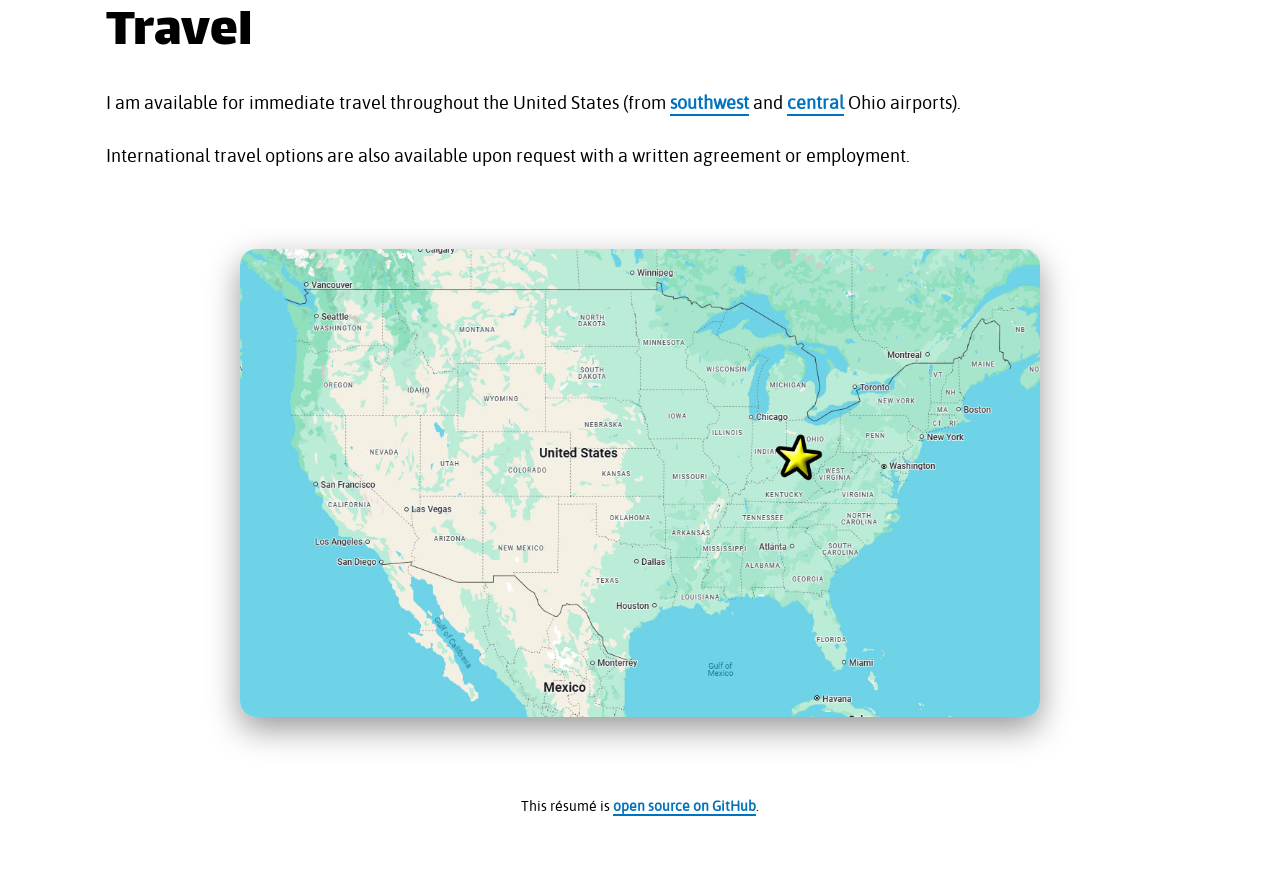
==== commit 20b0cd3a: "Re-added select consulting engagements link." ====
--- a/index.html
+++ b/index.html
@@ -4,9 +4,9 @@
 
 Getting really curious, aren't you?
 
-Want to talk about my philosophy behind software development?
-Find me on LinkedIn: /in/brandonbruno
-... or GitHub: /bmbruno
+Want to talk about my philosophy behind software development? Find me on...
+LinkedIn: /in/brandonbruno
+GitHub: /bmbruno
  
 -->
 
@@ -22,7 +22,7 @@
 		<link rel="stylesheet" href="fonts/fonts.css" type="text/css" />
 		<link rel="stylesheet" href="fonts/font-awesome.min.css" type="text/css" />
 		
-		<meta name="description" content="Professional résumé of Brandon Bruno. Based in Atlanta, GA. Sitecore, .NET, and JavaScript developer.">
+		<meta name="description" content="Professional résumé of Brandon Bruno. Based in Cincinnati, OH. Sitecore, .NET, and JavaScript developer.">
     </head>
     <body>
 
@@ -373,7 +373,7 @@
 						<div class="years-worked sub">2015 - 2021</div>
 						<div class="title">Solutions Architect, et al.</div>
 						<p>I built websites, applications, integrations, and custom solutions on Sitecore products across various roles (lead developer, solutions architect). I excelled with technology consulting (Sitecore, Microsoft .NET), API integration, DevOps, blogging, interviewing new candidates, and mentoring new employees. As a Solutions Architect, I kept development teams running effectively, delivering projects on time and on budget.</p>
-						<!-- <p>Read more: <a href="consulting-engagements.html">Select Consulting Engagements</a></p> -->
+						<p>Read more: <a href="consulting-engagements.html">Select Consulting Engagements</a></p>
 					</li>
 
 					<li>
--- a/styles.css
+++ b/styles.css
@@ -89,6 +89,10 @@
 .travel .image-container { text-align: center; margin: 5em auto; max-width: 800px; }
 .travel img { border-radius: 8px; }
 
+.consulting-engagements { padding-top: 1em; }
+.consulting-engagements .fa { font-size: 0.8em; }
+.consulting-engagements ul li { margin-bottom: 1.5em; padding: 2em; background-color: #EEE; border-radius: 12px; box-shadow: 0 4px 8px #a5a5a5; }
+
 .github-link { text-align: center; font-size: 0.85em; }
 .github-link a { text-decoration: none; }
 
@@ -137,6 +141,8 @@
 
     .experience ul li { margin-bottom: 3em; }
     .experience h3 { font-size: 2em; }
+
+    .consulting-engagements ul li { margin-bottom: 0; }
 }
 
 @media screen and (min-width: 60em)
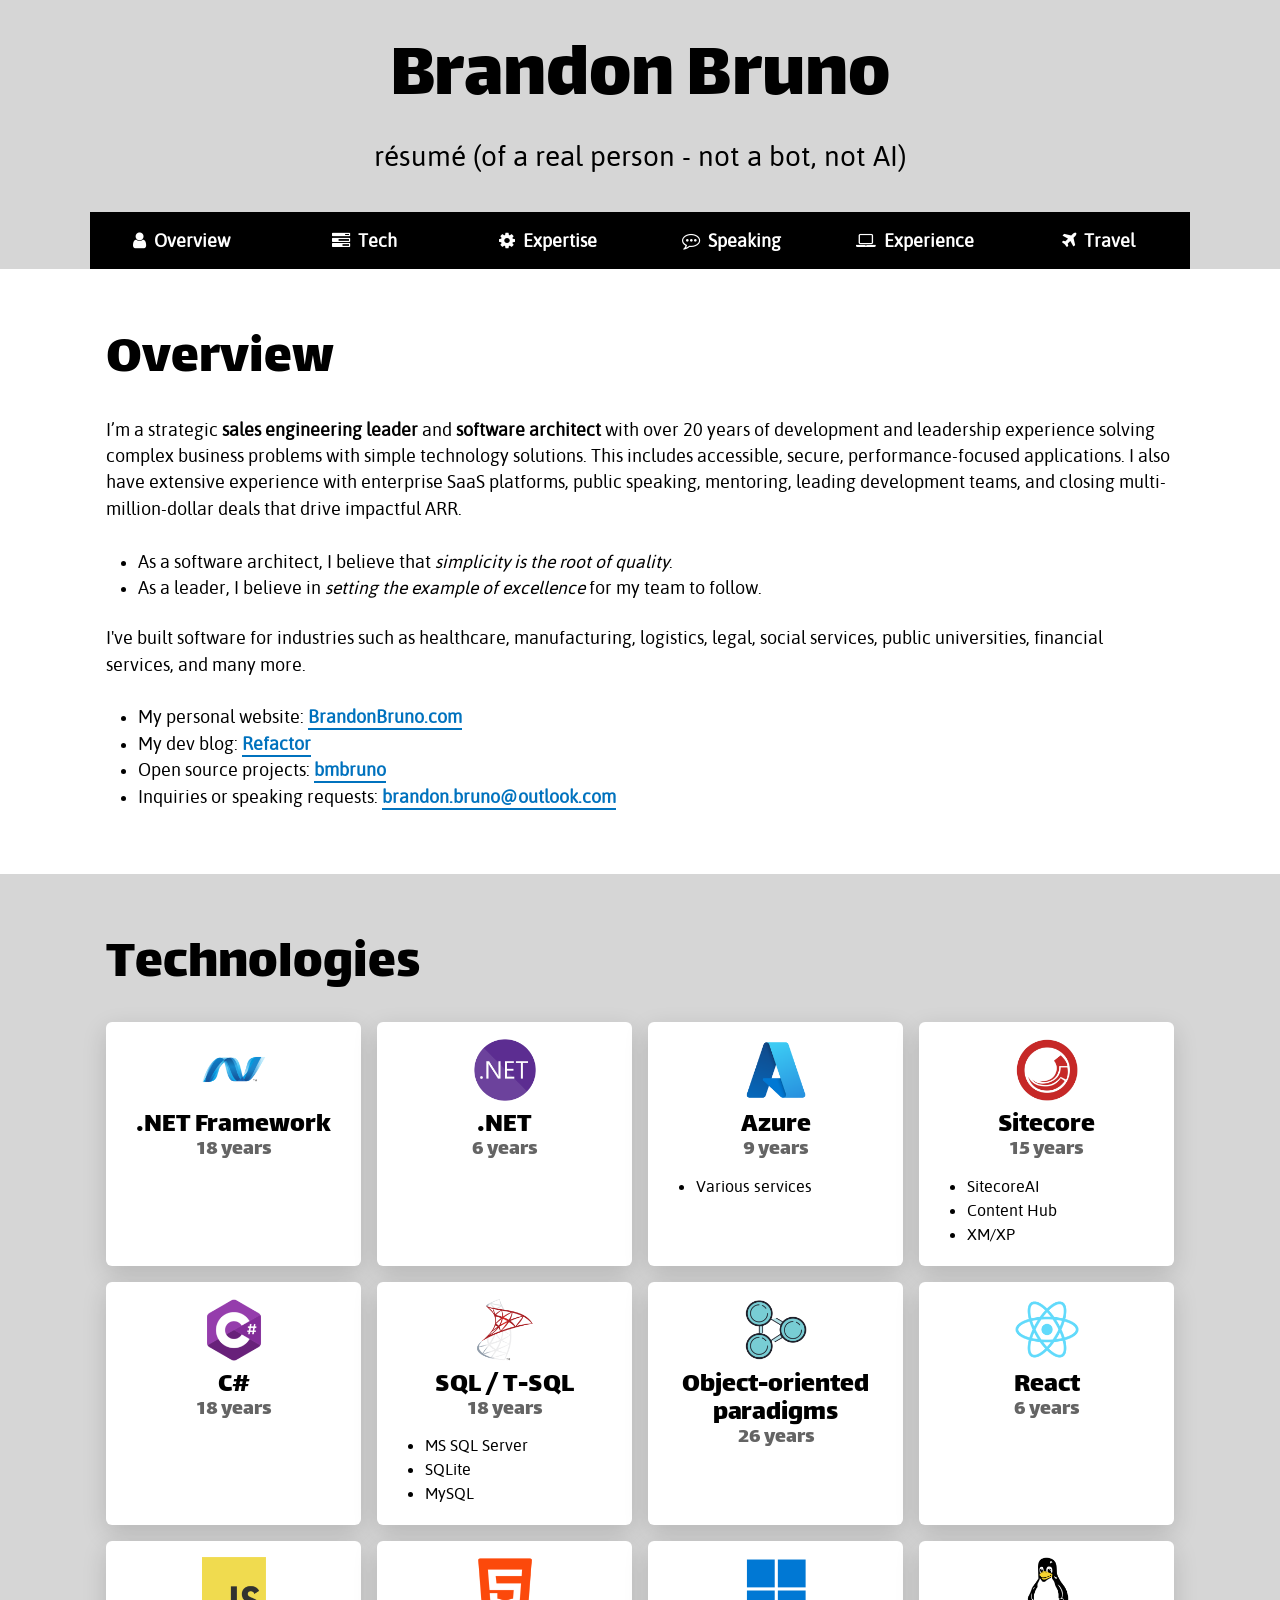
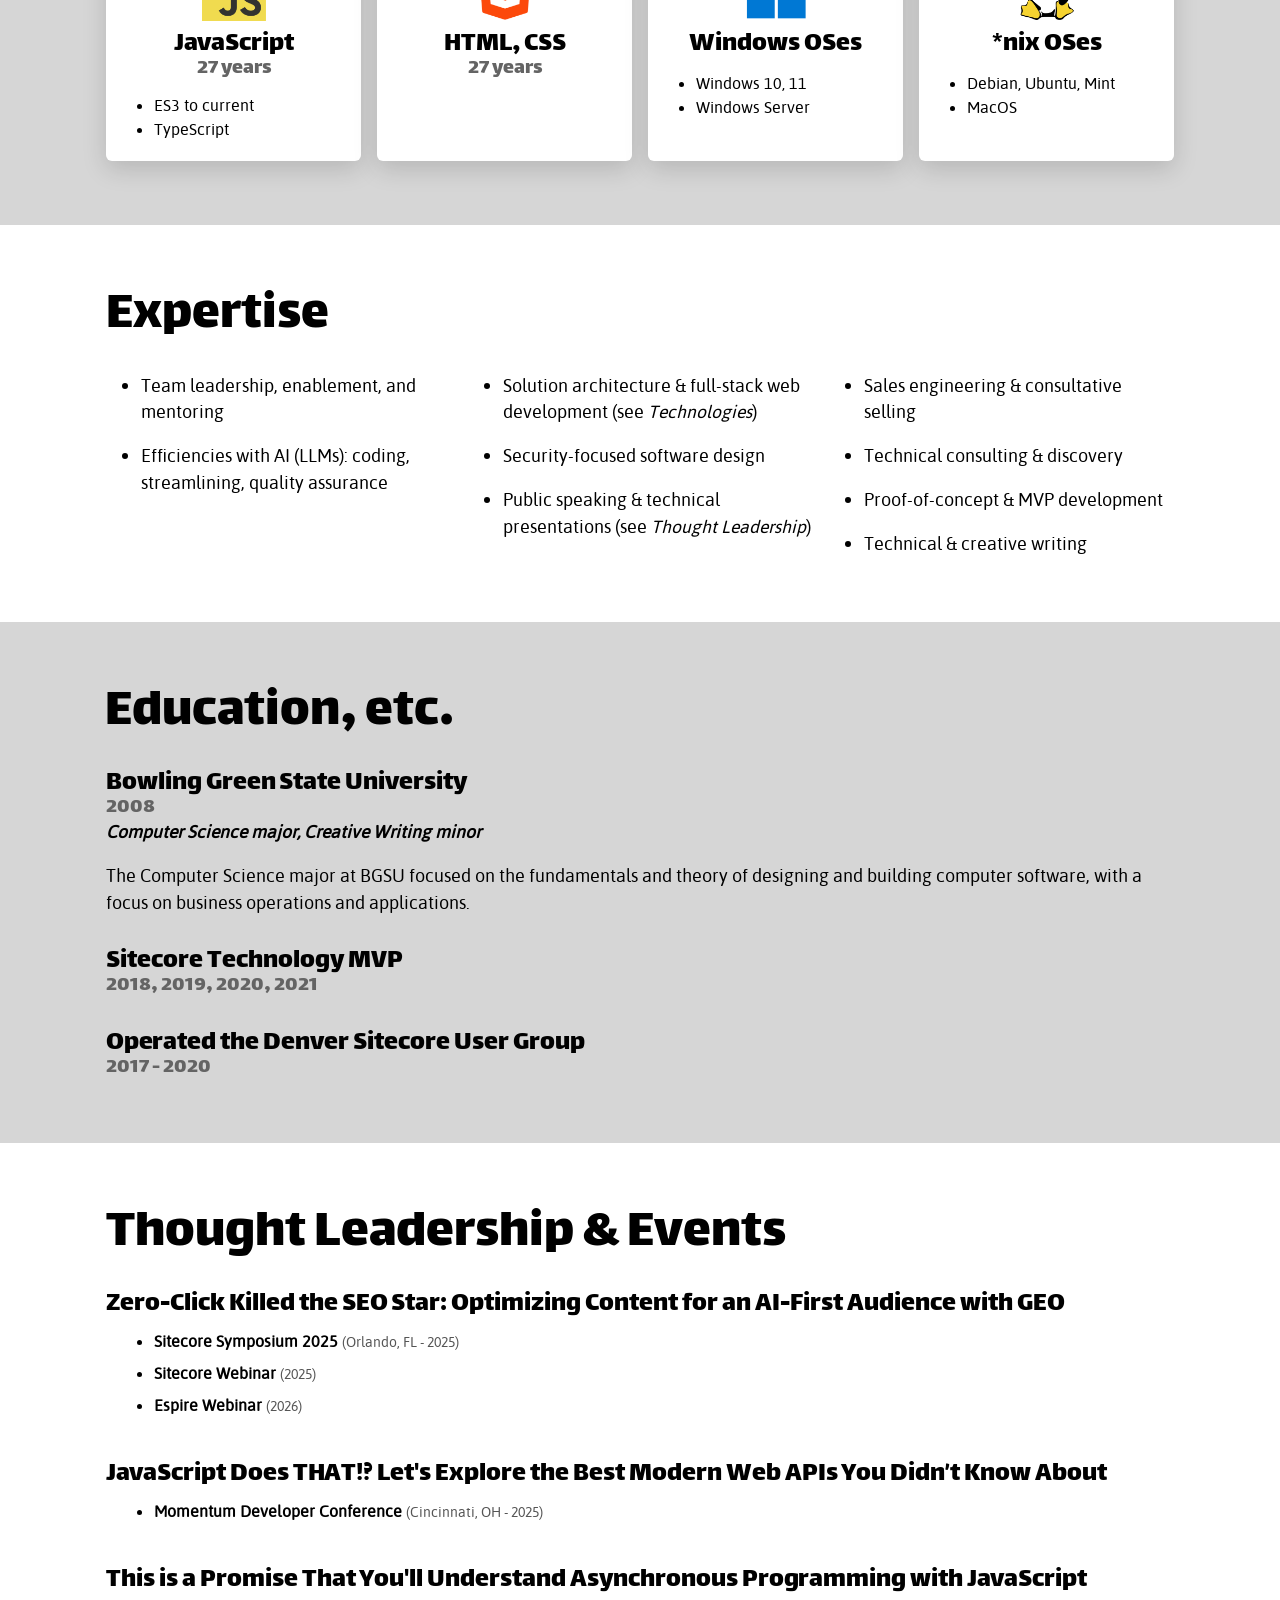
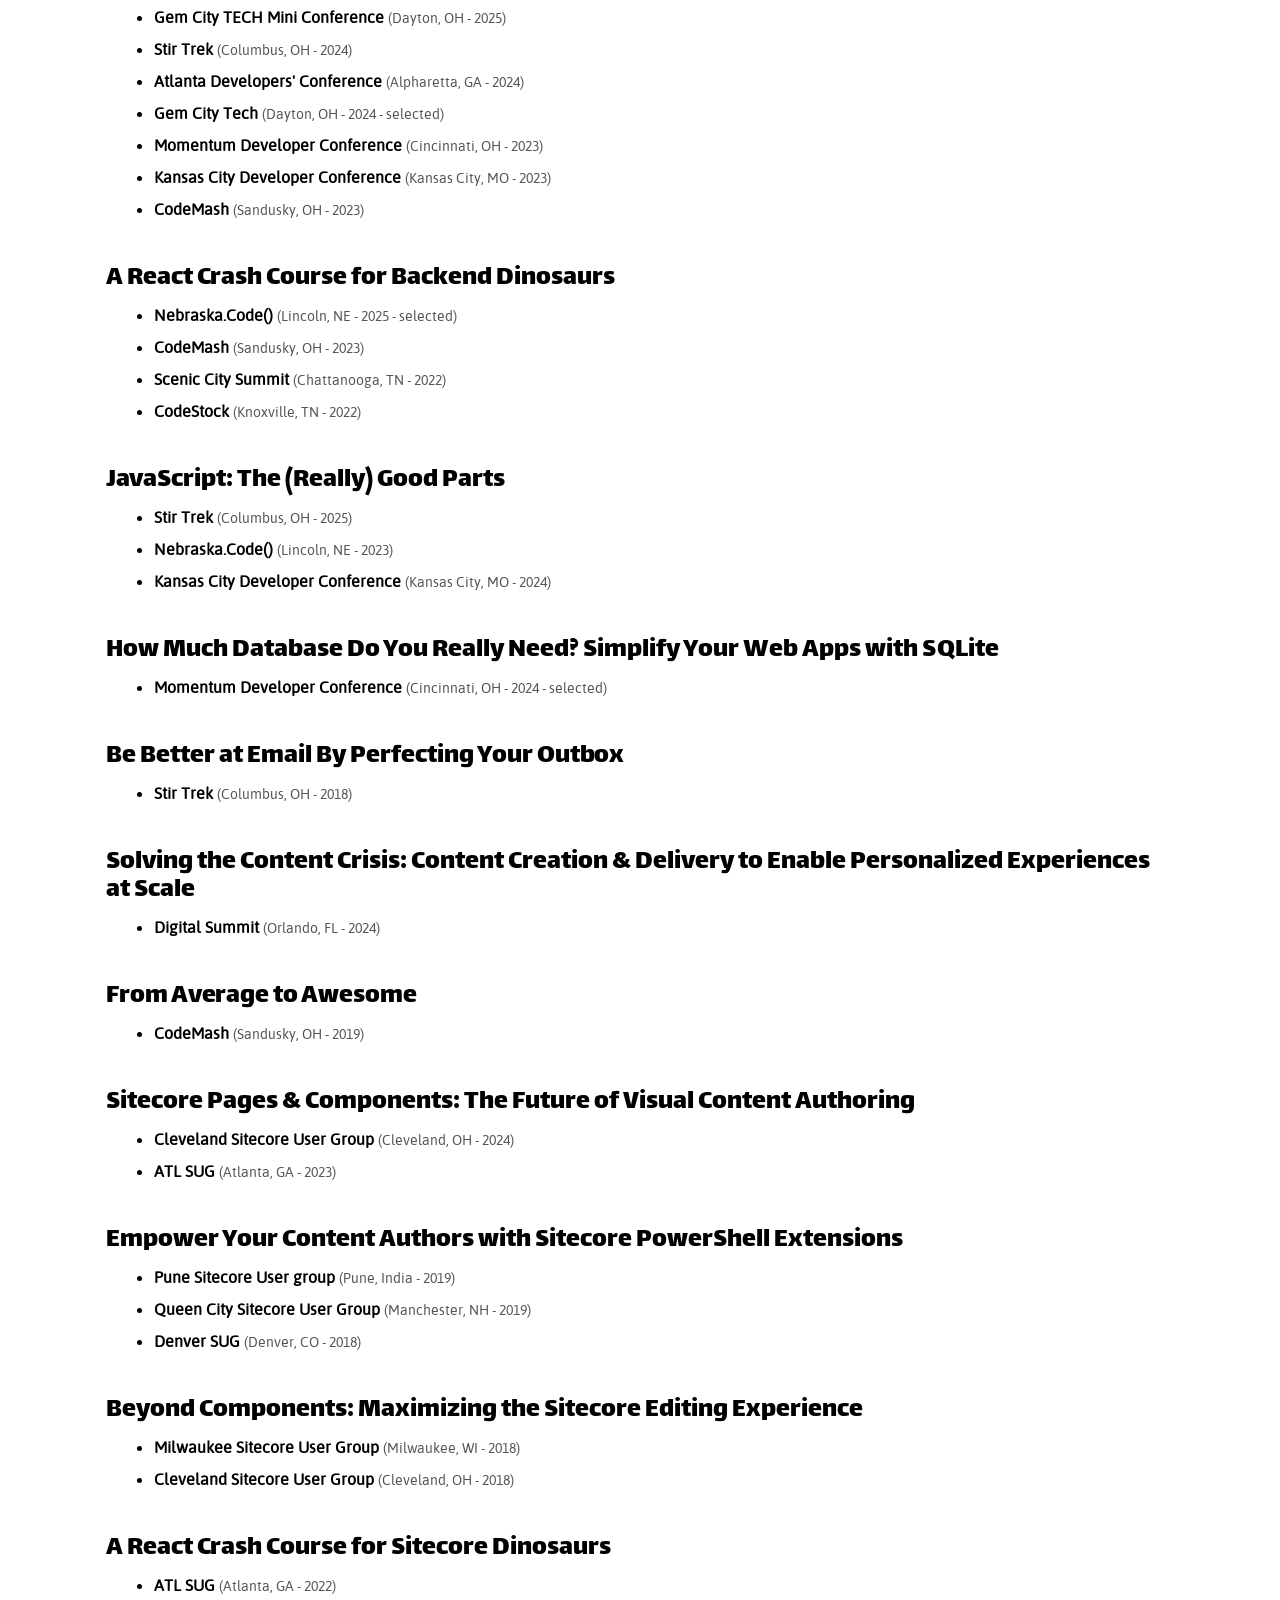
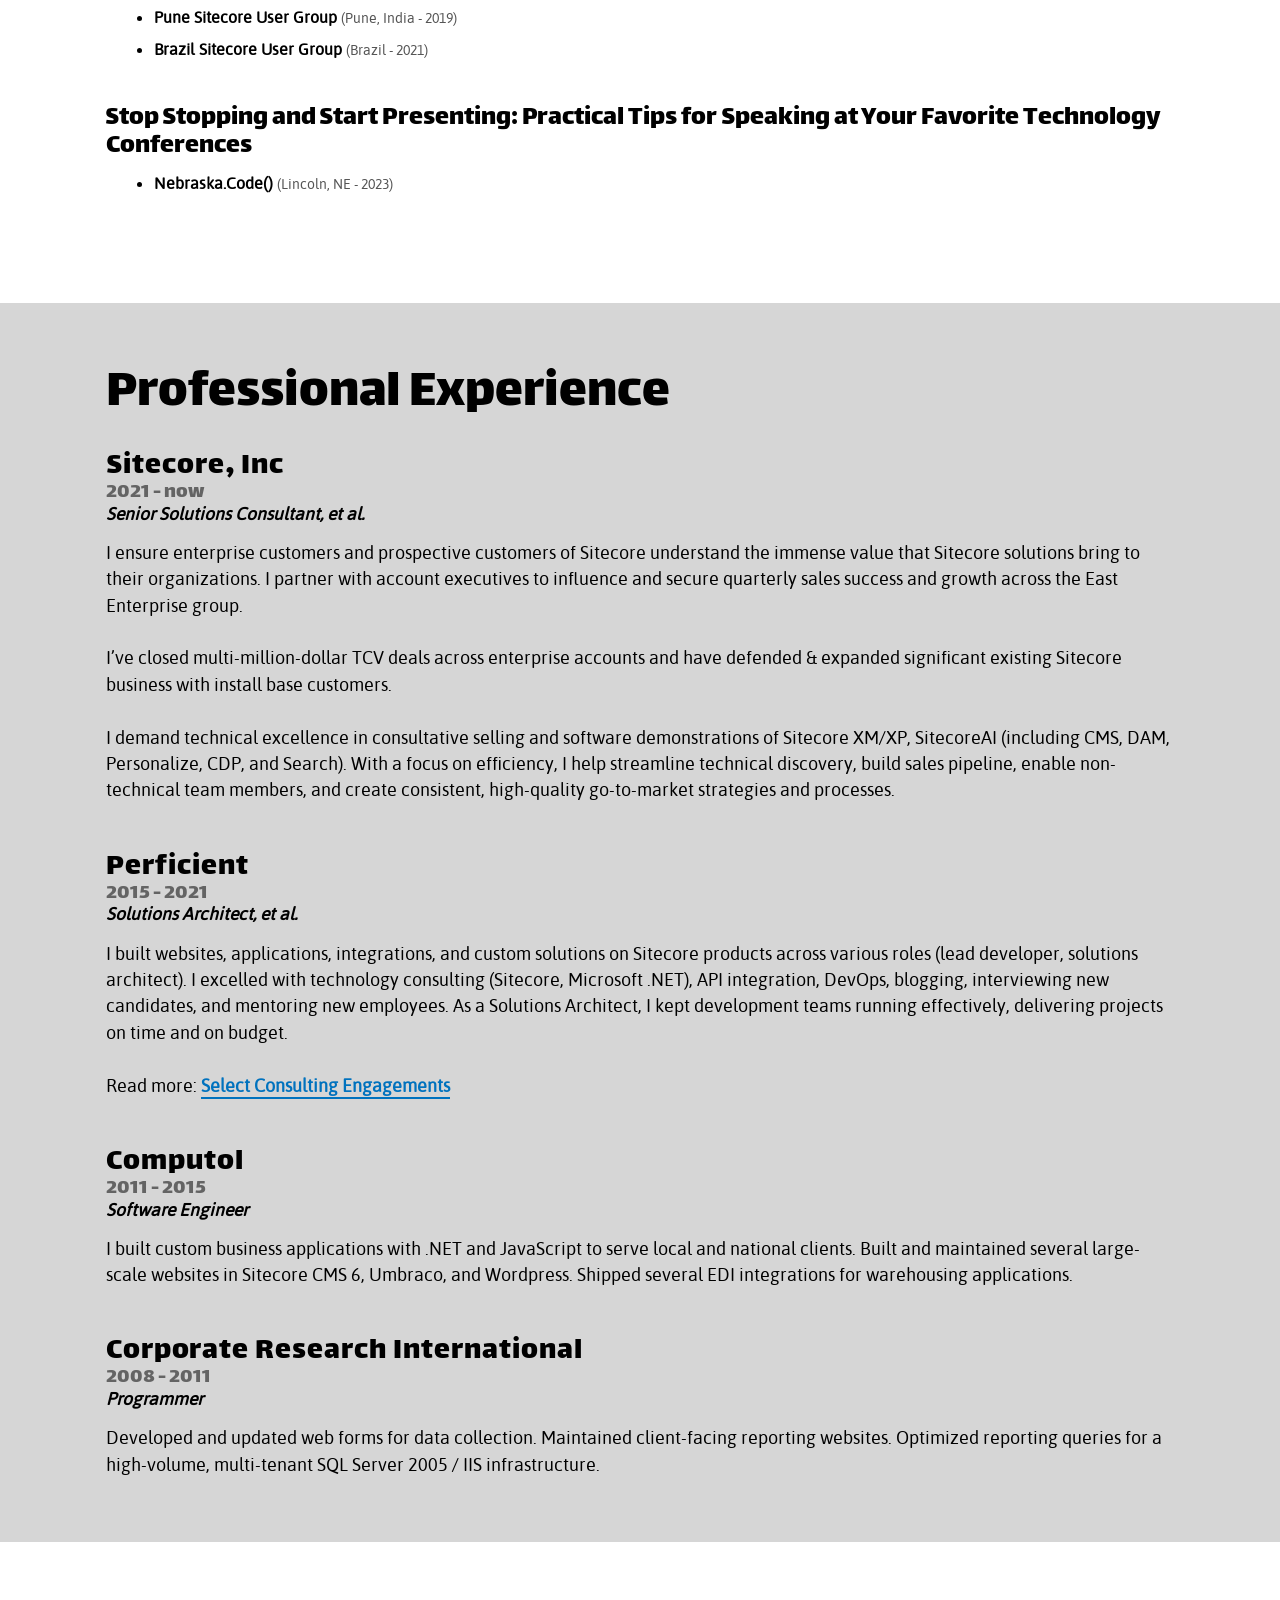
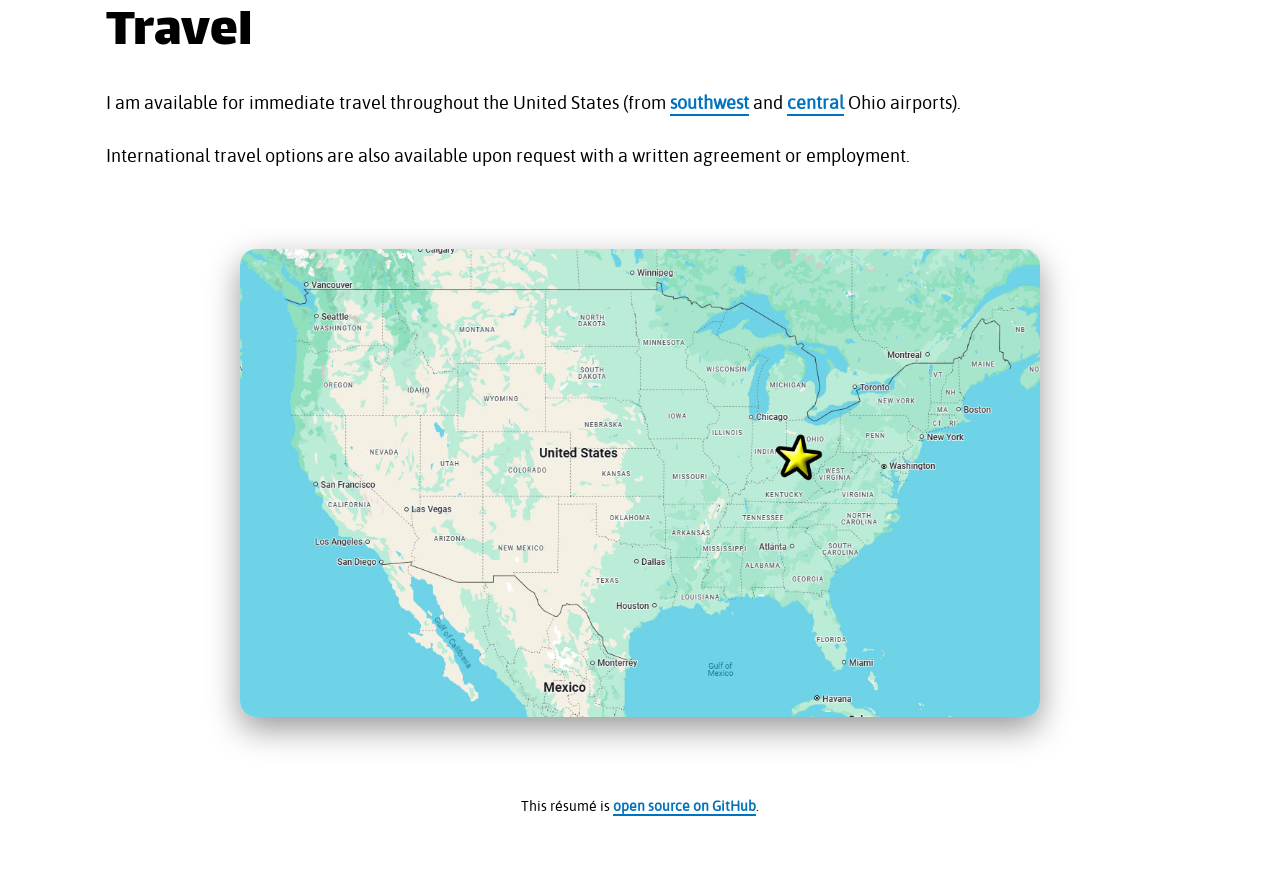
==== commit 28e9d81c: "Removed errant backtick char." ====
--- a/index.html
+++ b/index.html
@@ -87,7 +87,7 @@
 					</li>
 					<li>
 						<img src="images/icons/net5.png" />
-						<h3>.NET`</h3>
+						<h3>.NET</h3>
 						<div class="years-active sub" data-year="2020">since 2020</div>
 					</li>
 					<li>
